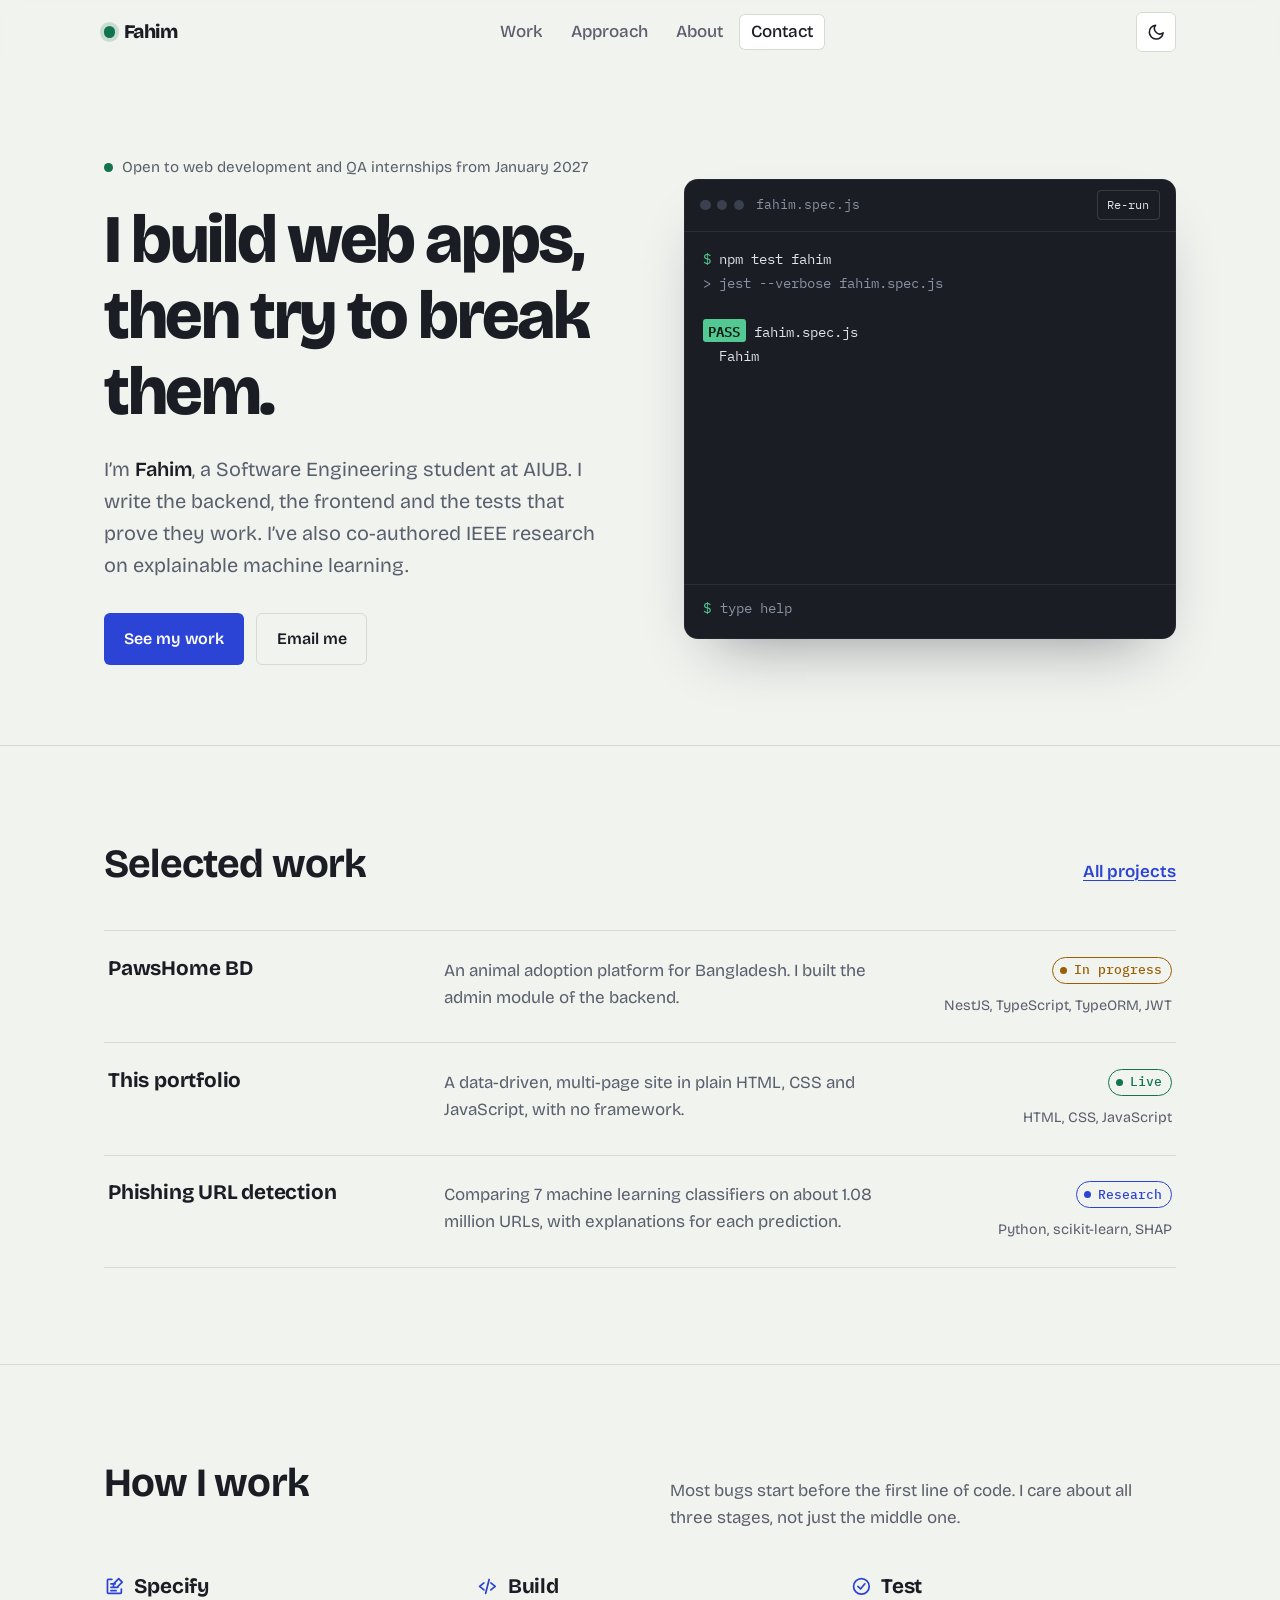
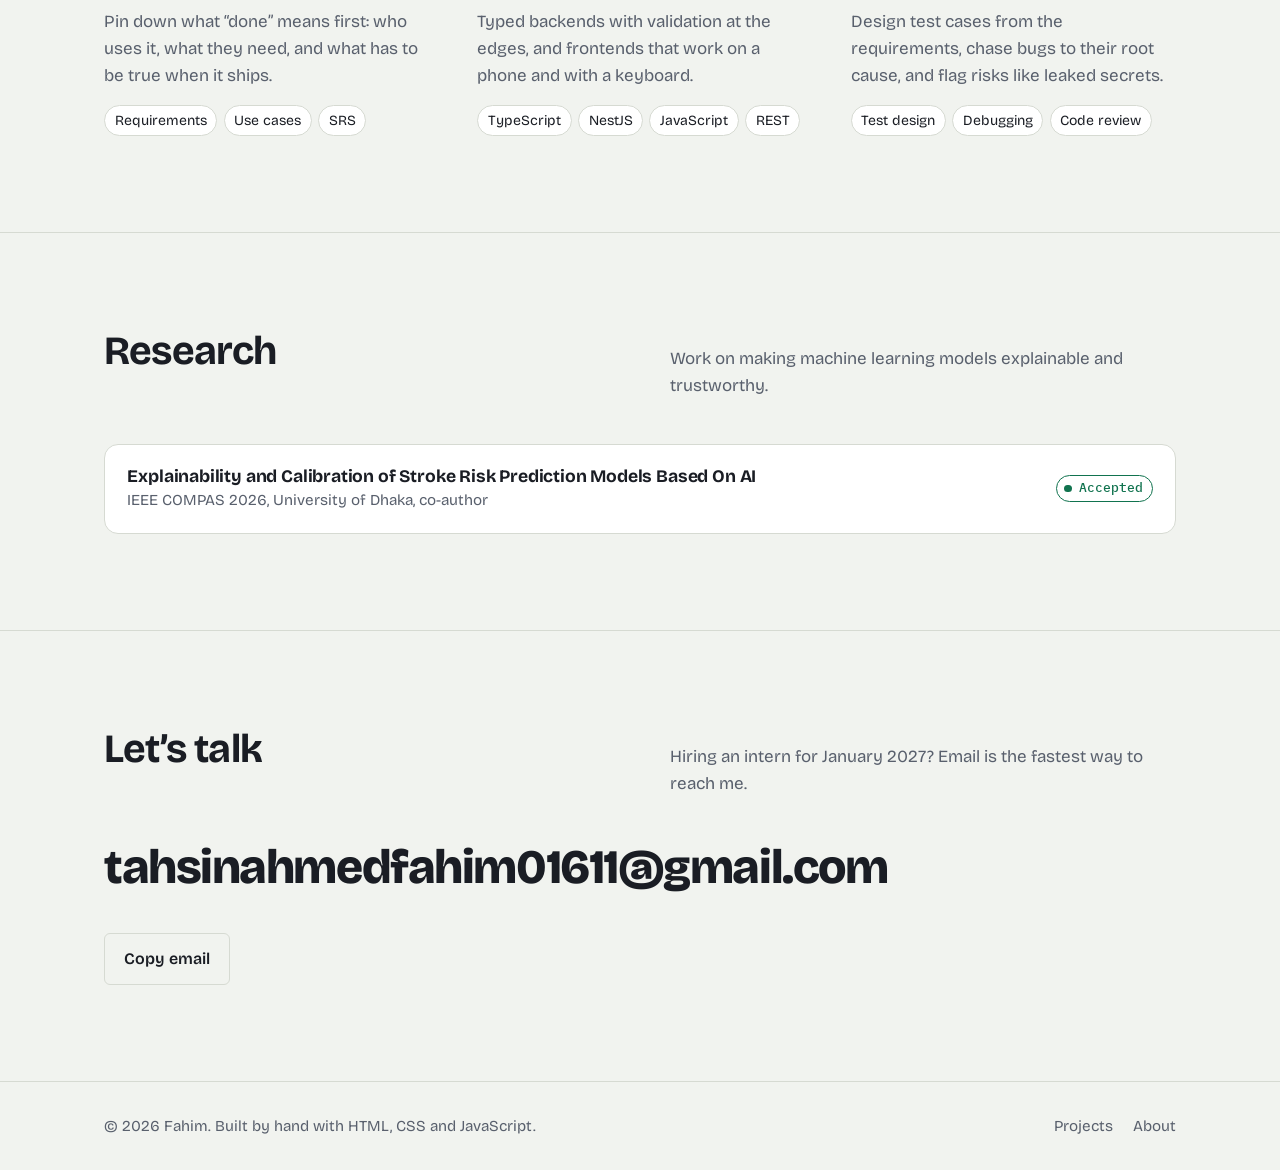
==== index.html @ 6a881fc1 "Portfolio v1" ====
<!DOCTYPE html>
<html lang="en">
<head>
  <meta charset="UTF-8">
  <meta name="viewport" content="width=device-width, initial-scale=1">
  <title>Fahim | Web developer who tests what he ships</title>
  <meta name="description" content="Fahim is a Software Engineering student at AIUB who builds web apps and tests them. Open to web development and QA internships from January 2027.">
  <meta property="og:title" content="Fahim | Web developer who tests what he ships">
  <meta property="og:description" content="Software Engineering student at AIUB. Open to web development and QA internships from January 2027.">
  <meta property="og:type" content="website">
  <meta name="theme-color" content="#f1f3ef" media="(prefers-color-scheme: light)">
  <meta name="theme-color" content="#171a21" media="(prefers-color-scheme: dark)">
  <link rel="icon" href="data:image/svg+xml,%3Csvg xmlns='http://www.w3.org/2000/svg' viewBox='0 0 64 64'%3E%3Crect width='64' height='64' rx='14' fill='%232b44d6'/%3E%3Cpath d='M22 18h22v7H30v6h12v7H30v10h-8z' fill='white'/%3E%3Ccircle cx='48' cy='46' r='5' fill='%2352c993'/%3E%3C/svg%3E">
  <link rel="preconnect" href="https://fonts.googleapis.com">
  <link rel="preconnect" href="https://fonts.gstatic.com" crossorigin>
  <link href="https://fonts.googleapis.com/css2?family=Bricolage+Grotesque:opsz,wght@12..96,400..800&family=IBM+Plex+Mono:wght@400;500;600&display=swap" rel="stylesheet">
  <link rel="stylesheet" href="CSS/style.css">
  <script>try{var t=localStorage.getItem("theme");if(t)document.documentElement.dataset.theme=t}catch(e){}</script>
</head>
<body data-page="home">
  <a class="skip-link" href="#main">Skip to content</a>

  <header class="site-header">
    <nav class="nav wrap" aria-label="Main">
      <a class="wordmark" href="index.html"><span class="wordmark-dot" aria-hidden="true"></span>Fahim</a>
      <ul class="nav-links" id="nav-links">
        <li><a href="#work">Work</a></li>
        <li><a href="#approach">Approach</a></li>
        <li><a href="about.html">About</a></li>
        <li><a href="#contact">Contact</a></li>
      </ul>
      <div class="nav-tools">
        <button class="icon-btn theme-btn" type="button" aria-label="Switch theme">
          <svg class="i-moon" viewBox="0 0 24 24" fill="none" stroke="currentColor" stroke-width="2" stroke-linecap="round" stroke-linejoin="round" aria-hidden="true"><path d="M21 12.8A9 9 0 1 1 11.2 3a7 7 0 0 0 9.8 9.8Z"/></svg>
          <svg class="i-sun" viewBox="0 0 24 24" fill="none" stroke="currentColor" stroke-width="2" stroke-linecap="round" aria-hidden="true"><circle cx="12" cy="12" r="4"/><path d="M12 2v2M12 20v2M4.9 4.9l1.4 1.4M17.7 17.7l1.4 1.4M2 12h2M20 12h2M4.9 19.1l1.4-1.4M17.7 6.3l1.4-1.4"/></svg>
        </button>
        <button class="icon-btn menu-btn" type="button" aria-label="Menu" aria-expanded="false" aria-controls="nav-links">
          <svg viewBox="0 0 24 24" fill="none" stroke="currentColor" stroke-width="2" stroke-linecap="round" aria-hidden="true"><path d="M4 7h16M4 12h16M4 17h16"/></svg>
        </button>
      </div>
    </nav>
  </header>

  <main id="main">
    <!-- Hero -->
    <section class="hero wrap" aria-labelledby="hero-title">
      <div class="hero-grid">
        <div>
          <p class="availability" data-availability>Open to web development and QA internships from January 2027</p>
          <h1 id="hero-title">I build web apps, then try to break them.</h1>
          <p class="hero-lede">
            I’m <strong>Fahim</strong>, a Software Engineering student at AIUB. I write the backend, the frontend
            and the tests that prove they work. I’ve also co-authored IEEE research on explainable machine learning.
          </p>
          <div class="hero-actions">
            <a class="btn btn-primary" href="#work">See my work</a>
            <a class="btn btn-ghost" data-cv download>
              <svg viewBox="0 0 24 24" fill="none" stroke="currentColor" stroke-width="2" stroke-linecap="round" stroke-linejoin="round" aria-hidden="true"><path d="M12 4v11M7 10l5 5 5-5M5 20h14"/></svg>
              Download CV
            </a>
            <a class="btn btn-ghost" data-email>Email me</a>
          </div>
        </div>

        <div class="terminal" role="region" aria-label="Interactive terminal">
          <div class="term-bar">
            <span class="term-lights" aria-hidden="true"><i></i><i></i><i></i></span>
            <span class="term-title">fahim.spec.js</span>
            <button class="term-rerun" id="term-rerun" type="button">Re-run</button>
          </div>
          <div class="term-body" id="term-body" aria-live="polite"></div>
          <form class="term-form" id="term-form" autocomplete="off">
            <label for="term-input" aria-hidden="true">$</label>
            <input class="term-input" id="term-input" type="text" spellcheck="false" autocapitalize="off"
                   placeholder="type help" aria-label="Terminal command, type help for options">
          </form>
        </div>
      </div>
    </section>

    <!-- Work -->
    <section class="section" id="work" aria-labelledby="work-title">
      <div class="wrap">
        <div class="section-head">
          <h2 id="work-title">Selected work</h2>
          <a class="section-link" href="projects.html">All projects</a>
        </div>
        <ul class="project-list" id="featured-projects"></ul>
      </div>
    </section>

    <!-- Approach -->
    <section class="section" id="approach" aria-labelledby="approach-title">
      <div class="wrap">
        <div class="section-head">
          <h2 id="approach-title">How I work</h2>
          <p>Most bugs start before the first line of code. I care about all three stages, not just the middle one.</p>
        </div>
        <div class="principles">
          <div class="principle">
            <h3>
              <svg viewBox="0 0 24 24" fill="none" stroke="currentColor" stroke-width="2" stroke-linecap="round" stroke-linejoin="round" aria-hidden="true"><path d="M9 4H5a1 1 0 0 0-1 1v14a1 1 0 0 0 1 1h14a1 1 0 0 0 1-1v-4"/><path d="M8 9h5M8 13h8M8 17h6M17 3l4 4-6 6h-4V9z"/></svg>
              Specify
            </h3>
            <p>Pin down what “done” means first: who uses it, what they need, and what has to be true when it ships.</p>
            <ul class="chips"><li>Requirements</li><li>Use cases</li><li>SRS</li></ul>
          </div>
          <div class="principle">
            <h3>
              <svg viewBox="0 0 24 24" fill="none" stroke="currentColor" stroke-width="2" stroke-linecap="round" stroke-linejoin="round" aria-hidden="true"><path d="m8 8-5 4 5 4M16 8l5 4-5 4M14 4l-4 16"/></svg>
              Build
            </h3>
            <p>Typed backends with validation at the edges, and frontends that work on a phone and with a keyboard.</p>
            <ul class="chips"><li>TypeScript</li><li>NestJS</li><li>JavaScript</li><li>REST</li></ul>
          </div>
          <div class="principle">
            <h3>
              <svg viewBox="0 0 24 24" fill="none" stroke="currentColor" stroke-width="2" stroke-linecap="round" stroke-linejoin="round" aria-hidden="true"><circle cx="12" cy="12" r="9"/><path d="m8 12 3 3 5-6"/></svg>
              Test
            </h3>
            <p>Design test cases from the requirements, chase bugs to their root cause, and flag risks like leaked secrets.</p>
            <ul class="chips"><li>Test design</li><li>Debugging</li><li>Code review</li></ul>
          </div>
        </div>
      </div>
    </section>

    <!-- Research -->
    <section class="section" id="research" aria-labelledby="research-title">
      <div class="wrap">
        <div class="section-head">
          <h2 id="research-title">Research</h2>
          <p>Work on making machine learning models explainable and trustworthy.</p>
        </div>
        <ul class="paper-list" id="research-list"></ul>
      </div>
    </section>

    <!-- Contact -->
    <section class="section" id="contact" aria-labelledby="contact-title">
      <div class="wrap">
        <div class="section-head">
          <h2 id="contact-title">Let’s talk</h2>
          <p>Hiring an intern for January 2027? Email is the fastest way to reach me.</p>
        </div>
        <a class="contact-big" data-email></a>
        <div class="contact-row">
          <button class="btn btn-ghost" type="button" data-copy-email>Copy email</button>
          <a class="btn btn-ghost" data-link="github" target="_blank" rel="noopener">GitHub</a>
          <a class="btn btn-ghost" data-link="linkedin" target="_blank" rel="noopener">LinkedIn</a>
          <a class="btn btn-ghost" data-cv download>Download CV</a>
          <span class="copy-status" role="status" aria-live="polite"></span>
        </div>
      </div>
    </section>
  </main>

  <footer class="site-footer">
    <div class="wrap footer-inner">
      <span>© <span data-year>2026</span> Fahim. Built by hand with HTML, CSS and JavaScript.</span>
      <nav class="footer-links" aria-label="Footer">
        <a href="projects.html">Projects</a>
        <a href="about.html">About</a>
        <a data-link="github" target="_blank" rel="noopener">GitHub</a>
        <a data-link="linkedin" target="_blank" rel="noopener">LinkedIn</a>
      </nav>
    </div>
  </footer>

  <script src="JS/data.js"></script>
  <script src="JS/main.js"></script>
  <script src="JS/terminal.js"></script>
</body>
</html>
---- CSS/style.css ----
/* ==========================================================================
   Tokens
   ========================================================================== */
:root {
  --bg: #f1f3ef;
  --surface: #ffffff;
  --ink: #1a1d24;
  --muted: #59606d;
  --line: #d6dad2;
  --accent: #2b44d6;
  --accent-ink: #ffffff;
  --pass: #11734f;
  --pending: #9a5f05;
  --fail: #b4361b;

  --term-bg: #1a1d24;
  --term-ink: #dfe3ea;
  --term-dim: #8a93a3;
  --term-pass: #52c993;
  --term-pending: #e6ad4f;
  --term-fail: #ff8a6b;
  --term-accent: #9aa8ff;

  --font: "Bricolage Grotesque", system-ui, -apple-system, "Segoe UI", sans-serif;
  --mono: "IBM Plex Mono", ui-monospace, Consolas, monospace;

  --wrap: 72rem;
  --gutter: clamp(1rem, 4vw, 2.5rem);
  --radius-lg: 14px;
  --radius-sm: 6px;

  color-scheme: light;
}

@media (prefers-color-scheme: dark) {
  :root:not([data-theme="light"]) {
    --bg: #171a21;
    --surface: #1f232c;
    --ink: #e7e9ee;
    --muted: #a0a7b4;
    --line: #2f3542;
    --accent: #95a4ff;
    --accent-ink: #12152b;
    --pass: #4cc38a;
    --pending: #e0a84b;
    --fail: #ff8a6b;
    --term-bg: #0f1218;
    color-scheme: dark;
  }
}
:root[data-theme="dark"] {
  --bg: #171a21;
  --surface: #1f232c;
  --ink: #e7e9ee;
  --muted: #a0a7b4;
  --line: #2f3542;
  --accent: #95a4ff;
  --accent-ink: #12152b;
  --pass: #4cc38a;
  --pending: #e0a84b;
  --fail: #ff8a6b;
  --term-bg: #0f1218;
  color-scheme: dark;
}

@view-transition { navigation: auto; }

/* ==========================================================================
   Base
   ========================================================================== */
*, *::before, *::after { box-sizing: border-box; }

html { scroll-behavior: smooth; -webkit-text-size-adjust: 100%; }

body {
  margin: 0;
  background: var(--bg);
  color: var(--ink);
  font-family: var(--font);
  font-size: 1.0625rem;
  line-height: 1.6;
  font-optical-sizing: auto;
  -webkit-font-smoothing: antialiased;
  min-height: 100vh;
  display: flex;
  flex-direction: column;
}

main { flex: 1; }

img { max-width: 100%; display: block; }

a { color: var(--accent); text-underline-offset: 0.18em; text-decoration-thickness: 1px; }
a:hover { text-decoration-thickness: 2px; }

:focus-visible {
  outline: 2px solid var(--accent);
  outline-offset: 3px;
  border-radius: 4px;
}

h1, h2, h3 { line-height: 1.12; margin: 0; font-weight: 700; letter-spacing: -0.02em; }
h1 { font-size: clamp(2.4rem, 6vw, 4.25rem); letter-spacing: -0.035em; font-weight: 800; }
h2 { font-size: clamp(1.75rem, 3.4vw, 2.5rem); }
h3 { font-size: 1.3rem; letter-spacing: -0.01em; }
p { margin: 0; }

.wrap { width: 100%; max-width: var(--wrap); margin-inline: auto; padding-inline: var(--gutter); }

.skip-link {
  position: absolute; left: 1rem; top: -4rem; z-index: 100;
  background: var(--accent); color: var(--accent-ink);
  padding: 0.6rem 1rem; border-radius: var(--radius-sm); text-decoration: none;
}
.skip-link:focus { top: 1rem; }

.visually-hidden {
  position: absolute; width: 1px; height: 1px; overflow: hidden;
  clip: rect(0 0 0 0); white-space: nowrap;
}

/* ==========================================================================
   Header / nav
   ========================================================================== */
.site-header {
  position: sticky; top: 0; z-index: 50;
  background: color-mix(in srgb, var(--bg) 86%, transparent);
  backdrop-filter: blur(10px);
  -webkit-backdrop-filter: blur(10px);
  border-bottom: 1px solid transparent;
  transition: border-color 0.2s;
}
.site-header.is-scrolled { border-bottom-color: var(--line); }

.nav { display: flex; align-items: center; justify-content: space-between; height: 4rem; gap: 1rem; }

.wordmark {
  font-weight: 800; font-size: 1.2rem; letter-spacing: -0.03em;
  color: var(--ink); text-decoration: none; display: inline-flex; align-items: center; gap: 0.55rem;
}
.wordmark-dot {
  width: 0.7rem; height: 0.7rem; border-radius: 50%; background: var(--pass);
  box-shadow: 0 0 0 4px color-mix(in srgb, var(--pass) 18%, transparent);
}

.nav-links { display: flex; align-items: center; gap: 0.25rem; list-style: none; margin: 0; padding: 0; }
.nav-links a {
  color: var(--muted); text-decoration: none; font-weight: 500;
  padding: 0.45rem 0.75rem; border-radius: var(--radius-sm);
}
.nav-links a:hover { color: var(--ink); }
.nav-links a[aria-current="page"], .nav-links a.is-active { color: var(--ink); background: var(--surface); box-shadow: inset 0 0 0 1px var(--line); }

.nav-tools { display: flex; align-items: center; gap: 0.25rem; }

.icon-btn {
  appearance: none; border: 1px solid var(--line); background: var(--surface); color: var(--ink);
  width: 2.5rem; height: 2.5rem; border-radius: var(--radius-sm);
  display: inline-grid; place-items: center; cursor: pointer;
}
.icon-btn:hover { border-color: var(--muted); }
.icon-btn svg { width: 1.15rem; height: 1.15rem; }

.theme-btn .i-sun { display: none; }
:root[data-theme="dark"] .theme-btn .i-sun { display: block; }
:root[data-theme="dark"] .theme-btn .i-moon { display: none; }
@media (prefers-color-scheme: dark) {
  :root:not([data-theme="light"]) .theme-btn .i-sun { display: block; }
  :root:not([data-theme="light"]) .theme-btn .i-moon { display: none; }
}

.menu-btn { display: none; }

@media (max-width: 720px) {
  .menu-btn { display: inline-grid; }
  .nav-links {
    position: absolute; top: 4rem; left: 0; right: 0;
    flex-direction: column; align-items: stretch; gap: 0;
    background: var(--bg); border-bottom: 1px solid var(--line);
    padding: 0.5rem var(--gutter) 1rem;
    display: none;
  }
  .nav-links.is-open { display: flex; }
  .nav-links a { padding: 0.85rem 0.75rem; font-size: 1.1rem; }
}

/* ==========================================================================
   Buttons
   ========================================================================== */
.btn {
  display: inline-flex; align-items: center; gap: 0.5rem;
  font: inherit; font-weight: 600; font-size: 1rem;
  padding: 0.75rem 1.2rem; border-radius: var(--radius-sm);
  text-decoration: none; cursor: pointer; border: 1px solid transparent;
  transition: transform 0.15s, background 0.15s, border-color 0.15s;
}
.btn:active { transform: translateY(1px); }
.btn-primary { background: var(--accent); color: var(--accent-ink); }
.btn-primary:hover { background: color-mix(in srgb, var(--accent) 88%, var(--ink)); }
.btn-ghost { background: transparent; color: var(--ink); border-color: var(--line); }
.btn-ghost:hover { border-color: var(--ink); }
.btn svg { width: 1rem; height: 1rem; }

/* ==========================================================================
   Hero
   ========================================================================== */
.hero { padding-block: clamp(2.5rem, 7vw, 5.5rem) clamp(3rem, 7vw, 5rem); }
.hero-grid {
  display: grid; gap: clamp(2rem, 5vw, 4rem);
  grid-template-columns: minmax(0, 1fr);
  align-items: center;
}
@media (min-width: 960px) {
  .hero-grid { grid-template-columns: minmax(0, 1.05fr) minmax(0, 1fr); }
}

.availability {
  display: inline-flex; align-items: center; gap: 0.55rem;
  font-size: 0.95rem; color: var(--muted); margin-bottom: 1.4rem;
}
.availability::before {
  content: ""; width: 0.55rem; height: 0.55rem; border-radius: 50%; background: var(--pass);
  animation: pulse 2.4s ease-in-out infinite;
}
@keyframes pulse {
  0%, 100% { box-shadow: 0 0 0 0 color-mix(in srgb, var(--pass) 45%, transparent); }
  50% { box-shadow: 0 0 0 6px transparent; }
}

.hero h1 { max-width: 13ch; }
.hero-lede { margin-top: 1.4rem; font-size: clamp(1.1rem, 1.6vw, 1.25rem); color: var(--muted); max-width: 44ch; }
.hero-lede strong { color: var(--ink); font-weight: 600; }
.hero-actions { display: flex; flex-wrap: wrap; gap: 0.75rem; margin-top: 2rem; }

/* ==========================================================================
   Terminal (the one loud element)
   ========================================================================== */
.terminal {
  background: var(--term-bg); color: var(--term-ink);
  border-radius: var(--radius-lg);
  font-family: var(--mono); font-size: 0.875rem; line-height: 1.7;
  box-shadow: 0 30px 60px -30px rgba(20, 24, 40, 0.45), 0 0 0 1px rgba(255,255,255,0.04) inset;
  overflow: hidden;
  min-width: 0;
}
.term-bar {
  display: flex; align-items: center; gap: 0.75rem;
  padding: 0.7rem 1rem; border-bottom: 1px solid rgba(255,255,255,0.07);
  color: var(--term-dim); font-size: 0.8rem;
}
.term-lights { display: flex; gap: 0.4rem; }
.term-lights i { width: 0.65rem; height: 0.65rem; border-radius: 50%; background: #3a404d; display: block; }
.term-title { flex: 1; }
.term-rerun {
  appearance: none; background: transparent; border: 1px solid rgba(255,255,255,0.14);
  color: var(--term-ink); font: inherit; font-size: 0.78rem;
  padding: 0.2rem 0.6rem; border-radius: 4px; cursor: pointer;
}
.term-rerun:hover { border-color: var(--term-accent); color: var(--term-accent); }
.term-rerun:focus-visible { outline-color: var(--term-accent); }

.term-body {
  padding: 1rem 1.15rem 0.6rem;
  height: 22rem; overflow-y: auto; overscroll-behavior: contain;
  scrollbar-width: thin; scrollbar-color: #3a404d transparent;
}
@media (max-width: 520px) {
  .terminal { font-size: 0.78rem; }
  .term-body { height: 20rem; padding-inline: 0.85rem; }
}
.term-line { white-space: pre-wrap; word-break: break-word; min-height: 1.7em; }
.term-row { display: flex; gap: 0.75rem; justify-content: space-between; }
.term-row .ms { color: var(--term-dim); flex-shrink: 0; }
.t-dim { color: var(--term-dim); }
.t-pass { color: var(--term-pass); }
.t-pending { color: var(--term-pending); }
.t-fail { color: var(--term-fail); }
.t-accent { color: var(--term-accent); }
.t-badge { background: var(--term-pass); color: #0d1a14; padding: 0 0.4em; border-radius: 3px; font-weight: 600; }
.term-line a { color: var(--term-accent); }
.term-line a:focus-visible { outline-color: var(--term-accent); }
.indent-1 { padding-left: 1.2em; }
.indent-2 { padding-left: 2.4em; }

.term-form {
  display: flex; align-items: center; gap: 0.6rem;
  padding: 0.6rem 1.15rem 0.9rem; border-top: 1px solid rgba(255,255,255,0.07);
}
.term-form label { color: var(--term-pass); }
.term-input {
  flex: 1; min-width: 0; background: transparent; border: 0; color: var(--term-ink);
  font: inherit; caret-color: var(--term-pass); padding: 0.2rem 0;
}
.term-input::placeholder { color: var(--term-dim); }
.term-input:focus { outline: none; }
.term-form:focus-within { box-shadow: inset 0 2px 0 var(--term-accent); }

/* ==========================================================================
   Sections
   ========================================================================== */
.section { padding-block: clamp(3.5rem, 8vw, 6rem); border-top: 1px solid var(--line); }
.section-head { display: flex; flex-wrap: wrap; align-items: baseline; justify-content: space-between; gap: 0.5rem 2rem; margin-bottom: clamp(1.75rem, 4vw, 2.75rem); }
.section-head p { color: var(--muted); max-width: 46ch; }
.section-link { font-weight: 600; white-space: nowrap; }

/* Principles: build / specify / test */
.principles { display: grid; gap: 2rem 3rem; grid-template-columns: repeat(auto-fit, minmax(15rem, 1fr)); }
.principle h3 { display: flex; align-items: center; gap: 0.6rem; margin-bottom: 0.6rem; }
.principle h3 svg { width: 1.3rem; height: 1.3rem; color: var(--accent); flex-shrink: 0; }
.principle p { color: var(--muted); }
.chips { display: flex; flex-wrap: wrap; gap: 0.4rem; margin: 1rem 0 0; padding: 0; list-style: none; }
.chips li {
  font-size: 0.875rem; padding: 0.2rem 0.6rem; border-radius: 999px;
  border: 1px solid var(--line); color: var(--ink); background: var(--surface);
}

/* ==========================================================================
   Project list
   ========================================================================== */
.project-list { list-style: none; margin: 0; padding: 0; border-top: 1px solid var(--line); }
.project-item { border-bottom: 1px solid var(--line); }
.project-link {
  display: grid; gap: 0.5rem 2rem; padding: 1.6rem 0.25rem;
  grid-template-columns: minmax(0, 1fr);
  color: inherit; text-decoration: none; position: relative;
}
@media (min-width: 760px) {
  .project-link { grid-template-columns: minmax(0, 0.8fr) minmax(0, 1.2fr) 15rem; align-items: start; }
}
.project-link h3 { transition: color 0.15s; }
.project-link:hover h3, .project-link:focus-visible h3 { color: var(--accent); }
.project-link .tagline { color: var(--muted); }
.project-meta { display: flex; flex-direction: column; gap: 0.6rem; align-items: flex-start; }
@media (min-width: 760px) { .project-meta { align-items: flex-end; text-align: right; } }
.stack-line { font-size: 0.9rem; color: var(--muted); }
.project-arrow { width: 1.3rem; height: 1.3rem; color: var(--muted); transition: transform 0.2s, color 0.2s; }
.project-link:hover .project-arrow { transform: translateX(4px); color: var(--accent); }

.status {
  display: inline-flex; align-items: center; gap: 0.45rem;
  font-family: var(--mono); font-size: 0.8rem; font-weight: 500;
  padding: 0.15rem 0.55rem 0.15rem 0.45rem; border-radius: 999px;
  border: 1px solid currentColor;
  white-space: nowrap;
}
.status::before { content: ""; width: 0.45rem; height: 0.45rem; border-radius: 50%; background: currentColor; }
.status-live { color: var(--pass); }
.status-in-progress { color: var(--pending); }
.status-research { color: var(--accent); }

/* Filters */
.filters { display: flex; flex-wrap: wrap; gap: 0.5rem; margin-bottom: 2rem; }
.filter-btn {
  appearance: none; font: inherit; font-size: 0.95rem; font-weight: 500;
  padding: 0.45rem 0.9rem; border-radius: 999px; cursor: pointer;
  background: var(--surface); color: var(--ink); border: 1px solid var(--line);
}
.filter-btn:hover { border-color: var(--ink); }
.filter-btn[aria-pressed="true"] { background: var(--ink); color: var(--bg); border-color: var(--ink); }
.filter-btn .count { opacity: 0.6; margin-left: 0.3rem; font-variant-numeric: tabular-nums; }
.empty-note { padding: 2rem 0; color: var(--muted); }

/* ==========================================================================
   Research
   ========================================================================== */
.paper-list { list-style: none; margin: 0; padding: 0; display: grid; gap: 1.25rem; }
.paper {
  display: grid; gap: 0.35rem 2rem; padding: 1.25rem 1.4rem;
  background: var(--surface); border: 1px solid var(--line); border-radius: var(--radius-lg);
}
@media (min-width: 760px) { .paper { grid-template-columns: minmax(0, 1fr) auto; align-items: center; } }
.paper h3 { font-size: 1.1rem; line-height: 1.35; max-width: 60ch; }
.paper .status { justify-self: start; }
@media (min-width: 760px) { .paper .status { justify-self: end; } }
.paper .venue { color: var(--muted); font-size: 0.95rem; }

/* ==========================================================================
   Contact
   ========================================================================== */
.contact-big {
  font-size: clamp(1.4rem, 4.6vw, 3rem); font-weight: 800; letter-spacing: -0.03em;
  line-height: 1.1; word-break: break-word;
  color: var(--ink); text-decoration: none; display: inline-block;
  background-image: linear-gradient(var(--accent), var(--accent));
  background-size: 0% 3px; background-repeat: no-repeat; background-position: 0 100%;
  transition: background-size 0.3s;
  padding-bottom: 0.15em;
}
.contact-big:hover, .contact-big:focus-visible { background-size: 100% 3px; }
.contact-row { display: flex; flex-wrap: wrap; gap: 0.75rem; margin-top: 2rem; align-items: center; }
.copy-status { color: var(--pass); font-size: 0.95rem; min-height: 1.5em; }

/* ==========================================================================
   Page header (inner pages)
   ========================================================================== */
.page-head { padding-block: clamp(2.5rem, 6vw, 4.5rem) clamp(1.5rem, 4vw, 2.5rem); }
.page-head h1 { font-size: clamp(2.2rem, 5vw, 3.5rem); }
.page-head p { margin-top: 1rem; color: var(--muted); font-size: 1.15rem; max-width: 52ch; }
.back-link { display: inline-flex; align-items: center; gap: 0.4rem; color: var(--muted); text-decoration: none; margin-bottom: 1.5rem; font-weight: 500; }
.back-link:hover { color: var(--ink); }
.back-link svg { width: 1rem; height: 1rem; }

/* ==========================================================================
   Project detail
   ========================================================================== */
.detail-meta {
  display: grid; gap: 1.25rem 2rem; margin-top: 2rem; padding: 1.4rem 0;
  border-block: 1px solid var(--line);
  grid-template-columns: repeat(auto-fit, minmax(11rem, 1fr));
}
.detail-meta dt { font-size: 0.875rem; color: var(--muted); margin-bottom: 0.25rem; }
.detail-meta dd { margin: 0; font-weight: 500; }
.detail-body { display: grid; gap: 2.75rem; padding-block: 1rem 4rem; max-width: 46rem; }
.detail-body h2 { font-size: 1.5rem; margin-bottom: 0.9rem; }
.detail-body p { color: var(--muted); font-size: 1.1rem; }
.checklist { list-style: none; margin: 0; padding: 0; display: grid; gap: 0.7rem; }
.checklist li { display: grid; grid-template-columns: 1.4rem minmax(0, 1fr); gap: 0.6rem; align-items: start; }
.checklist li::before {
  content: ""; width: 1.1rem; height: 1.1rem; margin-top: 0.25rem; border-radius: 50%;
  background: var(--mark, var(--pass)) ;
  -webkit-mask: url("data:image/svg+xml,%3Csvg xmlns='http://www.w3.org/2000/svg' viewBox='0 0 20 20'%3E%3Cpath d='M10 0a10 10 0 1 0 0 20 10 10 0 0 0 0-20Zm4.7 7.7-5.5 5.5a1 1 0 0 1-1.4 0l-2.5-2.5a1 1 0 1 1 1.4-1.4l1.8 1.8 4.8-4.8a1 1 0 0 1 1.4 1.4Z'/%3E%3C/svg%3E") center / contain no-repeat;
          mask: url("data:image/svg+xml,%3Csvg xmlns='http://www.w3.org/2000/svg' viewBox='0 0 20 20'%3E%3Cpath d='M10 0a10 10 0 1 0 0 20 10 10 0 0 0 0-20Zm4.7 7.7-5.5 5.5a1 1 0 0 1-1.4 0l-2.5-2.5a1 1 0 1 1 1.4-1.4l1.8 1.8 4.8-4.8a1 1 0 0 1 1.4 1.4Z'/%3E%3C/svg%3E") center / contain no-repeat;
}
.checklist.is-pending li::before {
  --mark: var(--pending);
  -webkit-mask: url("data:image/svg+xml,%3Csvg xmlns='http://www.w3.org/2000/svg' viewBox='0 0 20 20'%3E%3Ccircle cx='10' cy='10' r='8' fill='none' stroke='black' stroke-width='3'/%3E%3C/svg%3E") center / contain no-repeat;
          mask: url("data:image/svg+xml,%3Csvg xmlns='http://www.w3.org/2000/svg' viewBox='0 0 20 20'%3E%3Ccircle cx='10' cy='10' r='8' fill='none' stroke='black' stroke-width='3'/%3E%3C/svg%3E") center / contain no-repeat;
}
.detail-nav { display: flex; justify-content: space-between; gap: 1rem; padding-block: 2rem 4rem; border-top: 1px solid var(--line); flex-wrap: wrap; }
.detail-nav a { text-decoration: none; display: grid; gap: 0.2rem; }
.detail-nav small { color: var(--muted); font-size: 0.875rem; }
.detail-nav span { font-weight: 700; font-size: 1.15rem; color: var(--ink); }
.detail-nav a:hover span { color: var(--accent); }
.detail-nav .next { text-align: right; margin-left: auto; }

/* ==========================================================================
   About
   ========================================================================== */
.about-grid { display: grid; gap: 3rem; padding-bottom: 4rem; }
@media (min-width: 900px) { .about-grid { grid-template-columns: minmax(0, 1.3fr) minmax(0, 1fr); gap: 5rem; } }
.prose { display: grid; gap: 1.2rem; font-size: 1.125rem; max-width: 62ch; }
.prose p { color: var(--muted); }
.prose p strong { color: var(--ink); font-weight: 600; }
.fact-block + .fact-block { margin-top: 2.25rem; }
.fact-block h2 { font-size: 1.25rem; margin-bottom: 0.9rem; }
.fact-list { list-style: none; margin: 0; padding: 0; display: grid; gap: 0.55rem; }
.fact-list li { padding-left: 1.1rem; position: relative; color: var(--muted); }
.fact-list li::before { content: ""; position: absolute; left: 0; top: 0.7em; width: 0.4rem; height: 0.4rem; border-radius: 50%; background: var(--line); }
.fact-list strong { color: var(--ink); font-weight: 600; }

/* ==========================================================================
   Footer
   ========================================================================== */
.site-footer { border-top: 1px solid var(--line); padding-block: 2rem; color: var(--muted); font-size: 0.95rem; }
.footer-inner { display: flex; flex-wrap: wrap; justify-content: space-between; gap: 1rem; align-items: center; }
.footer-links { display: flex; gap: 1.25rem; flex-wrap: wrap; }
.footer-links a { color: var(--muted); text-decoration: none; }
.footer-links a:hover { color: var(--ink); }

/* ==========================================================================
   404
   ========================================================================== */
.notfound { padding-block: clamp(4rem, 12vw, 8rem); }
.notfound .terminal { max-width: 38rem; margin-top: 2rem; }
.notfound .term-body { height: auto; padding-bottom: 1rem; }

/* ==========================================================================
   Motion preferences
   ========================================================================== */
@media (prefers-reduced-motion: reduce) {
  html { scroll-behavior: auto; }
  *, *::before, *::after { animation: none !important; transition: none !important; }
  @view-transition { navigation: none; }
}

@media print {
  .site-header, .terminal, .site-footer, .hero-actions { display: none; }
  body { background: #fff; color: #000; }
}
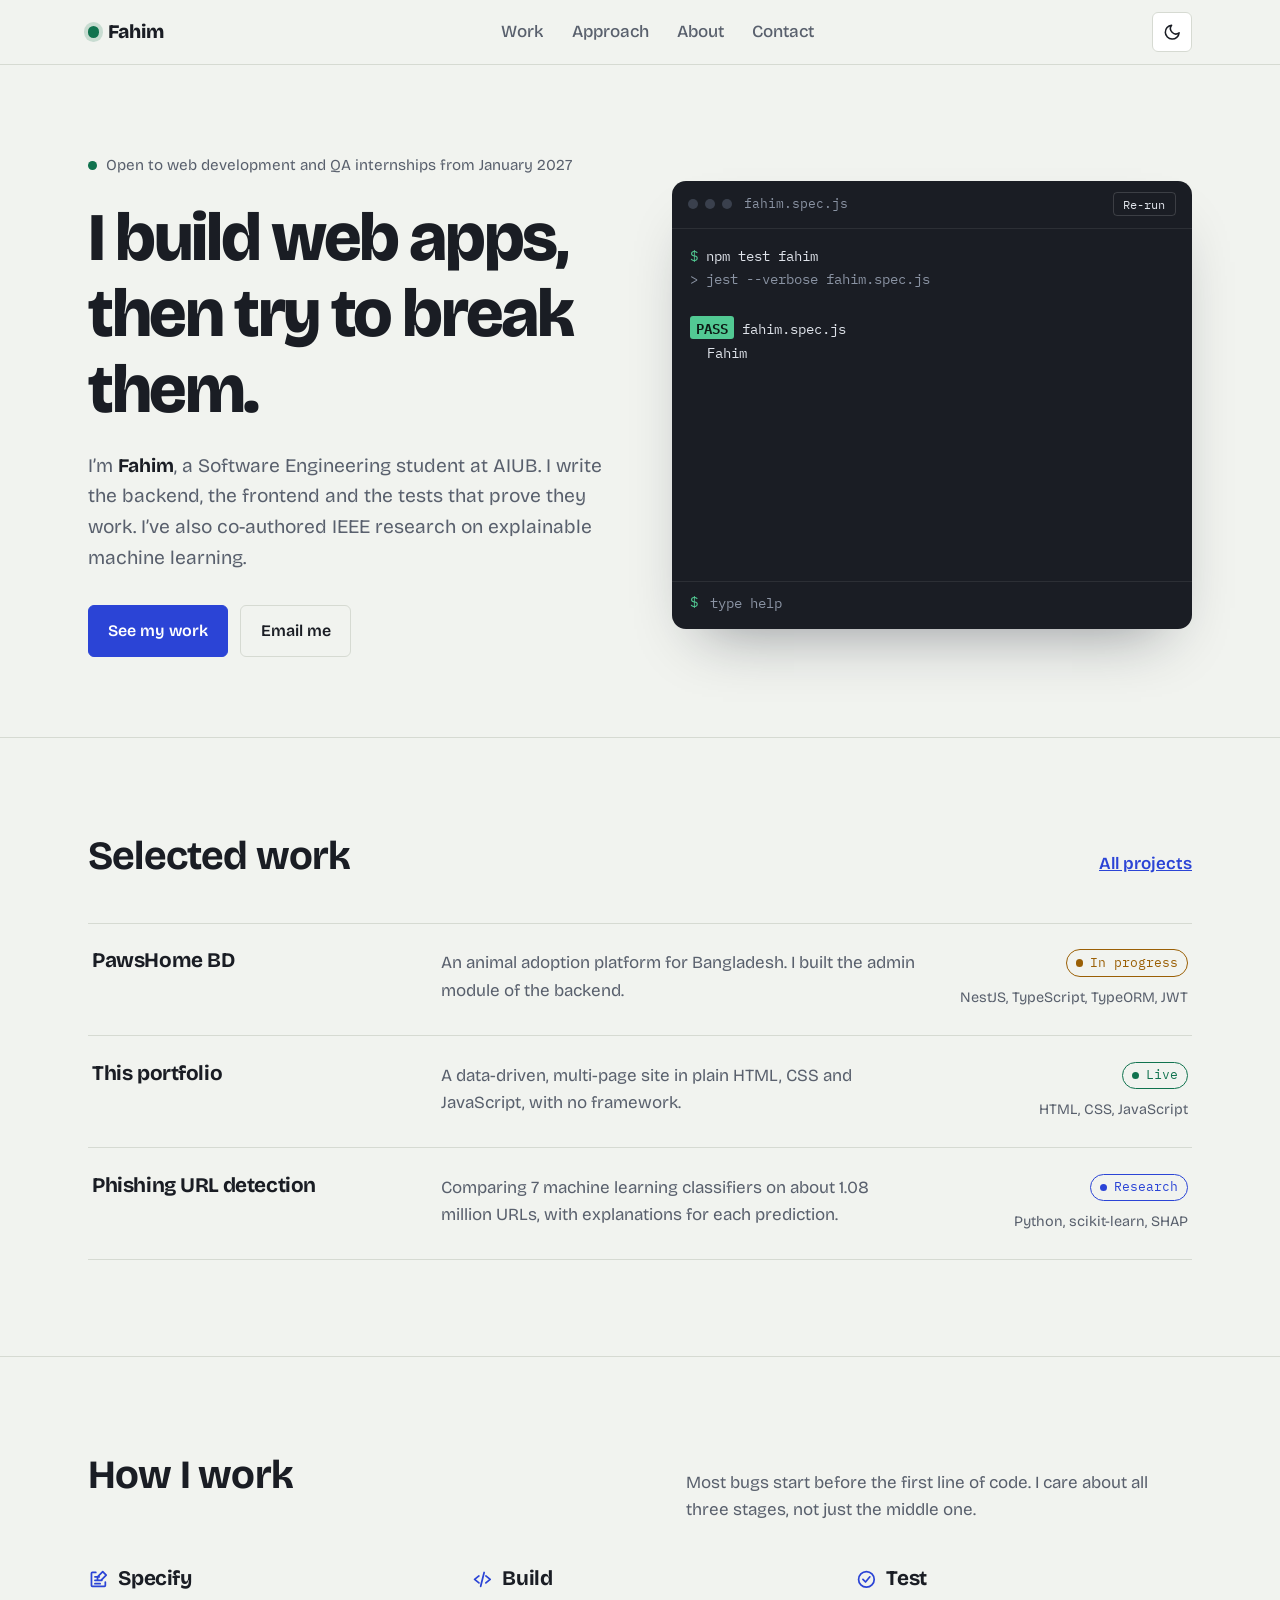
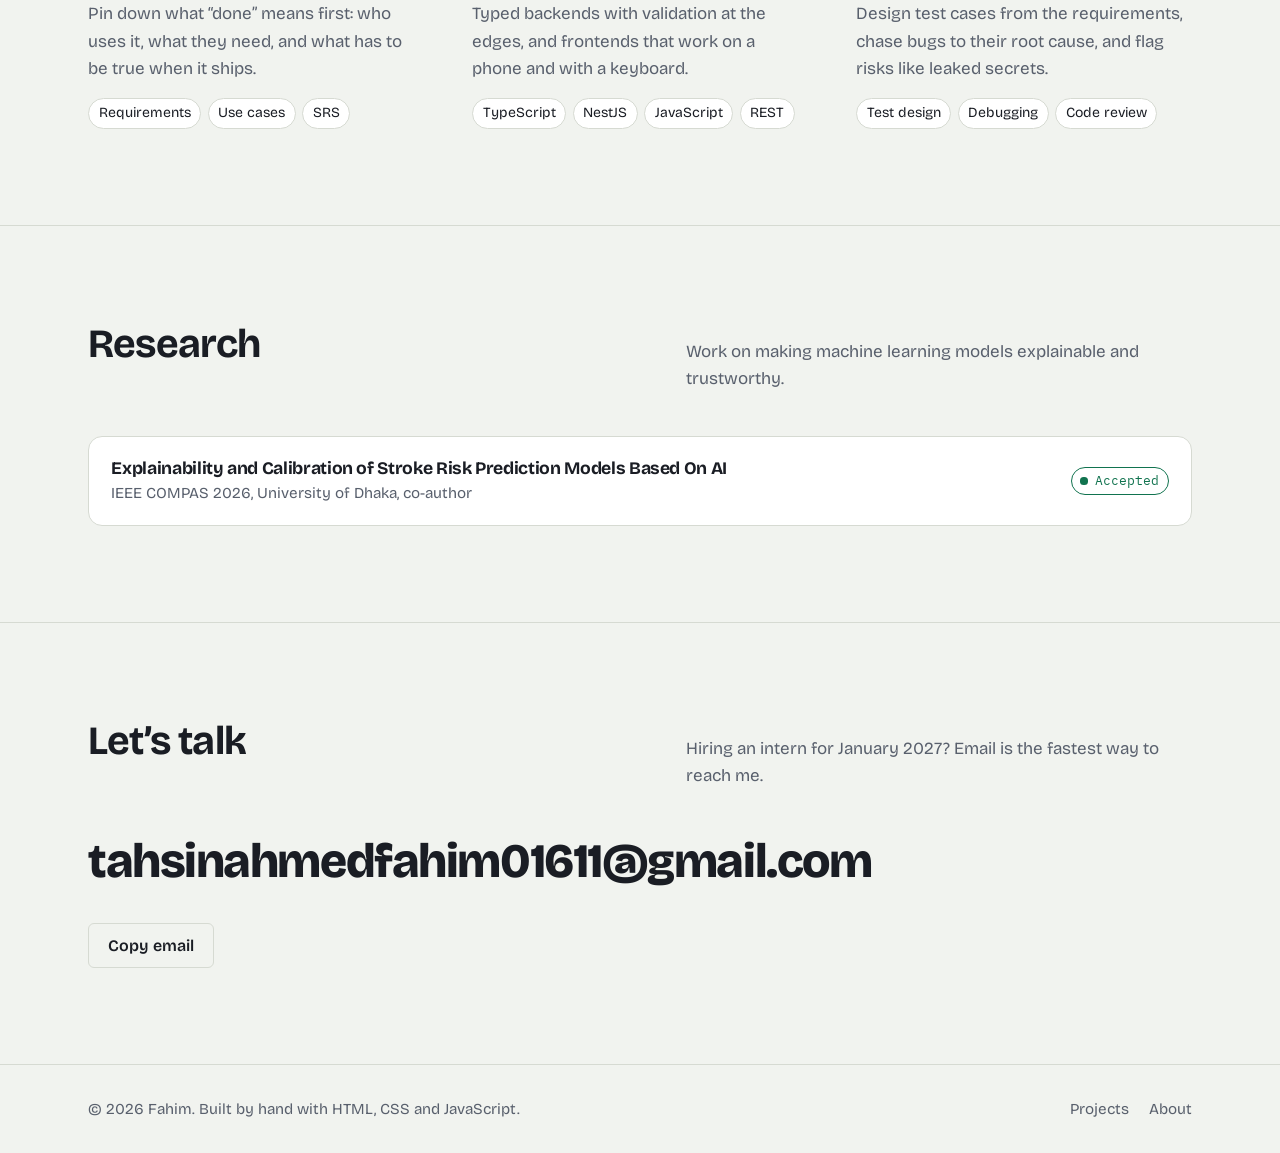
==== commit b0584170: "NewVersion" ====
--- a/index.html
+++ b/index.html
@@ -5,119 +5,116 @@
   <meta name="viewport" content="width=device-width, initial-scale=1">
   <title>Fahim | Web developer who tests what he ships</title>
   <meta name="description" content="Fahim is a Software Engineering student at AIUB who builds web apps and tests them. Open to web development and QA internships from January 2027.">
-  <meta property="og:title" content="Fahim | Web developer who tests what he ships">
-  <meta property="og:description" content="Software Engineering student at AIUB. Open to web development and QA internships from January 2027.">
-  <meta property="og:type" content="website">
-  <meta name="theme-color" content="#f1f3ef" media="(prefers-color-scheme: light)">
-  <meta name="theme-color" content="#171a21" media="(prefers-color-scheme: dark)">
   <link rel="icon" href="data:image/svg+xml,%3Csvg xmlns='http://www.w3.org/2000/svg' viewBox='0 0 64 64'%3E%3Crect width='64' height='64' rx='14' fill='%232b44d6'/%3E%3Cpath d='M22 18h22v7H30v6h12v7H30v10h-8z' fill='white'/%3E%3Ccircle cx='48' cy='46' r='5' fill='%2352c993'/%3E%3C/svg%3E">
+
+  <!-- Fonts -->
   <link rel="preconnect" href="https://fonts.googleapis.com">
   <link rel="preconnect" href="https://fonts.gstatic.com" crossorigin>
-  <link href="https://fonts.googleapis.com/css2?family=Bricolage+Grotesque:opsz,wght@12..96,400..800&family=IBM+Plex+Mono:wght@400;500;600&display=swap" rel="stylesheet">
+  <link href="https://fonts.googleapis.com/css2?family=Bricolage+Grotesque:opsz,wght@12..96,400..800&family=IBM+Plex+Mono:wght@400;600&display=swap" rel="stylesheet">
+
   <link rel="stylesheet" href="CSS/style.css">
-  <script>try{var t=localStorage.getItem("theme");if(t)document.documentElement.dataset.theme=t}catch(e){}</script>
+
+  <!-- Set light/dark theme before the page draws (stops a white flash) -->
+  <script>
+    let savedTheme = null;
+    try { savedTheme = localStorage.getItem("theme"); } catch (error) {}
+    const systemDark = window.matchMedia("(prefers-color-scheme: dark)").matches;
+    document.documentElement.setAttribute("data-theme", savedTheme || (systemDark ? "dark" : "light"));
+  </script>
 </head>
 <body data-page="home">
   <a class="skip-link" href="#main">Skip to content</a>
 
+  <!-- ===== HEADER (same on every page) ===== -->
   <header class="site-header">
     <nav class="nav wrap" aria-label="Main">
-      <a class="wordmark" href="index.html"><span class="wordmark-dot" aria-hidden="true"></span>Fahim</a>
+      <a class="wordmark" href="index.html"><span class="wordmark-dot"></span>Fahim</a>
+
       <ul class="nav-links" id="nav-links">
         <li><a href="#work">Work</a></li>
         <li><a href="#approach">Approach</a></li>
         <li><a href="about.html">About</a></li>
         <li><a href="#contact">Contact</a></li>
       </ul>
+
       <div class="nav-tools">
-        <button class="icon-btn theme-btn" type="button" aria-label="Switch theme">
-          <svg class="i-moon" viewBox="0 0 24 24" fill="none" stroke="currentColor" stroke-width="2" stroke-linecap="round" stroke-linejoin="round" aria-hidden="true"><path d="M21 12.8A9 9 0 1 1 11.2 3a7 7 0 0 0 9.8 9.8Z"/></svg>
-          <svg class="i-sun" viewBox="0 0 24 24" fill="none" stroke="currentColor" stroke-width="2" stroke-linecap="round" aria-hidden="true"><circle cx="12" cy="12" r="4"/><path d="M12 2v2M12 20v2M4.9 4.9l1.4 1.4M17.7 17.7l1.4 1.4M2 12h2M20 12h2M4.9 19.1l1.4-1.4M17.7 6.3l1.4-1.4"/></svg>
+        <button class="icon-btn" id="theme-btn" type="button" aria-label="Switch light or dark theme">
+          <svg class="icon-moon" viewBox="0 0 24 24" fill="none" stroke="currentColor" stroke-width="2" stroke-linecap="round" stroke-linejoin="round"><path d="M21 12.8A9 9 0 1 1 11.2 3a7 7 0 0 0 9.8 9.8Z"/></svg>
+          <svg class="icon-sun" viewBox="0 0 24 24" fill="none" stroke="currentColor" stroke-width="2" stroke-linecap="round"><circle cx="12" cy="12" r="4"/><path d="M12 2v2M12 20v2M4.9 4.9l1.4 1.4M17.7 17.7l1.4 1.4M2 12h2M20 12h2M4.9 19.1l1.4-1.4M17.7 6.3l1.4-1.4"/></svg>
         </button>
-        <button class="icon-btn menu-btn" type="button" aria-label="Menu" aria-expanded="false" aria-controls="nav-links">
-          <svg viewBox="0 0 24 24" fill="none" stroke="currentColor" stroke-width="2" stroke-linecap="round" aria-hidden="true"><path d="M4 7h16M4 12h16M4 17h16"/></svg>
+        <button class="icon-btn menu-btn" id="menu-btn" type="button" aria-label="Menu" aria-expanded="false">
+          <svg viewBox="0 0 24 24" fill="none" stroke="currentColor" stroke-width="2" stroke-linecap="round"><path d="M4 7h16M4 12h16M4 17h16"/></svg>
         </button>
       </div>
     </nav>
   </header>
 
   <main id="main">
-    <!-- Hero -->
-    <section class="hero wrap" aria-labelledby="hero-title">
+
+    <!-- ===== HERO ===== -->
+    <section class="hero wrap">
       <div class="hero-grid">
         <div>
-          <p class="availability" data-availability>Open to web development and QA internships from January 2027</p>
-          <h1 id="hero-title">I build web apps, then try to break them.</h1>
-          <p class="hero-lede">
+          <p class="availability">Open to web development and QA internships from January 2027</p>
+          <h1>I build web apps, then try to break them.</h1>
+          <p class="hero-text">
             I’m <strong>Fahim</strong>, a Software Engineering student at AIUB. I write the backend, the frontend
             and the tests that prove they work. I’ve also co-authored IEEE research on explainable machine learning.
           </p>
-          <div class="hero-actions">
+          <div class="btn-row">
             <a class="btn btn-primary" href="#work">See my work</a>
-            <a class="btn btn-ghost" data-cv download>
-              <svg viewBox="0 0 24 24" fill="none" stroke="currentColor" stroke-width="2" stroke-linecap="round" stroke-linejoin="round" aria-hidden="true"><path d="M12 4v11M7 10l5 5 5-5M5 20h14"/></svg>
-              Download CV
-            </a>
-            <a class="btn btn-ghost" data-email>Email me</a>
+            <a class="btn cv-link" target="_blank"><svg viewBox="0 0 24 24" fill="none" stroke="currentColor" stroke-width="2" stroke-linecap="round" stroke-linejoin="round"><path d="M12 4v11M7 10l5 5 5-5M5 20h14"/></svg> Download CV</a>
+            <a class="btn email-link">Email me</a>
           </div>
         </div>
 
-        <div class="terminal" role="region" aria-label="Interactive terminal">
-          <div class="term-bar">
-            <span class="term-lights" aria-hidden="true"><i></i><i></i><i></i></span>
+        <!-- Terminal (controlled by JS/terminal.js) -->
+        <div class="terminal">
+          <div class="term-top">
+            <span class="term-dots"><i></i><i></i><i></i></span>
             <span class="term-title">fahim.spec.js</span>
             <button class="term-rerun" id="term-rerun" type="button">Re-run</button>
           </div>
-          <div class="term-body" id="term-body" aria-live="polite"></div>
-          <form class="term-form" id="term-form" autocomplete="off">
-            <label for="term-input" aria-hidden="true">$</label>
-            <input class="term-input" id="term-input" type="text" spellcheck="false" autocapitalize="off"
-                   placeholder="type help" aria-label="Terminal command, type help for options">
+          <div class="term-screen" id="term-screen" aria-live="polite"></div>
+          <form class="term-input-row" id="term-form" autocomplete="off">
+            <span>$</span>
+            <input class="term-input" id="term-input" type="text" placeholder="type help" aria-label="Type a command">
           </form>
         </div>
       </div>
     </section>
 
-    <!-- Work -->
-    <section class="section" id="work" aria-labelledby="work-title">
+    <!-- ===== WORK ===== -->
+    <section class="section" id="work">
       <div class="wrap">
         <div class="section-head">
-          <h2 id="work-title">Selected work</h2>
+          <h2>Selected work</h2>
           <a class="section-link" href="projects.html">All projects</a>
         </div>
         <ul class="project-list" id="featured-projects"></ul>
       </div>
     </section>
 
-    <!-- Approach -->
-    <section class="section" id="approach" aria-labelledby="approach-title">
+    <!-- ===== HOW I WORK ===== -->
+    <section class="section" id="approach">
       <div class="wrap">
         <div class="section-head">
-          <h2 id="approach-title">How I work</h2>
+          <h2>How I work</h2>
           <p>Most bugs start before the first line of code. I care about all three stages, not just the middle one.</p>
         </div>
         <div class="principles">
           <div class="principle">
-            <h3>
-              <svg viewBox="0 0 24 24" fill="none" stroke="currentColor" stroke-width="2" stroke-linecap="round" stroke-linejoin="round" aria-hidden="true"><path d="M9 4H5a1 1 0 0 0-1 1v14a1 1 0 0 0 1 1h14a1 1 0 0 0 1-1v-4"/><path d="M8 9h5M8 13h8M8 17h6M17 3l4 4-6 6h-4V9z"/></svg>
-              Specify
-            </h3>
+            <h3><svg viewBox="0 0 24 24" fill="none" stroke="currentColor" stroke-width="2" stroke-linecap="round" stroke-linejoin="round"><path d="M9 4H5a1 1 0 0 0-1 1v14a1 1 0 0 0 1 1h14a1 1 0 0 0 1-1v-4"/><path d="M8 9h5M8 13h8M8 17h6M17 3l4 4-6 6h-4V9z"/></svg>Specify</h3>
             <p>Pin down what “done” means first: who uses it, what they need, and what has to be true when it ships.</p>
             <ul class="chips"><li>Requirements</li><li>Use cases</li><li>SRS</li></ul>
           </div>
           <div class="principle">
-            <h3>
-              <svg viewBox="0 0 24 24" fill="none" stroke="currentColor" stroke-width="2" stroke-linecap="round" stroke-linejoin="round" aria-hidden="true"><path d="m8 8-5 4 5 4M16 8l5 4-5 4M14 4l-4 16"/></svg>
-              Build
-            </h3>
+            <h3><svg viewBox="0 0 24 24" fill="none" stroke="currentColor" stroke-width="2" stroke-linecap="round" stroke-linejoin="round"><path d="m8 8-5 4 5 4M16 8l5 4-5 4M14 4l-4 16"/></svg>Build</h3>
             <p>Typed backends with validation at the edges, and frontends that work on a phone and with a keyboard.</p>
             <ul class="chips"><li>TypeScript</li><li>NestJS</li><li>JavaScript</li><li>REST</li></ul>
           </div>
           <div class="principle">
-            <h3>
-              <svg viewBox="0 0 24 24" fill="none" stroke="currentColor" stroke-width="2" stroke-linecap="round" stroke-linejoin="round" aria-hidden="true"><circle cx="12" cy="12" r="9"/><path d="m8 12 3 3 5-6"/></svg>
-              Test
-            </h3>
+            <h3><svg viewBox="0 0 24 24" fill="none" stroke="currentColor" stroke-width="2" stroke-linecap="round" stroke-linejoin="round"><circle cx="12" cy="12" r="9"/><path d="m8 12 3 3 5-6"/></svg>Test</h3>
             <p>Design test cases from the requirements, chase bugs to their root cause, and flag risks like leaked secrets.</p>
             <ul class="chips"><li>Test design</li><li>Debugging</li><li>Code review</li></ul>
           </div>
@@ -125,44 +122,46 @@
       </div>
     </section>
 
-    <!-- Research -->
-    <section class="section" id="research" aria-labelledby="research-title">
+    <!-- ===== RESEARCH ===== -->
+    <section class="section" id="research">
       <div class="wrap">
         <div class="section-head">
-          <h2 id="research-title">Research</h2>
+          <h2>Research</h2>
           <p>Work on making machine learning models explainable and trustworthy.</p>
         </div>
         <ul class="paper-list" id="research-list"></ul>
       </div>
     </section>
 
-    <!-- Contact -->
-    <section class="section" id="contact" aria-labelledby="contact-title">
+    <!-- ===== CONTACT ===== -->
+    <section class="section" id="contact">
       <div class="wrap">
         <div class="section-head">
-          <h2 id="contact-title">Let’s talk</h2>
+          <h2>Let’s talk</h2>
           <p>Hiring an intern for January 2027? Email is the fastest way to reach me.</p>
         </div>
-        <a class="contact-big" data-email></a>
-        <div class="contact-row">
-          <button class="btn btn-ghost" type="button" data-copy-email>Copy email</button>
-          <a class="btn btn-ghost" data-link="github" target="_blank" rel="noopener">GitHub</a>
-          <a class="btn btn-ghost" data-link="linkedin" target="_blank" rel="noopener">LinkedIn</a>
-          <a class="btn btn-ghost" data-cv download>Download CV</a>
-          <span class="copy-status" role="status" aria-live="polite"></span>
+        <a class="contact-email email-link"></a>
+        <div class="btn-row">
+          <button class="btn" id="copy-email" type="button">Copy email</button>
+          <a class="btn github-link" target="_blank">GitHub</a>
+          <a class="btn linkedin-link" target="_blank">LinkedIn</a>
+          <a class="btn cv-link" target="_blank">Download CV</a>
+          <span class="copy-status" id="copy-status" aria-live="polite"></span>
         </div>
       </div>
     </section>
+
   </main>
 
+  <!-- ===== FOOTER (same on every page) ===== -->
   <footer class="site-footer">
     <div class="wrap footer-inner">
-      <span>© <span data-year>2026</span> Fahim. Built by hand with HTML, CSS and JavaScript.</span>
+      <span>© <span id="year">2026</span> Fahim. Built by hand with HTML, CSS and JavaScript.</span>
       <nav class="footer-links" aria-label="Footer">
         <a href="projects.html">Projects</a>
         <a href="about.html">About</a>
-        <a data-link="github" target="_blank" rel="noopener">GitHub</a>
-        <a data-link="linkedin" target="_blank" rel="noopener">LinkedIn</a>
+        <a class="github-link" target="_blank">GitHub</a>
+        <a class="linkedin-link" target="_blank">LinkedIn</a>
       </nav>
     </div>
   </footer>
--- a/CSS/style.css
+++ b/CSS/style.css
@@ -1,6 +1,15 @@
-/* ==========================================================================
-   Tokens
-   ========================================================================== */
+/* =========================================================
+   style.css
+   Order: 1 Colors  2 Base  3 Header  4 Buttons  5 Hero
+          6 Terminal  7 Sections  8 Projects  9 Research
+          10 Contact  11 Inner pages  12 Footer  13 Mobile
+   Rule: change colors only in section 1.
+   ========================================================= */
+
+
+/* 1. COLORS AND SIZES ------------------------------------ */
+
+/* Light theme (default) */
 :root {
   --bg: #f1f3ef;
   --surface: #ffffff;
@@ -8,472 +17,1004 @@
   --muted: #59606d;
   --line: #d6dad2;
   --accent: #2b44d6;
-  --accent-ink: #ffffff;
+  --accent-hover: #2236ad;
+  --accent-text: #ffffff;
   --pass: #11734f;
+  --pass-soft: rgba(17, 115, 79, 0.18);
   --pending: #9a5f05;
-  --fail: #b4361b;
+  --header-bg: rgba(241, 243, 239, 0.9);
 
   --term-bg: #1a1d24;
-  --term-ink: #dfe3ea;
+  --term-text: #dfe3ea;
   --term-dim: #8a93a3;
-  --term-pass: #52c993;
-  --term-pending: #e6ad4f;
-  --term-fail: #ff8a6b;
-  --term-accent: #9aa8ff;
-
-  --font: "Bricolage Grotesque", system-ui, -apple-system, "Segoe UI", sans-serif;
-  --mono: "IBM Plex Mono", ui-monospace, Consolas, monospace;
-
-  --wrap: 72rem;
-  --gutter: clamp(1rem, 4vw, 2.5rem);
-  --radius-lg: 14px;
-  --radius-sm: 6px;
-
-  color-scheme: light;
-}
-
-@media (prefers-color-scheme: dark) {
-  :root:not([data-theme="light"]) {
-    --bg: #171a21;
-    --surface: #1f232c;
-    --ink: #e7e9ee;
-    --muted: #a0a7b4;
-    --line: #2f3542;
-    --accent: #95a4ff;
-    --accent-ink: #12152b;
-    --pass: #4cc38a;
-    --pending: #e0a84b;
-    --fail: #ff8a6b;
-    --term-bg: #0f1218;
-    color-scheme: dark;
-  }
-}
-:root[data-theme="dark"] {
+  --term-green: #52c993;
+  --term-yellow: #e6ad4f;
+  --term-red: #ff8a6b;
+  --term-blue: #9aa8ff;
+
+  --font: "Bricolage Grotesque", "Segoe UI", sans-serif;
+  --mono: "IBM Plex Mono", Consolas, monospace;
+
+  --page-width: 72rem;
+  --side-space: 1.5rem;
+  --radius: 14px;
+  --radius-small: 6px;
+}
+
+/* Dark theme: same names, new values */
+[data-theme="dark"] {
   --bg: #171a21;
   --surface: #1f232c;
   --ink: #e7e9ee;
   --muted: #a0a7b4;
   --line: #2f3542;
   --accent: #95a4ff;
-  --accent-ink: #12152b;
+  --accent-hover: #b3beff;
+  --accent-text: #12152b;
   --pass: #4cc38a;
+  --pass-soft: rgba(76, 195, 138, 0.2);
   --pending: #e0a84b;
-  --fail: #ff8a6b;
+  --header-bg: rgba(23, 26, 33, 0.9);
   --term-bg: #0f1218;
-  color-scheme: dark;
-}
-
-@view-transition { navigation: auto; }
-
-/* ==========================================================================
-   Base
-   ========================================================================== */
-*, *::before, *::after { box-sizing: border-box; }
-
-html { scroll-behavior: smooth; -webkit-text-size-adjust: 100%; }
+}
+
+
+/* 2. BASE ------------------------------------------------- */
+
+* {
+  box-sizing: border-box;
+}
+
+html {
+  scroll-behavior: smooth;
+}
 
 body {
   margin: 0;
   background: var(--bg);
   color: var(--ink);
   font-family: var(--font);
-  font-size: 1.0625rem;
+  font-size: 17px;
   line-height: 1.6;
-  font-optical-sizing: auto;
-  -webkit-font-smoothing: antialiased;
   min-height: 100vh;
   display: flex;
   flex-direction: column;
 }
 
-main { flex: 1; }
-
-img { max-width: 100%; display: block; }
-
-a { color: var(--accent); text-underline-offset: 0.18em; text-decoration-thickness: 1px; }
-a:hover { text-decoration-thickness: 2px; }
-
+main {
+  flex: 1;
+}
+
+a {
+  color: var(--accent);
+}
+
+h1, h2, h3, p {
+  margin: 0;
+}
+
+h1, h2, h3 {
+  line-height: 1.12;
+  letter-spacing: -0.02em;
+}
+
+h1 {
+  font-size: 4.25rem;
+  font-weight: 800;
+  letter-spacing: -0.035em;
+}
+
+h2 {
+  font-size: 2.5rem;
+}
+
+h3 {
+  font-size: 1.3rem;
+}
+
+/* Keyboard users see where they are */
 :focus-visible {
   outline: 2px solid var(--accent);
   outline-offset: 3px;
-  border-radius: 4px;
-}
-
-h1, h2, h3 { line-height: 1.12; margin: 0; font-weight: 700; letter-spacing: -0.02em; }
-h1 { font-size: clamp(2.4rem, 6vw, 4.25rem); letter-spacing: -0.035em; font-weight: 800; }
-h2 { font-size: clamp(1.75rem, 3.4vw, 2.5rem); }
-h3 { font-size: 1.3rem; letter-spacing: -0.01em; }
-p { margin: 0; }
-
-.wrap { width: 100%; max-width: var(--wrap); margin-inline: auto; padding-inline: var(--gutter); }
+}
+
+/* Centers content and adds side space */
+.wrap {
+  max-width: var(--page-width);
+  margin: 0 auto;
+  padding: 0 var(--side-space);
+}
+
+/* Hidden on screen, still read by screen readers */
+.visually-hidden {
+  position: absolute;
+  width: 1px;
+  height: 1px;
+  overflow: hidden;
+  clip: rect(0 0 0 0);
+}
 
 .skip-link {
-  position: absolute; left: 1rem; top: -4rem; z-index: 100;
-  background: var(--accent); color: var(--accent-ink);
-  padding: 0.6rem 1rem; border-radius: var(--radius-sm); text-decoration: none;
-}
-.skip-link:focus { top: 1rem; }
-
-.visually-hidden {
-  position: absolute; width: 1px; height: 1px; overflow: hidden;
-  clip: rect(0 0 0 0); white-space: nowrap;
-}
-
-/* ==========================================================================
-   Header / nav
-   ========================================================================== */
+  position: absolute;
+  top: -4rem;
+  left: 1rem;
+  padding: 0.6rem 1rem;
+  background: var(--accent);
+  color: var(--accent-text);
+  border-radius: var(--radius-small);
+}
+
+.skip-link:focus {
+  top: 1rem;
+}
+
+
+/* 3. HEADER ----------------------------------------------- */
+
 .site-header {
-  position: sticky; top: 0; z-index: 50;
-  background: color-mix(in srgb, var(--bg) 86%, transparent);
-  backdrop-filter: blur(10px);
-  -webkit-backdrop-filter: blur(10px);
-  border-bottom: 1px solid transparent;
-  transition: border-color 0.2s;
-}
-.site-header.is-scrolled { border-bottom-color: var(--line); }
-
-.nav { display: flex; align-items: center; justify-content: space-between; height: 4rem; gap: 1rem; }
+  position: sticky;
+  top: 0;
+  z-index: 50;
+  background: var(--header-bg);
+  border-bottom: 1px solid var(--line);
+}
+
+.nav {
+  display: flex;
+  align-items: center;
+  justify-content: space-between;
+  height: 4rem;
+}
 
 .wordmark {
-  font-weight: 800; font-size: 1.2rem; letter-spacing: -0.03em;
-  color: var(--ink); text-decoration: none; display: inline-flex; align-items: center; gap: 0.55rem;
-}
+  display: flex;
+  align-items: center;
+  gap: 0.55rem;
+  color: var(--ink);
+  font-size: 1.2rem;
+  font-weight: 800;
+  text-decoration: none;
+}
+
 .wordmark-dot {
-  width: 0.7rem; height: 0.7rem; border-radius: 50%; background: var(--pass);
-  box-shadow: 0 0 0 4px color-mix(in srgb, var(--pass) 18%, transparent);
-}
-
-.nav-links { display: flex; align-items: center; gap: 0.25rem; list-style: none; margin: 0; padding: 0; }
+  width: 0.7rem;
+  height: 0.7rem;
+  border-radius: 50%;
+  background: var(--pass);
+  box-shadow: 0 0 0 4px var(--pass-soft);
+}
+
+.nav-links {
+  display: flex;
+  gap: 0.25rem;
+  list-style: none;
+  margin: 0;
+  padding: 0;
+}
+
 .nav-links a {
-  color: var(--muted); text-decoration: none; font-weight: 500;
-  padding: 0.45rem 0.75rem; border-radius: var(--radius-sm);
-}
-.nav-links a:hover { color: var(--ink); }
-.nav-links a[aria-current="page"], .nav-links a.is-active { color: var(--ink); background: var(--surface); box-shadow: inset 0 0 0 1px var(--line); }
-
-.nav-tools { display: flex; align-items: center; gap: 0.25rem; }
+  display: block;
+  padding: 0.45rem 0.75rem;
+  border-radius: var(--radius-small);
+  color: var(--muted);
+  font-weight: 500;
+  text-decoration: none;
+}
+
+.nav-links a:hover {
+  color: var(--ink);
+}
+
+/* Current page or section */
+.nav-links a.active {
+  color: var(--ink);
+  background: var(--surface);
+  border: 1px solid var(--line);
+}
+
+.nav-tools {
+  display: flex;
+  gap: 0.25rem;
+}
 
 .icon-btn {
-  appearance: none; border: 1px solid var(--line); background: var(--surface); color: var(--ink);
-  width: 2.5rem; height: 2.5rem; border-radius: var(--radius-sm);
-  display: inline-grid; place-items: center; cursor: pointer;
-}
-.icon-btn:hover { border-color: var(--muted); }
-.icon-btn svg { width: 1.15rem; height: 1.15rem; }
-
-.theme-btn .i-sun { display: none; }
-:root[data-theme="dark"] .theme-btn .i-sun { display: block; }
-:root[data-theme="dark"] .theme-btn .i-moon { display: none; }
-@media (prefers-color-scheme: dark) {
-  :root:not([data-theme="light"]) .theme-btn .i-sun { display: block; }
-  :root:not([data-theme="light"]) .theme-btn .i-moon { display: none; }
-}
-
-.menu-btn { display: none; }
-
-@media (max-width: 720px) {
-  .menu-btn { display: inline-grid; }
-  .nav-links {
-    position: absolute; top: 4rem; left: 0; right: 0;
-    flex-direction: column; align-items: stretch; gap: 0;
-    background: var(--bg); border-bottom: 1px solid var(--line);
-    padding: 0.5rem var(--gutter) 1rem;
-    display: none;
-  }
-  .nav-links.is-open { display: flex; }
-  .nav-links a { padding: 0.85rem 0.75rem; font-size: 1.1rem; }
-}
-
-/* ==========================================================================
-   Buttons
-   ========================================================================== */
+  display: grid;
+  place-items: center;
+  width: 2.5rem;
+  height: 2.5rem;
+  border: 1px solid var(--line);
+  border-radius: var(--radius-small);
+  background: var(--surface);
+  color: var(--ink);
+  cursor: pointer;
+}
+
+.icon-btn svg {
+  width: 1.15rem;
+  height: 1.15rem;
+}
+
+/* Theme button shows a moon in light mode, a sun in dark mode */
+.icon-sun {
+  display: none;
+}
+
+[data-theme="dark"] .icon-sun {
+  display: block;
+}
+
+[data-theme="dark"] .icon-moon {
+  display: none;
+}
+
+/* Menu button only appears on phones (see section 13) */
+.menu-btn {
+  display: none;
+}
+
+
+/* 4. BUTTONS ---------------------------------------------- */
+
 .btn {
-  display: inline-flex; align-items: center; gap: 0.5rem;
-  font: inherit; font-weight: 600; font-size: 1rem;
-  padding: 0.75rem 1.2rem; border-radius: var(--radius-sm);
-  text-decoration: none; cursor: pointer; border: 1px solid transparent;
-  transition: transform 0.15s, background 0.15s, border-color 0.15s;
-}
-.btn:active { transform: translateY(1px); }
-.btn-primary { background: var(--accent); color: var(--accent-ink); }
-.btn-primary:hover { background: color-mix(in srgb, var(--accent) 88%, var(--ink)); }
-.btn-ghost { background: transparent; color: var(--ink); border-color: var(--line); }
-.btn-ghost:hover { border-color: var(--ink); }
-.btn svg { width: 1rem; height: 1rem; }
-
-/* ==========================================================================
-   Hero
-   ========================================================================== */
-.hero { padding-block: clamp(2.5rem, 7vw, 5.5rem) clamp(3rem, 7vw, 5rem); }
+  display: inline-flex;
+  align-items: center;
+  gap: 0.5rem;
+  padding: 0.75rem 1.2rem;
+  border: 1px solid var(--line);
+  border-radius: var(--radius-small);
+  background: transparent;
+  color: var(--ink);
+  font-family: inherit;
+  font-size: 1rem;
+  font-weight: 600;
+  text-decoration: none;
+  cursor: pointer;
+}
+
+.btn:hover {
+  border-color: var(--ink);
+}
+
+.btn-primary {
+  border-color: var(--accent);
+  background: var(--accent);
+  color: var(--accent-text);
+}
+
+.btn-primary:hover {
+  border-color: var(--accent-hover);
+  background: var(--accent-hover);
+}
+
+.btn svg {
+  width: 1rem;
+  height: 1rem;
+}
+
+.btn-row {
+  display: flex;
+  flex-wrap: wrap;
+  gap: 0.75rem;
+  margin-top: 2rem;
+}
+
+
+/* 5. HERO ------------------------------------------------- */
+
+.hero {
+  padding-top: 5.5rem;
+  padding-bottom: 5rem;
+}
+
 .hero-grid {
-  display: grid; gap: clamp(2rem, 5vw, 4rem);
-  grid-template-columns: minmax(0, 1fr);
+  display: grid;
+  grid-template-columns: 1fr 1fr;
+  gap: 4rem;
   align-items: center;
 }
-@media (min-width: 960px) {
-  .hero-grid { grid-template-columns: minmax(0, 1.05fr) minmax(0, 1fr); }
-}
 
 .availability {
-  display: inline-flex; align-items: center; gap: 0.55rem;
-  font-size: 0.95rem; color: var(--muted); margin-bottom: 1.4rem;
-}
+  display: flex;
+  align-items: center;
+  gap: 0.55rem;
+  margin-bottom: 1.4rem;
+  color: var(--muted);
+  font-size: 0.95rem;
+}
+
 .availability::before {
-  content: ""; width: 0.55rem; height: 0.55rem; border-radius: 50%; background: var(--pass);
-  animation: pulse 2.4s ease-in-out infinite;
-}
-@keyframes pulse {
-  0%, 100% { box-shadow: 0 0 0 0 color-mix(in srgb, var(--pass) 45%, transparent); }
-  50% { box-shadow: 0 0 0 6px transparent; }
-}
-
-.hero h1 { max-width: 13ch; }
-.hero-lede { margin-top: 1.4rem; font-size: clamp(1.1rem, 1.6vw, 1.25rem); color: var(--muted); max-width: 44ch; }
-.hero-lede strong { color: var(--ink); font-weight: 600; }
-.hero-actions { display: flex; flex-wrap: wrap; gap: 0.75rem; margin-top: 2rem; }
-
-/* ==========================================================================
-   Terminal (the one loud element)
-   ========================================================================== */
+  content: "";
+  width: 0.55rem;
+  height: 0.55rem;
+  border-radius: 50%;
+  background: var(--pass);
+  animation: blink 2.4s infinite;
+}
+
+@keyframes blink {
+  50% { opacity: 0.3; }
+}
+
+.hero h1 {
+  max-width: 13ch;
+}
+
+.hero-text {
+  max-width: 44ch;
+  margin-top: 1.4rem;
+  color: var(--muted);
+  font-size: 1.2rem;
+}
+
+.hero-text strong {
+  color: var(--ink);
+}
+
+
+/* 6. TERMINAL --------------------------------------------- */
+
 .terminal {
-  background: var(--term-bg); color: var(--term-ink);
-  border-radius: var(--radius-lg);
-  font-family: var(--mono); font-size: 0.875rem; line-height: 1.7;
-  box-shadow: 0 30px 60px -30px rgba(20, 24, 40, 0.45), 0 0 0 1px rgba(255,255,255,0.04) inset;
   overflow: hidden;
   min-width: 0;
-}
-.term-bar {
-  display: flex; align-items: center; gap: 0.75rem;
-  padding: 0.7rem 1rem; border-bottom: 1px solid rgba(255,255,255,0.07);
-  color: var(--term-dim); font-size: 0.8rem;
-}
-.term-lights { display: flex; gap: 0.4rem; }
-.term-lights i { width: 0.65rem; height: 0.65rem; border-radius: 50%; background: #3a404d; display: block; }
-.term-title { flex: 1; }
+  border-radius: var(--radius);
+  background: var(--term-bg);
+  color: var(--term-text);
+  font-family: var(--mono);
+  font-size: 0.875rem;
+  line-height: 1.7;
+  box-shadow: 0 30px 60px -30px rgba(20, 24, 40, 0.45);
+}
+
+.term-top {
+  display: flex;
+  align-items: center;
+  gap: 0.75rem;
+  padding: 0.7rem 1rem;
+  border-bottom: 1px solid rgba(255, 255, 255, 0.08);
+  color: var(--term-dim);
+  font-size: 0.8rem;
+}
+
+.term-dots {
+  display: flex;
+  gap: 0.4rem;
+}
+
+.term-dots i {
+  display: block;
+  width: 0.65rem;
+  height: 0.65rem;
+  border-radius: 50%;
+  background: #3a404d;
+}
+
+.term-title {
+  flex: 1;
+}
+
 .term-rerun {
-  appearance: none; background: transparent; border: 1px solid rgba(255,255,255,0.14);
-  color: var(--term-ink); font: inherit; font-size: 0.78rem;
-  padding: 0.2rem 0.6rem; border-radius: 4px; cursor: pointer;
-}
-.term-rerun:hover { border-color: var(--term-accent); color: var(--term-accent); }
-.term-rerun:focus-visible { outline-color: var(--term-accent); }
-
-.term-body {
+  padding: 0.2rem 0.6rem;
+  border: 1px solid rgba(255, 255, 255, 0.15);
+  border-radius: 4px;
+  background: transparent;
+  color: var(--term-text);
+  font-family: inherit;
+  font-size: 0.78rem;
+  cursor: pointer;
+}
+
+.term-rerun:hover {
+  border-color: var(--term-blue);
+  color: var(--term-blue);
+}
+
+.term-screen {
+  height: 22rem;
+  overflow-y: auto;
   padding: 1rem 1.15rem 0.6rem;
-  height: 22rem; overflow-y: auto; overscroll-behavior: contain;
-  scrollbar-width: thin; scrollbar-color: #3a404d transparent;
-}
-@media (max-width: 520px) {
-  .terminal { font-size: 0.78rem; }
-  .term-body { height: 20rem; padding-inline: 0.85rem; }
-}
-.term-line { white-space: pre-wrap; word-break: break-word; min-height: 1.7em; }
-.term-row { display: flex; gap: 0.75rem; justify-content: space-between; }
-.term-row .ms { color: var(--term-dim); flex-shrink: 0; }
-.t-dim { color: var(--term-dim); }
-.t-pass { color: var(--term-pass); }
-.t-pending { color: var(--term-pending); }
-.t-fail { color: var(--term-fail); }
-.t-accent { color: var(--term-accent); }
-.t-badge { background: var(--term-pass); color: #0d1a14; padding: 0 0.4em; border-radius: 3px; font-weight: 600; }
-.term-line a { color: var(--term-accent); }
-.term-line a:focus-visible { outline-color: var(--term-accent); }
+}
+
+.term-line {
+  min-height: 1.7em;
+  white-space: pre-wrap;
+  word-break: break-word;
+}
+
+.term-input-row {
+  display: flex;
+  align-items: center;
+  gap: 0.6rem;
+  padding: 0.6rem 1.15rem 0.9rem;
+  border-top: 1px solid rgba(255, 255, 255, 0.08);
+  color: var(--term-green);
+}
+
+.term-input {
+  flex: 1;
+  min-width: 0;
+  border: 0;
+  outline: none;
+  background: transparent;
+  color: var(--term-text);
+  font-family: inherit;
+  font-size: inherit;
+}
+
+.term-input::placeholder {
+  color: var(--term-dim);
+}
+
+/* Text colors inside the terminal */
+.green  { color: var(--term-green); }
+.yellow { color: var(--term-yellow); }
+.red    { color: var(--term-red); }
+.blue   { color: var(--term-blue); }
+.dim    { color: var(--term-dim); }
+
+.pass-badge {
+  padding: 0 0.4em;
+  border-radius: 3px;
+  background: var(--term-green);
+  color: #0d1a14;
+  font-weight: 600;
+}
+
 .indent-1 { padding-left: 1.2em; }
 .indent-2 { padding-left: 2.4em; }
 
-.term-form {
-  display: flex; align-items: center; gap: 0.6rem;
-  padding: 0.6rem 1.15rem 0.9rem; border-top: 1px solid rgba(255,255,255,0.07);
-}
-.term-form label { color: var(--term-pass); }
-.term-input {
-  flex: 1; min-width: 0; background: transparent; border: 0; color: var(--term-ink);
-  font: inherit; caret-color: var(--term-pass); padding: 0.2rem 0;
-}
-.term-input::placeholder { color: var(--term-dim); }
-.term-input:focus { outline: none; }
-.term-form:focus-within { box-shadow: inset 0 2px 0 var(--term-accent); }
-
-/* ==========================================================================
-   Sections
-   ========================================================================== */
-.section { padding-block: clamp(3.5rem, 8vw, 6rem); border-top: 1px solid var(--line); }
-.section-head { display: flex; flex-wrap: wrap; align-items: baseline; justify-content: space-between; gap: 0.5rem 2rem; margin-bottom: clamp(1.75rem, 4vw, 2.75rem); }
-.section-head p { color: var(--muted); max-width: 46ch; }
-.section-link { font-weight: 600; white-space: nowrap; }
-
-/* Principles: build / specify / test */
-.principles { display: grid; gap: 2rem 3rem; grid-template-columns: repeat(auto-fit, minmax(15rem, 1fr)); }
-.principle h3 { display: flex; align-items: center; gap: 0.6rem; margin-bottom: 0.6rem; }
-.principle h3 svg { width: 1.3rem; height: 1.3rem; color: var(--accent); flex-shrink: 0; }
-.principle p { color: var(--muted); }
-.chips { display: flex; flex-wrap: wrap; gap: 0.4rem; margin: 1rem 0 0; padding: 0; list-style: none; }
+.term-line a {
+  color: var(--term-blue);
+}
+
+
+/* 7. SECTIONS --------------------------------------------- */
+
+.section {
+  padding: 6rem 0;
+  border-top: 1px solid var(--line);
+}
+
+.section-head {
+  display: flex;
+  flex-wrap: wrap;
+  align-items: baseline;
+  justify-content: space-between;
+  gap: 0.5rem 2rem;
+  margin-bottom: 2.75rem;
+}
+
+.section-head p {
+  max-width: 46ch;
+  color: var(--muted);
+}
+
+.section-link {
+  font-weight: 600;
+}
+
+/* "How I work" columns */
+.principles {
+  display: grid;
+  grid-template-columns: repeat(3, 1fr);
+  gap: 3rem;
+}
+
+.principle h3 {
+  display: flex;
+  align-items: center;
+  gap: 0.6rem;
+  margin-bottom: 0.6rem;
+}
+
+.principle h3 svg {
+  width: 1.3rem;
+  height: 1.3rem;
+  color: var(--accent);
+}
+
+.principle p {
+  color: var(--muted);
+}
+
+.chips {
+  display: flex;
+  flex-wrap: wrap;
+  gap: 0.4rem;
+  margin: 1rem 0 0;
+  padding: 0;
+  list-style: none;
+}
+
 .chips li {
-  font-size: 0.875rem; padding: 0.2rem 0.6rem; border-radius: 999px;
-  border: 1px solid var(--line); color: var(--ink); background: var(--surface);
-}
-
-/* ==========================================================================
-   Project list
-   ========================================================================== */
-.project-list { list-style: none; margin: 0; padding: 0; border-top: 1px solid var(--line); }
-.project-item { border-bottom: 1px solid var(--line); }
+  padding: 0.2rem 0.6rem;
+  border: 1px solid var(--line);
+  border-radius: 999px;
+  background: var(--surface);
+  font-size: 0.875rem;
+}
+
+
+/* 8. PROJECTS --------------------------------------------- */
+
+.project-list {
+  margin: 0;
+  padding: 0;
+  list-style: none;
+  border-top: 1px solid var(--line);
+}
+
+.project-item {
+  border-bottom: 1px solid var(--line);
+}
+
+/* Each project row: name | description | status */
 .project-link {
-  display: grid; gap: 0.5rem 2rem; padding: 1.6rem 0.25rem;
-  grid-template-columns: minmax(0, 1fr);
-  color: inherit; text-decoration: none; position: relative;
-}
-@media (min-width: 760px) {
-  .project-link { grid-template-columns: minmax(0, 0.8fr) minmax(0, 1.2fr) 15rem; align-items: start; }
-}
-.project-link h3 { transition: color 0.15s; }
-.project-link:hover h3, .project-link:focus-visible h3 { color: var(--accent); }
-.project-link .tagline { color: var(--muted); }
-.project-meta { display: flex; flex-direction: column; gap: 0.6rem; align-items: flex-start; }
-@media (min-width: 760px) { .project-meta { align-items: flex-end; text-align: right; } }
-.stack-line { font-size: 0.9rem; color: var(--muted); }
-.project-arrow { width: 1.3rem; height: 1.3rem; color: var(--muted); transition: transform 0.2s, color 0.2s; }
-.project-link:hover .project-arrow { transform: translateX(4px); color: var(--accent); }
-
+  display: grid;
+  grid-template-columns: 0.8fr 1.2fr 15rem;
+  gap: 2rem;
+  padding: 1.6rem 0.25rem;
+  color: inherit;
+  text-decoration: none;
+}
+
+.project-link:hover h3 {
+  color: var(--accent);
+}
+
+.project-desc {
+  color: var(--muted);
+}
+
+.project-meta {
+  display: flex;
+  flex-direction: column;
+  align-items: flex-end;
+  gap: 0.6rem;
+  text-align: right;
+}
+
+.project-stack {
+  color: var(--muted);
+  font-size: 0.9rem;
+}
+
+/* Status pill: Live / In progress / Research */
 .status {
-  display: inline-flex; align-items: center; gap: 0.45rem;
-  font-family: var(--mono); font-size: 0.8rem; font-weight: 500;
-  padding: 0.15rem 0.55rem 0.15rem 0.45rem; border-radius: 999px;
+  display: inline-flex;
+  align-items: center;
+  gap: 0.45rem;
+  padding: 0.15rem 0.55rem;
   border: 1px solid currentColor;
+  border-radius: 999px;
+  font-family: var(--mono);
+  font-size: 0.8rem;
   white-space: nowrap;
 }
-.status::before { content: ""; width: 0.45rem; height: 0.45rem; border-radius: 50%; background: currentColor; }
-.status-live { color: var(--pass); }
+
+.status::before {
+  content: "";
+  width: 0.45rem;
+  height: 0.45rem;
+  border-radius: 50%;
+  background: currentColor;
+}
+
+.status-live        { color: var(--pass); }
 .status-in-progress { color: var(--pending); }
-.status-research { color: var(--accent); }
-
-/* Filters */
-.filters { display: flex; flex-wrap: wrap; gap: 0.5rem; margin-bottom: 2rem; }
+.status-research    { color: var(--accent); }
+
+/* Filter buttons on projects.html */
+.filters {
+  display: flex;
+  flex-wrap: wrap;
+  gap: 0.5rem;
+  margin-bottom: 2rem;
+}
+
 .filter-btn {
-  appearance: none; font: inherit; font-size: 0.95rem; font-weight: 500;
-  padding: 0.45rem 0.9rem; border-radius: 999px; cursor: pointer;
-  background: var(--surface); color: var(--ink); border: 1px solid var(--line);
-}
-.filter-btn:hover { border-color: var(--ink); }
-.filter-btn[aria-pressed="true"] { background: var(--ink); color: var(--bg); border-color: var(--ink); }
-.filter-btn .count { opacity: 0.6; margin-left: 0.3rem; font-variant-numeric: tabular-nums; }
-.empty-note { padding: 2rem 0; color: var(--muted); }
-
-/* ==========================================================================
-   Research
-   ========================================================================== */
-.paper-list { list-style: none; margin: 0; padding: 0; display: grid; gap: 1.25rem; }
+  padding: 0.45rem 0.9rem;
+  border: 1px solid var(--line);
+  border-radius: 999px;
+  background: var(--surface);
+  color: var(--ink);
+  font-family: inherit;
+  font-size: 0.95rem;
+  cursor: pointer;
+}
+
+.filter-btn.selected {
+  border-color: var(--ink);
+  background: var(--ink);
+  color: var(--bg);
+}
+
+.filter-count {
+  margin-left: 0.3rem;
+  opacity: 0.6;
+}
+
+
+/* 9. RESEARCH --------------------------------------------- */
+
+.paper-list {
+  display: grid;
+  gap: 1.25rem;
+  margin: 0;
+  padding: 0;
+  list-style: none;
+}
+
 .paper {
-  display: grid; gap: 0.35rem 2rem; padding: 1.25rem 1.4rem;
-  background: var(--surface); border: 1px solid var(--line); border-radius: var(--radius-lg);
-}
-@media (min-width: 760px) { .paper { grid-template-columns: minmax(0, 1fr) auto; align-items: center; } }
-.paper h3 { font-size: 1.1rem; line-height: 1.35; max-width: 60ch; }
-.paper .status { justify-self: start; }
-@media (min-width: 760px) { .paper .status { justify-self: end; } }
-.paper .venue { color: var(--muted); font-size: 0.95rem; }
-
-/* ==========================================================================
-   Contact
-   ========================================================================== */
-.contact-big {
-  font-size: clamp(1.4rem, 4.6vw, 3rem); font-weight: 800; letter-spacing: -0.03em;
-  line-height: 1.1; word-break: break-word;
-  color: var(--ink); text-decoration: none; display: inline-block;
-  background-image: linear-gradient(var(--accent), var(--accent));
-  background-size: 0% 3px; background-repeat: no-repeat; background-position: 0 100%;
-  transition: background-size 0.3s;
-  padding-bottom: 0.15em;
-}
-.contact-big:hover, .contact-big:focus-visible { background-size: 100% 3px; }
-.contact-row { display: flex; flex-wrap: wrap; gap: 0.75rem; margin-top: 2rem; align-items: center; }
-.copy-status { color: var(--pass); font-size: 0.95rem; min-height: 1.5em; }
-
-/* ==========================================================================
-   Page header (inner pages)
-   ========================================================================== */
-.page-head { padding-block: clamp(2.5rem, 6vw, 4.5rem) clamp(1.5rem, 4vw, 2.5rem); }
-.page-head h1 { font-size: clamp(2.2rem, 5vw, 3.5rem); }
-.page-head p { margin-top: 1rem; color: var(--muted); font-size: 1.15rem; max-width: 52ch; }
-.back-link { display: inline-flex; align-items: center; gap: 0.4rem; color: var(--muted); text-decoration: none; margin-bottom: 1.5rem; font-weight: 500; }
-.back-link:hover { color: var(--ink); }
-.back-link svg { width: 1rem; height: 1rem; }
-
-/* ==========================================================================
-   Project detail
-   ========================================================================== */
-.detail-meta {
-  display: grid; gap: 1.25rem 2rem; margin-top: 2rem; padding: 1.4rem 0;
-  border-block: 1px solid var(--line);
-  grid-template-columns: repeat(auto-fit, minmax(11rem, 1fr));
-}
-.detail-meta dt { font-size: 0.875rem; color: var(--muted); margin-bottom: 0.25rem; }
-.detail-meta dd { margin: 0; font-weight: 500; }
-.detail-body { display: grid; gap: 2.75rem; padding-block: 1rem 4rem; max-width: 46rem; }
-.detail-body h2 { font-size: 1.5rem; margin-bottom: 0.9rem; }
-.detail-body p { color: var(--muted); font-size: 1.1rem; }
-.checklist { list-style: none; margin: 0; padding: 0; display: grid; gap: 0.7rem; }
-.checklist li { display: grid; grid-template-columns: 1.4rem minmax(0, 1fr); gap: 0.6rem; align-items: start; }
+  display: flex;
+  justify-content: space-between;
+  align-items: center;
+  gap: 1rem 2rem;
+  padding: 1.25rem 1.4rem;
+  border: 1px solid var(--line);
+  border-radius: var(--radius);
+  background: var(--surface);
+}
+
+.paper h3 {
+  max-width: 60ch;
+  font-size: 1.1rem;
+  line-height: 1.35;
+}
+
+.paper-venue {
+  color: var(--muted);
+  font-size: 0.95rem;
+}
+
+
+/* 10. CONTACT --------------------------------------------- */
+
+.contact-email {
+  display: inline-block;
+  color: var(--ink);
+  font-size: 3rem;
+  font-weight: 800;
+  letter-spacing: -0.03em;
+  line-height: 1.2;
+  word-break: break-word;
+  text-decoration: none;
+}
+
+.contact-email:hover {
+  color: var(--accent);
+}
+
+.copy-status {
+  align-self: center;
+  color: var(--pass);
+}
+
+
+/* 11. INNER PAGES (projects, project, about, 404) --------- */
+
+.page-head {
+  padding-top: 4.5rem;
+  padding-bottom: 2.5rem;
+}
+
+.page-head h1 {
+  font-size: 3.5rem;
+}
+
+.page-head p {
+  max-width: 52ch;
+  margin-top: 1rem;
+  color: var(--muted);
+  font-size: 1.15rem;
+}
+
+.back-link {
+  display: inline-block;
+  margin-bottom: 1.5rem;
+  color: var(--muted);
+  font-weight: 500;
+  text-decoration: none;
+}
+
+.back-link:hover {
+  color: var(--ink);
+}
+
+.page-bottom {
+  padding-bottom: 5rem;
+}
+
+/* Project page: role / year / stack */
+.facts {
+  display: grid;
+  grid-template-columns: repeat(3, 1fr);
+  gap: 2rem;
+  margin: 2rem 0 0;
+  padding: 1.4rem 0;
+  border-top: 1px solid var(--line);
+  border-bottom: 1px solid var(--line);
+}
+
+.facts dt {
+  margin-bottom: 0.25rem;
+  color: var(--muted);
+  font-size: 0.875rem;
+}
+
+.facts dd {
+  margin: 0;
+  font-weight: 500;
+}
+
+.project-body {
+  max-width: 46rem;
+  padding: 1rem 0 4rem;
+}
+
+.project-body section {
+  margin-bottom: 2.75rem;
+}
+
+.project-body h2 {
+  margin-bottom: 0.9rem;
+  font-size: 1.5rem;
+}
+
+.project-body p {
+  color: var(--muted);
+  font-size: 1.1rem;
+}
+
+/* Lists with a ✓ (done) or ○ (to do) in front */
+.checklist {
+  margin: 0;
+  padding: 0;
+  list-style: none;
+}
+
+.checklist li {
+  position: relative;
+  margin-bottom: 0.7rem;
+  padding-left: 2rem;
+}
+
 .checklist li::before {
-  content: ""; width: 1.1rem; height: 1.1rem; margin-top: 0.25rem; border-radius: 50%;
-  background: var(--mark, var(--pass)) ;
-  -webkit-mask: url("data:image/svg+xml,%3Csvg xmlns='http://www.w3.org/2000/svg' viewBox='0 0 20 20'%3E%3Cpath d='M10 0a10 10 0 1 0 0 20 10 10 0 0 0 0-20Zm4.7 7.7-5.5 5.5a1 1 0 0 1-1.4 0l-2.5-2.5a1 1 0 1 1 1.4-1.4l1.8 1.8 4.8-4.8a1 1 0 0 1 1.4 1.4Z'/%3E%3C/svg%3E") center / contain no-repeat;
-          mask: url("data:image/svg+xml,%3Csvg xmlns='http://www.w3.org/2000/svg' viewBox='0 0 20 20'%3E%3Cpath d='M10 0a10 10 0 1 0 0 20 10 10 0 0 0 0-20Zm4.7 7.7-5.5 5.5a1 1 0 0 1-1.4 0l-2.5-2.5a1 1 0 1 1 1.4-1.4l1.8 1.8 4.8-4.8a1 1 0 0 1 1.4 1.4Z'/%3E%3C/svg%3E") center / contain no-repeat;
-}
-.checklist.is-pending li::before {
-  --mark: var(--pending);
-  -webkit-mask: url("data:image/svg+xml,%3Csvg xmlns='http://www.w3.org/2000/svg' viewBox='0 0 20 20'%3E%3Ccircle cx='10' cy='10' r='8' fill='none' stroke='black' stroke-width='3'/%3E%3C/svg%3E") center / contain no-repeat;
-          mask: url("data:image/svg+xml,%3Csvg xmlns='http://www.w3.org/2000/svg' viewBox='0 0 20 20'%3E%3Ccircle cx='10' cy='10' r='8' fill='none' stroke='black' stroke-width='3'/%3E%3C/svg%3E") center / contain no-repeat;
-}
-.detail-nav { display: flex; justify-content: space-between; gap: 1rem; padding-block: 2rem 4rem; border-top: 1px solid var(--line); flex-wrap: wrap; }
-.detail-nav a { text-decoration: none; display: grid; gap: 0.2rem; }
-.detail-nav small { color: var(--muted); font-size: 0.875rem; }
-.detail-nav span { font-weight: 700; font-size: 1.15rem; color: var(--ink); }
-.detail-nav a:hover span { color: var(--accent); }
-.detail-nav .next { text-align: right; margin-left: auto; }
-
-/* ==========================================================================
-   About
-   ========================================================================== */
-.about-grid { display: grid; gap: 3rem; padding-bottom: 4rem; }
-@media (min-width: 900px) { .about-grid { grid-template-columns: minmax(0, 1.3fr) minmax(0, 1fr); gap: 5rem; } }
-.prose { display: grid; gap: 1.2rem; font-size: 1.125rem; max-width: 62ch; }
-.prose p { color: var(--muted); }
-.prose p strong { color: var(--ink); font-weight: 600; }
-.fact-block + .fact-block { margin-top: 2.25rem; }
-.fact-block h2 { font-size: 1.25rem; margin-bottom: 0.9rem; }
-.fact-list { list-style: none; margin: 0; padding: 0; display: grid; gap: 0.55rem; }
-.fact-list li { padding-left: 1.1rem; position: relative; color: var(--muted); }
-.fact-list li::before { content: ""; position: absolute; left: 0; top: 0.7em; width: 0.4rem; height: 0.4rem; border-radius: 50%; background: var(--line); }
-.fact-list strong { color: var(--ink); font-weight: 600; }
-
-/* ==========================================================================
-   Footer
-   ========================================================================== */
-.site-footer { border-top: 1px solid var(--line); padding-block: 2rem; color: var(--muted); font-size: 0.95rem; }
-.footer-inner { display: flex; flex-wrap: wrap; justify-content: space-between; gap: 1rem; align-items: center; }
-.footer-links { display: flex; gap: 1.25rem; flex-wrap: wrap; }
-.footer-links a { color: var(--muted); text-decoration: none; }
-.footer-links a:hover { color: var(--ink); }
-
-/* ==========================================================================
-   404
-   ========================================================================== */
-.notfound { padding-block: clamp(4rem, 12vw, 8rem); }
-.notfound .terminal { max-width: 38rem; margin-top: 2rem; }
-.notfound .term-body { height: auto; padding-bottom: 1rem; }
-
-/* ==========================================================================
-   Motion preferences
-   ========================================================================== */
+  content: "✓";
+  position: absolute;
+  left: 0;
+  top: 0.2rem;
+  width: 1.2rem;
+  height: 1.2rem;
+  border-radius: 50%;
+  background: var(--pass);
+  color: var(--bg);
+  font-size: 0.75rem;
+  font-weight: 700;
+  line-height: 1.2rem;
+  text-align: center;
+}
+
+.checklist.todo li::before {
+  content: "";
+  border: 2px solid var(--pending);
+  background: transparent;
+}
+
+/* Previous / next project links */
+.prev-next {
+  display: flex;
+  justify-content: space-between;
+  gap: 1rem;
+  padding: 2rem 0 4rem;
+  border-top: 1px solid var(--line);
+}
+
+.prev-next a {
+  color: var(--ink);
+  text-decoration: none;
+}
+
+.prev-next small {
+  display: block;
+  color: var(--muted);
+}
+
+.prev-next span {
+  font-size: 1.15rem;
+  font-weight: 700;
+}
+
+.prev-next a:hover span {
+  color: var(--accent);
+}
+
+.prev-next .next {
+  text-align: right;
+}
+
+/* About page */
+.about-grid {
+  display: grid;
+  grid-template-columns: 1.3fr 1fr;
+  gap: 5rem;
+  padding-bottom: 4rem;
+}
+
+.about-text p {
+  max-width: 62ch;
+  margin-bottom: 1.2rem;
+  color: var(--muted);
+  font-size: 1.125rem;
+}
+
+.about-text strong {
+  color: var(--ink);
+}
+
+.fact-block {
+  margin-bottom: 2.25rem;
+}
+
+.fact-block h2 {
+  margin-bottom: 0.9rem;
+  font-size: 1.25rem;
+}
+
+.fact-list {
+  margin: 0;
+  padding-left: 1.1rem;
+  color: var(--muted);
+}
+
+.fact-list li {
+  margin-bottom: 0.55rem;
+}
+
+.fact-list strong {
+  color: var(--ink);
+}
+
+/* 404 page */
+.notfound {
+  padding-top: 8rem;
+  padding-bottom: 8rem;
+}
+
+.notfound .terminal {
+  max-width: 38rem;
+  margin-top: 2rem;
+}
+
+.notfound .term-screen {
+  height: auto;
+}
+
+
+/* 12. FOOTER ---------------------------------------------- */
+
+.site-footer {
+  padding: 2rem 0;
+  border-top: 1px solid var(--line);
+  color: var(--muted);
+  font-size: 0.95rem;
+}
+
+.footer-inner {
+  display: flex;
+  flex-wrap: wrap;
+  justify-content: space-between;
+  gap: 1rem;
+}
+
+.footer-links {
+  display: flex;
+  gap: 1.25rem;
+}
+
+.footer-links a {
+  color: var(--muted);
+  text-decoration: none;
+}
+
+.footer-links a:hover {
+  color: var(--ink);
+}
+
+
+/* 13. TABLET AND PHONE ------------------------------------ */
+
+/* Tablet: stack the two-column layouts */
+@media (max-width: 960px) {
+  .hero-grid,
+  .about-grid {
+    grid-template-columns: 1fr;
+    gap: 3rem;
+  }
+
+  .principles {
+    grid-template-columns: 1fr;
+    gap: 2rem;
+  }
+
+  h1 {
+    font-size: 3.2rem;
+  }
+}
+
+/* Phone */
+@media (max-width: 720px) {
+  :root {
+    --side-space: 1rem;
+  }
+
+  h1 { font-size: 2.5rem; }
+  h2 { font-size: 1.8rem; }
+  .page-head h1 { font-size: 2.3rem; }
+  .contact-email { font-size: 1.15rem; }
+
+  .hero { padding-top: 2.5rem; padding-bottom: 3rem; }
+  .section { padding-top: 3.5rem; padding-bottom: 3.5rem; }
+  .page-head { padding-top: 2.5rem; padding-bottom: 1.5rem; }
+
+  /* Menu: hidden until the menu button is pressed */
+  .menu-btn {
+    display: grid;
+  }
+
+  .nav-links {
+    display: none;
+    position: absolute;
+    top: 4rem;
+    left: 0;
+    right: 0;
+    flex-direction: column;
+    padding: 0.5rem 1rem 1rem;
+    background: var(--bg);
+    border-bottom: 1px solid var(--line);
+  }
+
+  .nav-links.open {
+    display: flex;
+  }
+
+  .nav-links a {
+    padding: 0.85rem 0.75rem;
+    font-size: 1.1rem;
+  }
+
+  /* Projects: stack name, description, status */
+  .project-link {
+    grid-template-columns: 1fr;
+    gap: 0.5rem;
+  }
+
+  .project-meta {
+    align-items: flex-start;
+    text-align: left;
+  }
+
+  .paper {
+    flex-direction: column;
+    align-items: flex-start;
+  }
+
+  .facts {
+    grid-template-columns: 1fr;
+    gap: 1rem;
+  }
+
+  .terminal {
+    font-size: 0.78rem;
+  }
+
+  .term-screen {
+    height: 20rem;
+    padding: 1rem 0.85rem 0.6rem;
+  }
+}
+
+/* People who turn off animations in their system settings */
 @media (prefers-reduced-motion: reduce) {
   html { scroll-behavior: auto; }
-  *, *::before, *::after { animation: none !important; transition: none !important; }
-  @view-transition { navigation: none; }
-}
-
-@media print {
-  .site-header, .terminal, .site-footer, .hero-actions { display: none; }
-  body { background: #fff; color: #000; }
-}
+  .availability::before { animation: none; }
+}
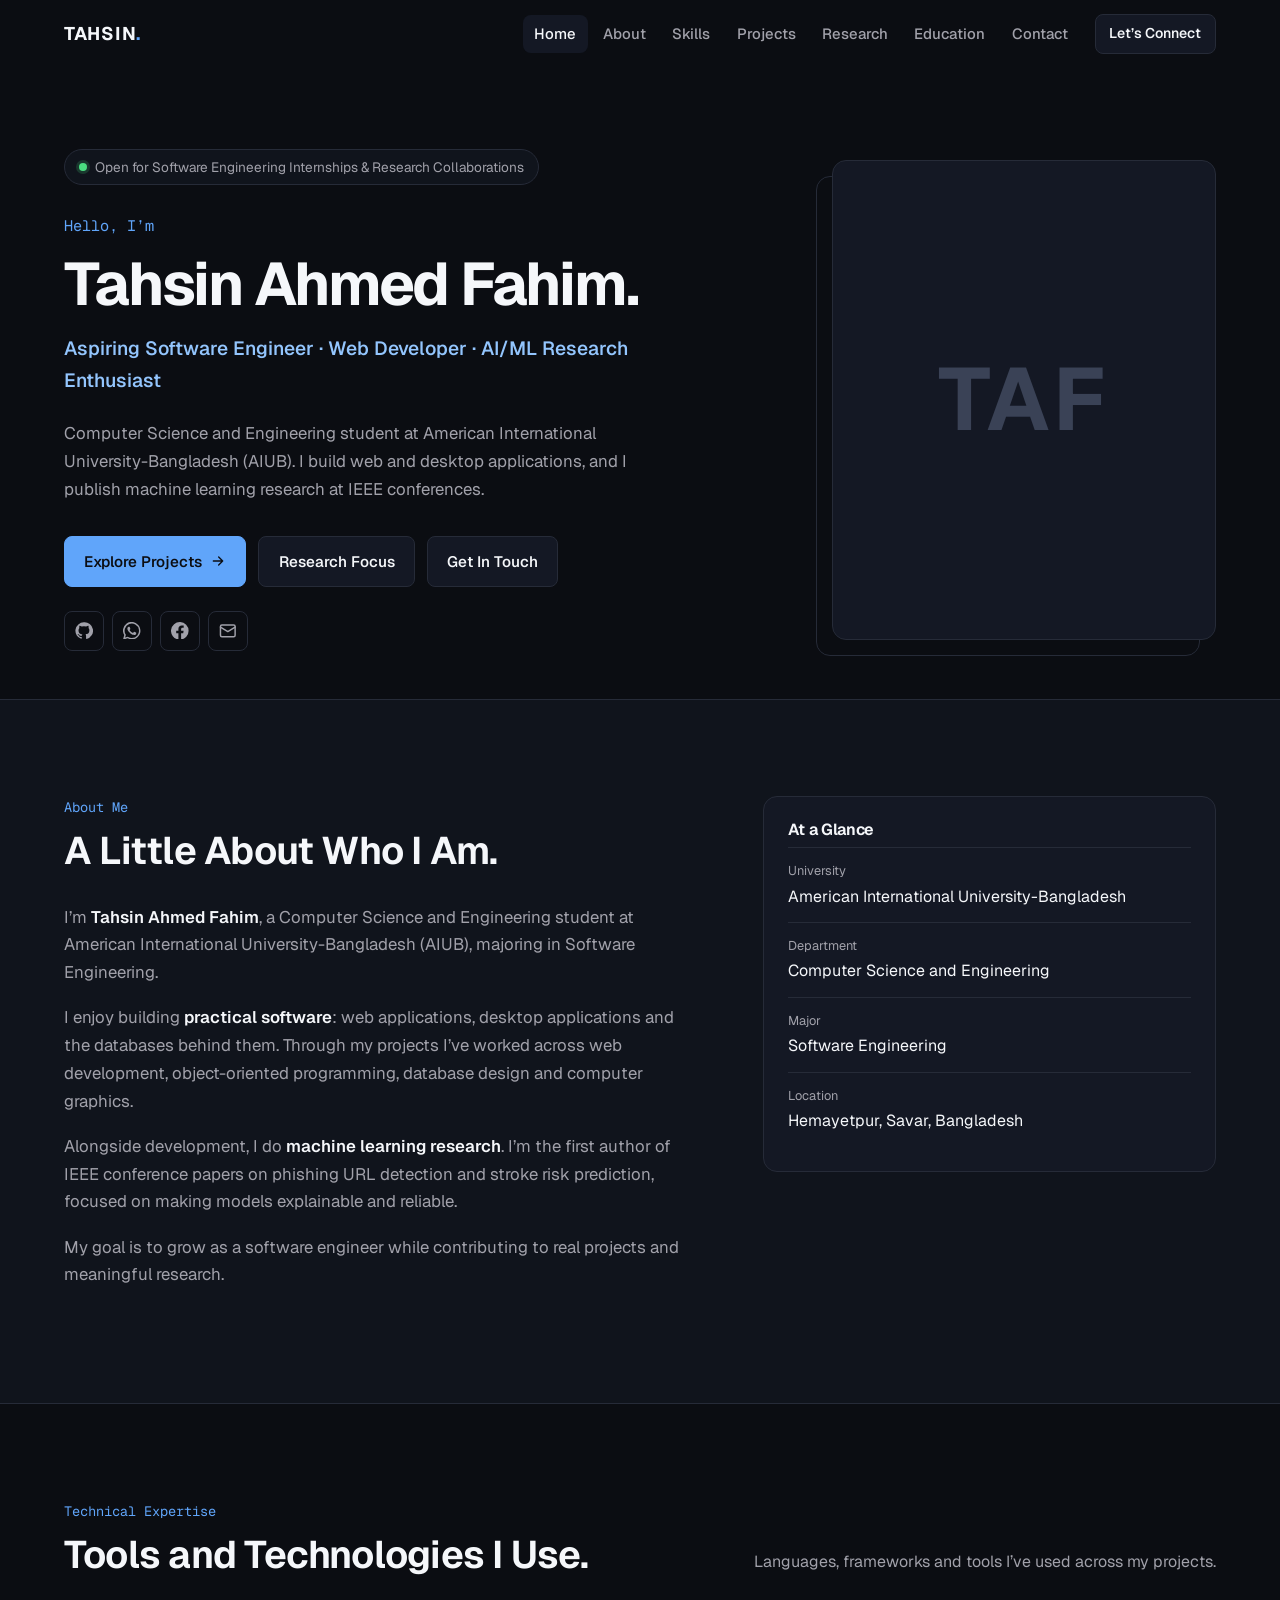
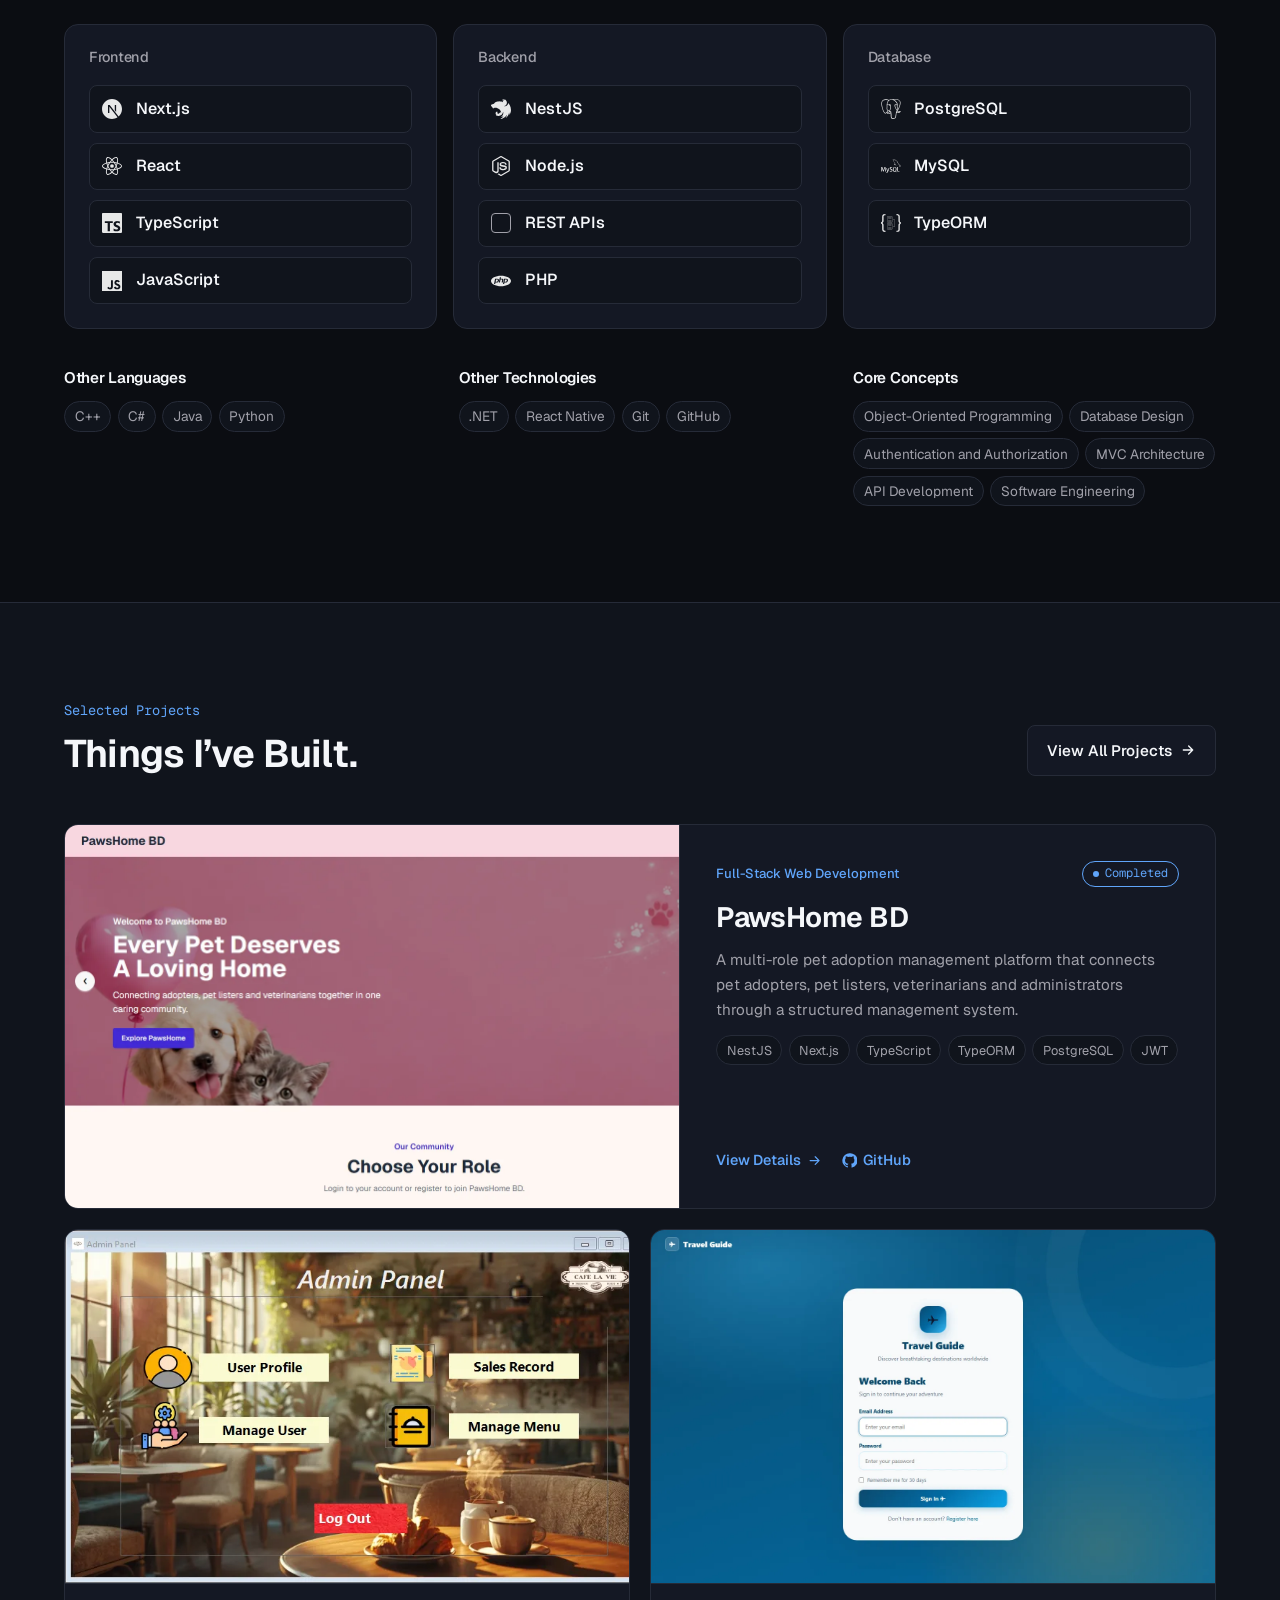
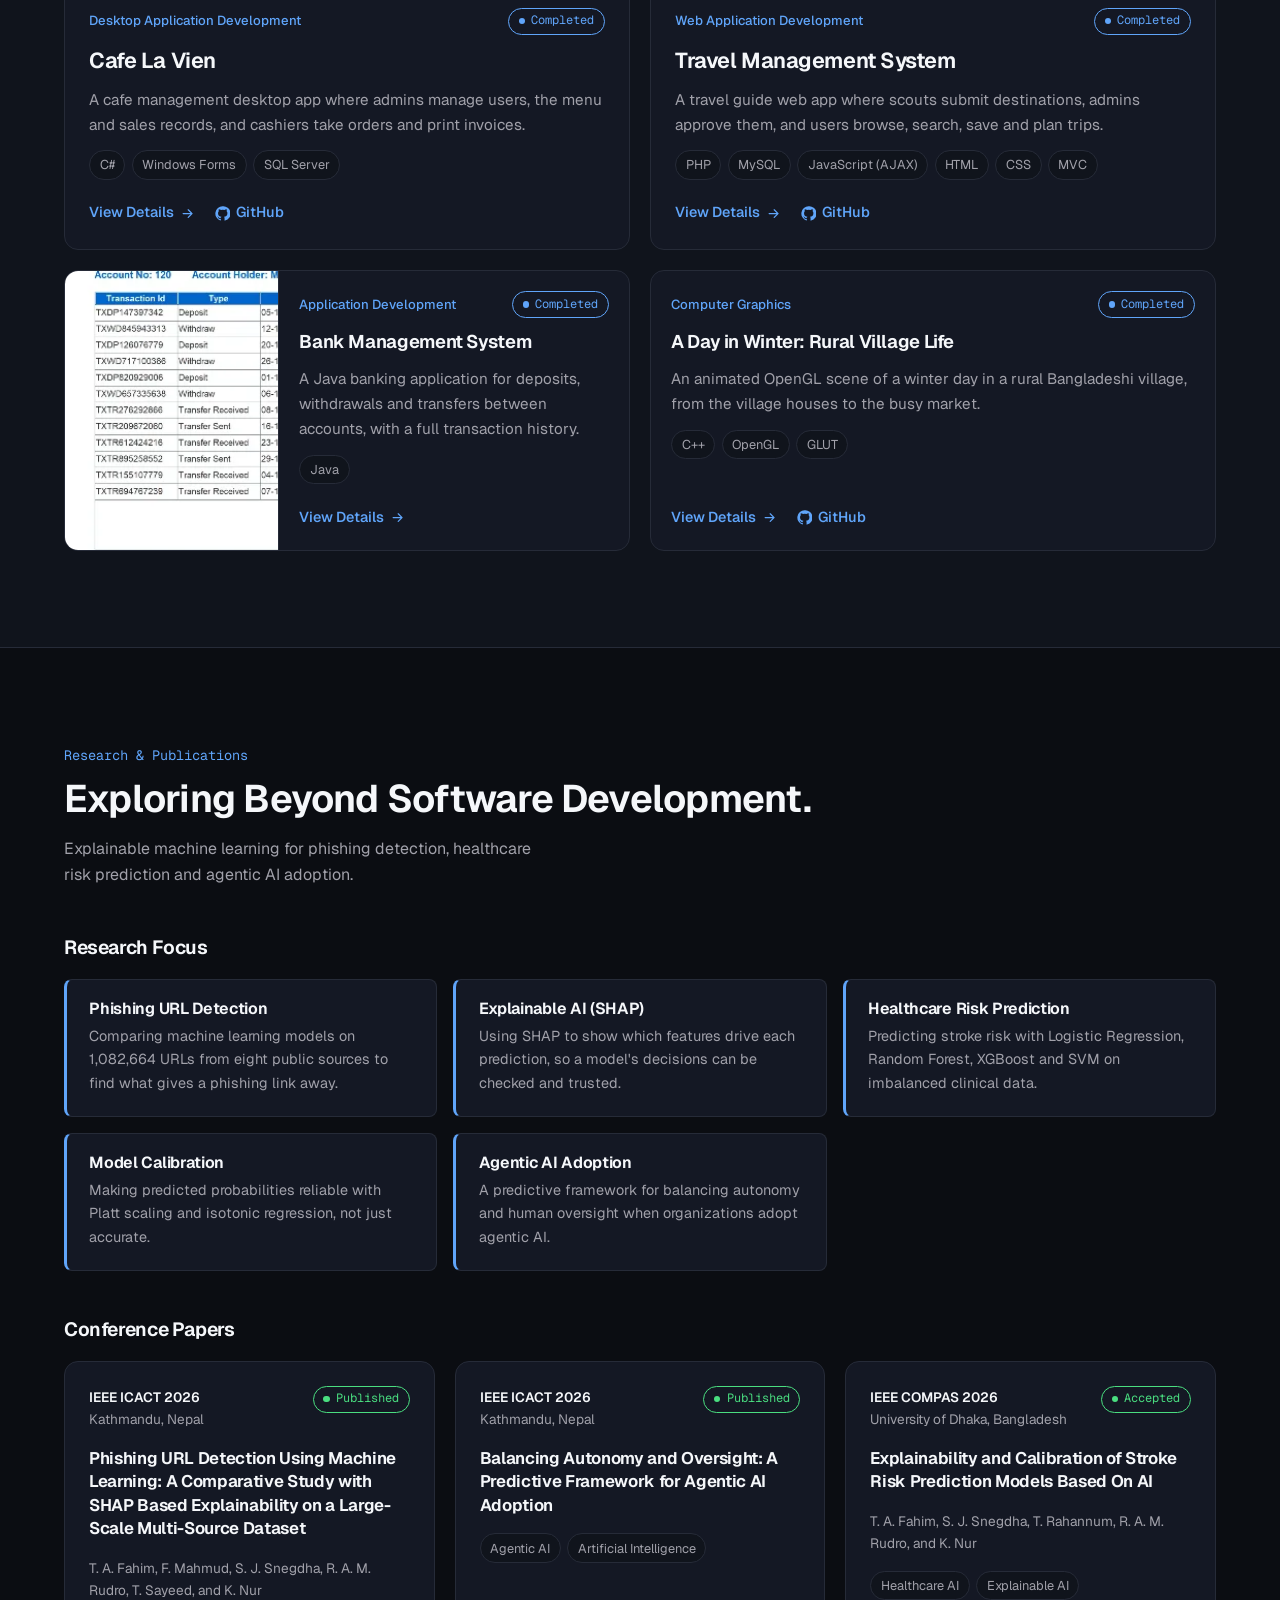
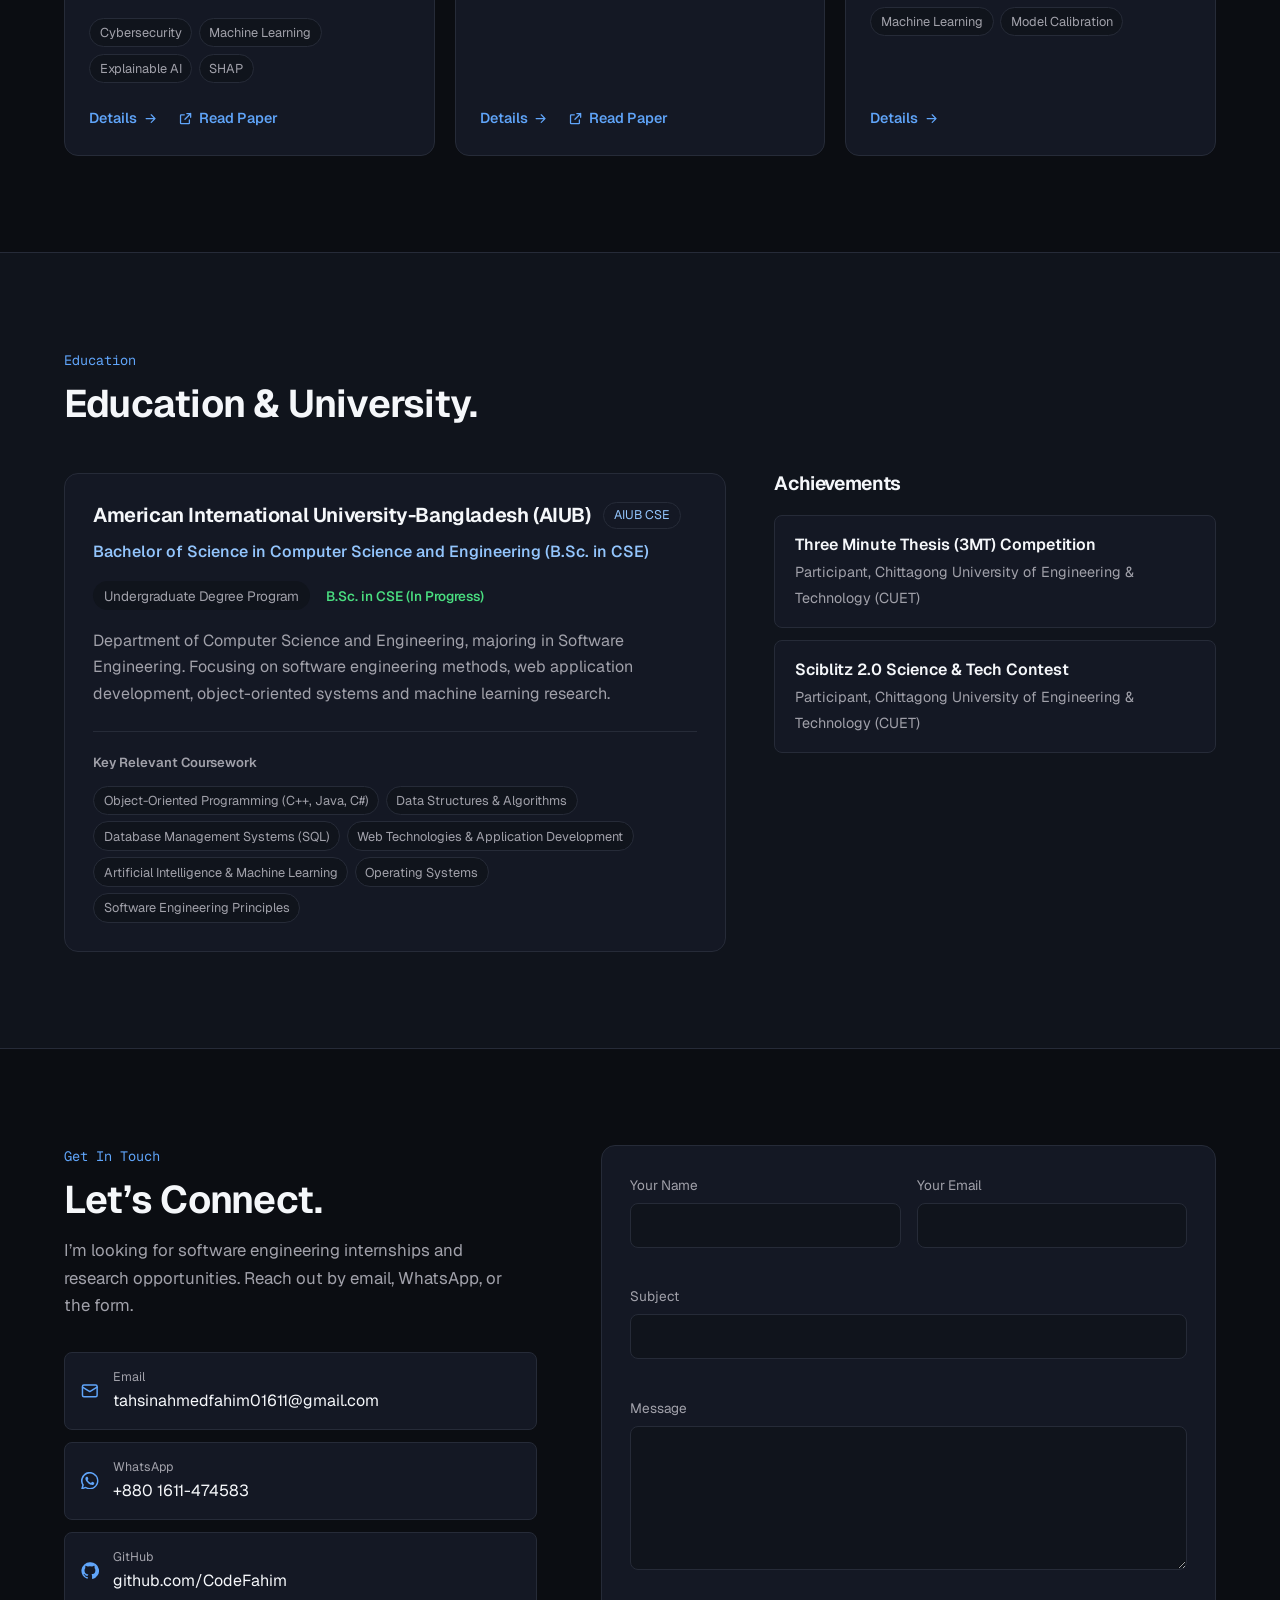
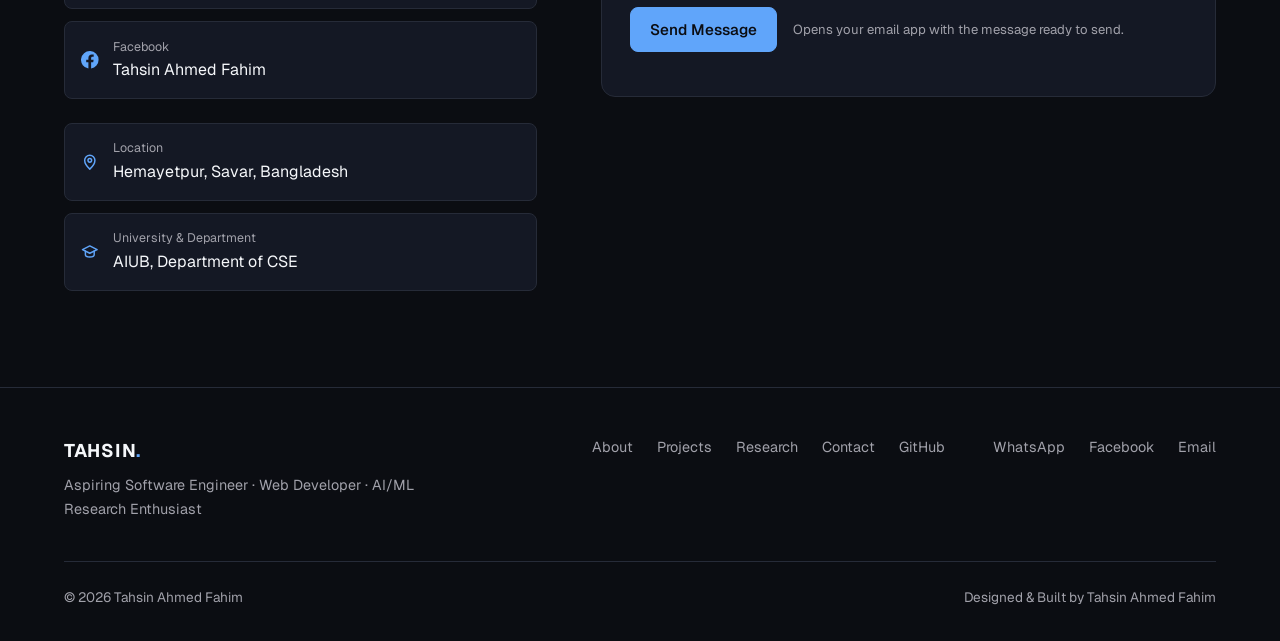
==== commit 97dd6697: "Add repo links, project details from GitHub, location" ====
--- a/index.html
+++ b/index.html
@@ -3,24 +3,30 @@
 <head>
   <meta charset="UTF-8">
   <meta name="viewport" content="width=device-width, initial-scale=1">
-  <title>Fahim | Web developer who tests what he ships</title>
-  <meta name="description" content="Fahim is a Software Engineering student at AIUB who builds web apps and tests them. Open to web development and QA internships from January 2027.">
-  <link rel="icon" href="data:image/svg+xml,%3Csvg xmlns='http://www.w3.org/2000/svg' viewBox='0 0 64 64'%3E%3Crect width='64' height='64' rx='14' fill='%232b44d6'/%3E%3Cpath d='M22 18h22v7H30v6h12v7H30v10h-8z' fill='white'/%3E%3Ccircle cx='48' cy='46' r='5' fill='%2352c993'/%3E%3C/svg%3E">
-
-  <!-- Fonts -->
+  <title>Tahsin Ahmed Fahim | Aspiring Software Engineer, Web Developer & AI/ML Researcher</title>
+  <meta name="description" content="Portfolio of Tahsin Ahmed Fahim, Computer Science and Engineering student at AIUB: aspiring software engineer, web developer and AI/ML research enthusiast.">
+  <link rel="canonical" href="https://codefahim.github.io/E-Portfolio/">
+
+  <!-- Link previews (LinkedIn, Facebook, WhatsApp, X) -->
+  <meta property="og:type" content="website">
+  <meta property="og:title" content="Tahsin Ahmed Fahim | Aspiring Software Engineer, Web Developer & AI/ML Researcher">
+  <meta property="og:description" content="Portfolio of Tahsin Ahmed Fahim, Computer Science and Engineering student at AIUB: aspiring software engineer, web developer and AI/ML research enthusiast.">
+  <meta property="og:url" content="https://codefahim.github.io/E-Portfolio/">
+  <meta property="og:image" content="https://codefahim.github.io/E-Portfolio/assets/og-image.png">
+  <meta name="twitter:card" content="summary_large_image">
+  <meta name="theme-color" content="#0b0d12">
+
+  <link rel="icon" href="data:image/svg+xml,%3Csvg xmlns='http://www.w3.org/2000/svg' viewBox='0 0 64 64'%3E%3Crect width='64' height='64' rx='14' fill='%230b0d12'/%3E%3Ctext x='14' y='46' font-family='Arial' font-weight='700' font-size='38' fill='%23f5f7fa'%3ET%3C/text%3E%3Ccircle cx='47' cy='43' r='5' fill='%2360a5fa'/%3E%3C/svg%3E">
+
+  <!-- Fonts: Geist (text) and Geist Mono (small labels, terminal) -->
   <link rel="preconnect" href="https://fonts.googleapis.com">
   <link rel="preconnect" href="https://fonts.gstatic.com" crossorigin>
-  <link href="https://fonts.googleapis.com/css2?family=Bricolage+Grotesque:opsz,wght@12..96,400..800&family=IBM+Plex+Mono:wght@400;600&display=swap" rel="stylesheet">
+  <link href="https://fonts.googleapis.com/css2?family=Geist:wght@400..700&family=Geist+Mono:wght@400;500&display=swap" rel="stylesheet">
 
   <link rel="stylesheet" href="CSS/style.css">
 
-  <!-- Set light/dark theme before the page draws (stops a white flash) -->
-  <script>
-    let savedTheme = null;
-    try { savedTheme = localStorage.getItem("theme"); } catch (error) {}
-    const systemDark = window.matchMedia("(prefers-color-scheme: dark)").matches;
-    document.documentElement.setAttribute("data-theme", savedTheme || (systemDark ? "dark" : "light"));
-  </script>
+  <!-- Tells the CSS that JavaScript is on (used by the scroll animations) -->
+  <script>document.documentElement.classList.add("js");</script>
 </head>
 <body data-page="home">
   <a class="skip-link" href="#main">Skip to content</a>
@@ -28,22 +34,21 @@
   <!-- ===== HEADER (same on every page) ===== -->
   <header class="site-header">
     <nav class="nav wrap" aria-label="Main">
-      <a class="wordmark" href="index.html"><span class="wordmark-dot"></span>Fahim</a>
-
-      <ul class="nav-links" id="nav-links">
-        <li><a href="#work">Work</a></li>
-        <li><a href="#approach">Approach</a></li>
-        <li><a href="about.html">About</a></li>
-        <li><a href="#contact">Contact</a></li>
-      </ul>
-
-      <div class="nav-tools">
-        <button class="icon-btn" id="theme-btn" type="button" aria-label="Switch light or dark theme">
-          <svg class="icon-moon" viewBox="0 0 24 24" fill="none" stroke="currentColor" stroke-width="2" stroke-linecap="round" stroke-linejoin="round"><path d="M21 12.8A9 9 0 1 1 11.2 3a7 7 0 0 0 9.8 9.8Z"/></svg>
-          <svg class="icon-sun" viewBox="0 0 24 24" fill="none" stroke="currentColor" stroke-width="2" stroke-linecap="round"><circle cx="12" cy="12" r="4"/><path d="M12 2v2M12 20v2M4.9 4.9l1.4 1.4M17.7 17.7l1.4 1.4M2 12h2M20 12h2M4.9 19.1l1.4-1.4M17.7 6.3l1.4-1.4"/></svg>
-        </button>
-        <button class="icon-btn menu-btn" id="menu-btn" type="button" aria-label="Menu" aria-expanded="false">
-          <svg viewBox="0 0 24 24" fill="none" stroke="currentColor" stroke-width="2" stroke-linecap="round"><path d="M4 7h16M4 12h16M4 17h16"/></svg>
+      <a class="wordmark" href="index.html" aria-label="Tahsin Ahmed Fahim, home">TAHSIN<span>.</span></a>
+
+      <div class="nav-right">
+        <ul class="nav-links" id="nav-links">
+          <li><a href="#home">Home</a></li>
+          <li><a href="#about">About</a></li>
+          <li><a href="#skills">Skills</a></li>
+          <li><a href="#projects">Projects</a></li>
+          <li><a href="#research">Research</a></li>
+          <li><a href="#education">Education</a></li>
+          <li><a href="#contact">Contact</a></li>
+        </ul>
+        <a class="btn btn-small btn-connect" href="#contact">Let’s Connect</a>
+        <button class="menu-btn" id="menu-btn" type="button" aria-label="Menu" aria-expanded="false" aria-controls="nav-links">
+          <svg viewBox="0 0 24 24" fill="none" stroke="currentColor" stroke-width="2" stroke-linecap="round" aria-hidden="true"><path d="M4 7h16M4 12h16M4 17h16"/></svg>
         </button>
       </div>
     </nav>
@@ -52,102 +57,190 @@
   <main id="main">
 
     <!-- ===== HERO ===== -->
-    <section class="hero wrap">
+    <section class="hero wrap" id="home">
       <div class="hero-grid">
-        <div>
-          <p class="availability">Open to web development and QA internships from January 2027</p>
-          <h1>I build web apps, then try to break them.</h1>
+        <div class="hero-anim">
+          <p class="status-badge">Open for Software Engineering Internships &amp; Research Collaborations</p>
+          <p class="hero-hello">Hello, I’m</p>
+          <h1>Tahsin Ahmed Fahim.</h1>
+          <p class="hero-title">Aspiring Software Engineer · Web Developer · AI/ML Research Enthusiast</p>
           <p class="hero-text">
-            I’m <strong>Fahim</strong>, a Software Engineering student at AIUB. I write the backend, the frontend
-            and the tests that prove they work. I’ve also co-authored IEEE research on explainable machine learning.
+            Computer Science and Engineering student at American International University-Bangladesh (AIUB).
+            I build web and desktop applications, and I publish machine learning research at IEEE conferences.
           </p>
           <div class="btn-row">
-            <a class="btn btn-primary" href="#work">See my work</a>
-            <a class="btn cv-link" target="_blank"><svg viewBox="0 0 24 24" fill="none" stroke="currentColor" stroke-width="2" stroke-linecap="round" stroke-linejoin="round"><path d="M12 4v11M7 10l5 5 5-5M5 20h14"/></svg> Download CV</a>
-            <a class="btn email-link">Email me</a>
-          </div>
-        </div>
-
-        <!-- Terminal (controlled by JS/terminal.js) -->
-        <div class="terminal">
-          <div class="term-top">
-            <span class="term-dots"><i></i><i></i><i></i></span>
-            <span class="term-title">fahim.spec.js</span>
-            <button class="term-rerun" id="term-rerun" type="button">Re-run</button>
-          </div>
-          <div class="term-screen" id="term-screen" aria-live="polite"></div>
-          <form class="term-input-row" id="term-form" autocomplete="off">
-            <span>$</span>
-            <input class="term-input" id="term-input" type="text" placeholder="type help" aria-label="Type a command">
-          </form>
-        </div>
-      </div>
-    </section>
-
-    <!-- ===== WORK ===== -->
-    <section class="section" id="work">
-      <div class="wrap">
-        <div class="section-head">
-          <h2>Selected work</h2>
-          <a class="section-link" href="projects.html">All projects</a>
-        </div>
-        <ul class="project-list" id="featured-projects"></ul>
-      </div>
-    </section>
-
-    <!-- ===== HOW I WORK ===== -->
-    <section class="section" id="approach">
-      <div class="wrap">
-        <div class="section-head">
-          <h2>How I work</h2>
-          <p>Most bugs start before the first line of code. I care about all three stages, not just the middle one.</p>
-        </div>
-        <div class="principles">
-          <div class="principle">
-            <h3><svg viewBox="0 0 24 24" fill="none" stroke="currentColor" stroke-width="2" stroke-linecap="round" stroke-linejoin="round"><path d="M9 4H5a1 1 0 0 0-1 1v14a1 1 0 0 0 1 1h14a1 1 0 0 0 1-1v-4"/><path d="M8 9h5M8 13h8M8 17h6M17 3l4 4-6 6h-4V9z"/></svg>Specify</h3>
-            <p>Pin down what “done” means first: who uses it, what they need, and what has to be true when it ships.</p>
-            <ul class="chips"><li>Requirements</li><li>Use cases</li><li>SRS</li></ul>
-          </div>
-          <div class="principle">
-            <h3><svg viewBox="0 0 24 24" fill="none" stroke="currentColor" stroke-width="2" stroke-linecap="round" stroke-linejoin="round"><path d="m8 8-5 4 5 4M16 8l5 4-5 4M14 4l-4 16"/></svg>Build</h3>
-            <p>Typed backends with validation at the edges, and frontends that work on a phone and with a keyboard.</p>
-            <ul class="chips"><li>TypeScript</li><li>NestJS</li><li>JavaScript</li><li>REST</li></ul>
-          </div>
-          <div class="principle">
-            <h3><svg viewBox="0 0 24 24" fill="none" stroke="currentColor" stroke-width="2" stroke-linecap="round" stroke-linejoin="round"><circle cx="12" cy="12" r="9"/><path d="m8 12 3 3 5-6"/></svg>Test</h3>
-            <p>Design test cases from the requirements, chase bugs to their root cause, and flag risks like leaked secrets.</p>
-            <ul class="chips"><li>Test design</li><li>Debugging</li><li>Code review</li></ul>
-          </div>
-        </div>
+            <a class="btn btn-primary" href="#projects">Explore Projects <svg viewBox="0 0 24 24" fill="none" stroke="currentColor" stroke-width="2" stroke-linecap="round" stroke-linejoin="round" aria-hidden="true"><path d="M5 12h14M13 6l6 6-6 6"/></svg></a>
+            <a class="btn" href="#research">Research Focus</a>
+            <a class="btn" href="#contact">Get In Touch</a>
+            <a class="btn cv-link" target="_blank"><svg viewBox="0 0 24 24" fill="none" stroke="currentColor" stroke-width="2" stroke-linecap="round" stroke-linejoin="round" aria-hidden="true"><path d="M12 4v11M7 10l5 5 5-5M5 20h14"/></svg> Download CV</a>
+          </div>
+          <div class="socials">
+            <a class="social-link github-link" target="_blank" rel="noopener" aria-label="GitHub"><svg viewBox="0 0 24 24" fill="currentColor" aria-hidden="true"><path d="M12 .5a11.5 11.5 0 0 0-3.6 22.4c.6.1.8-.3.8-.6v-2c-3.2.7-3.9-1.5-3.9-1.5-.5-1.3-1.3-1.7-1.3-1.7-1-.7.1-.7.1-.7 1.2.1 1.8 1.2 1.8 1.2 1 1.8 2.8 1.3 3.5 1 .1-.8.4-1.3.7-1.6-2.6-.3-5.3-1.3-5.3-5.7 0-1.3.5-2.3 1.2-3.1-.1-.3-.5-1.5.1-3.1 0 0 1-.3 3.2 1.2a11 11 0 0 1 5.8 0c2.2-1.5 3.2-1.2 3.2-1.2.6 1.6.2 2.8.1 3.1.8.8 1.2 1.8 1.2 3.1 0 4.4-2.7 5.4-5.3 5.7.4.4.8 1.1.8 2.2v3.3c0 .3.2.7.8.6A11.5 11.5 0 0 0 12 .5Z"/></svg></a>
+            <a class="social-link linkedin-link" target="_blank" rel="noopener" aria-label="LinkedIn"><svg viewBox="0 0 24 24" fill="currentColor" aria-hidden="true"><path d="M20.4 20.5h-3.6v-5.6c0-1.3 0-3-1.8-3s-2.1 1.4-2.1 2.9v5.7H9.3V9h3.4v1.6h.1c.5-.9 1.6-1.8 3.4-1.8 3.6 0 4.3 2.4 4.3 5.5v6.2ZM5.3 7.4a2.1 2.1 0 1 1 0-4.2 2.1 2.1 0 0 1 0 4.2ZM7.1 20.5H3.5V9h3.6v11.5ZM22.2 0H1.8C.8 0 0 .8 0 1.7v20.6c0 .9.8 1.7 1.8 1.7h20.4c1 0 1.8-.8 1.8-1.7V1.7C24 .8 23.2 0 22.2 0Z"/></svg></a>
+            <a class="social-link whatsapp-link" target="_blank" rel="noopener" aria-label="WhatsApp"><svg viewBox="0 0 24 24" fill="currentColor" aria-hidden="true"><path d="M17.5 14.4c-.3-.1-1.8-.9-2-1-.3-.1-.5-.1-.7.1-.2.3-.8 1-.9 1.2-.2.2-.3.2-.6.1-.3-.1-1.3-.5-2.4-1.5-.9-.8-1.5-1.8-1.7-2.1-.2-.3 0-.5.1-.6l.4-.5c.1-.2.2-.3.3-.5.1-.2 0-.4 0-.5l-.9-2.2c-.2-.6-.5-.5-.7-.5h-.6c-.2 0-.5.1-.8.4-.3.3-1 1-1 2.5s1.1 2.9 1.2 3.1c.1.2 2.1 3.2 5.1 4.5.7.3 1.3.5 1.7.6.7.2 1.4.2 1.9.1.6-.1 1.8-.7 2-1.4.2-.7.2-1.3.2-1.4-.1-.1-.3-.2-.6-.3ZM12 21.8c-1.8 0-3.5-.5-5-1.4l-.4-.2-3.7 1 1-3.6-.2-.4A9.8 9.8 0 1 1 12 21.8Zm8.4-18.2A11.8 11.8 0 0 0 1.7 17.8L0 24l6.3-1.7a11.8 11.8 0 0 0 5.7 1.5c6.5 0 11.8-5.3 11.8-11.8 0-3.2-1.2-6.1-3.4-8.4Z"/></svg></a>
+            <a class="social-link facebook-link" target="_blank" rel="noopener" aria-label="Facebook"><svg viewBox="0 0 24 24" fill="currentColor" aria-hidden="true"><path d="M24 12a12 12 0 1 0-13.9 11.9v-8.4h-3V12h3V9.4c0-3 1.8-4.7 4.5-4.7 1.3 0 2.7.2 2.7.2v3h-1.5c-1.5 0-2 .9-2 1.9V12h3.4l-.5 3.5h-2.9v8.4A12 12 0 0 0 24 12Z"/></svg></a>
+            <a class="social-link email-link" aria-label="Email"><svg viewBox="0 0 24 24" fill="none" stroke="currentColor" stroke-width="2" stroke-linecap="round" stroke-linejoin="round" aria-hidden="true"><rect x="2" y="4" width="20" height="16" rx="2"/><path d="m22 7-10 6L2 7"/></svg></a>
+          </div>
+        </div>
+
+        <!-- Photo: set SITE.photo in data.js. Until then the frame shows your initials. -->
+        <div class="hero-visual">
+          <div class="portrait" id="portrait"></div>
+        </div>
+      </div>
+    </section>
+
+    <!-- ===== ABOUT ===== -->
+    <section class="section section-alt" id="about">
+      <div class="wrap about-grid reveal">
+        <div>
+          <p class="section-label">About Me</p>
+          <h2 class="section-title">A Little About Who I Am.</h2>
+          <!-- TODO: rewrite in your own words if you like -->
+          <div class="about-text" style="margin-top:2rem">
+            <p>I’m <strong>Tahsin Ahmed Fahim</strong>, a Computer Science and Engineering student at American International University-Bangladesh (AIUB), majoring in Software Engineering.</p>
+            <p>I enjoy building <strong>practical software</strong>: web applications, desktop applications and the databases behind them. Through my projects I’ve worked across web development, object-oriented programming, database design and computer graphics.</p>
+            <p>Alongside development, I do <strong>machine learning research</strong>. I’m the first author of IEEE conference papers on phishing URL detection and stroke risk prediction, focused on making models explainable and reliable.</p>
+            <p>My goal is to grow as a software engineer while contributing to real projects and meaningful research.</p>
+          </div>
+        </div>
+
+        <aside class="info-card">
+          <h3>At a Glance</h3>
+          <dl>
+            <div><dt>University</dt><dd>American International University-Bangladesh</dd></div>
+            <div><dt>Department</dt><dd>Computer Science and Engineering</dd></div>
+            <div><dt>Major</dt><dd>Software Engineering</dd></div>
+            <div><dt>Location</dt><dd>Hemayetpur, Savar, Bangladesh</dd></div>
+          </dl>
+        </aside>
+      </div>
+    </section>
+
+    <!-- ===== SKILLS ===== -->
+    <section class="section" id="skills">
+      <div class="wrap reveal">
+        <div class="section-head">
+          <div>
+            <p class="section-label">Technical Expertise</p>
+            <h2 class="section-title">Tools and Technologies I Use.</h2>
+          </div>
+          <p>Languages, frameworks and tools I’ve used across my projects.</p>
+        </div>
+
+        <div class="skill-groups" id="skill-groups"></div>
+
+        <div class="skill-extra">
+          <div><h3>Other Languages</h3><div id="skill-languages"></div></div>
+          <div><h3>Other Technologies</h3><div id="skill-other"></div></div>
+          <div><h3>Core Concepts</h3><div id="skill-concepts"></div></div>
+        </div>
+      </div>
+    </section>
+
+    <!-- ===== PROJECTS ===== -->
+    <section class="section section-alt" id="projects">
+      <div class="wrap reveal">
+        <div class="section-head">
+          <div>
+            <p class="section-label">Selected Projects</p>
+            <h2 class="section-title">Things I’ve Built.</h2>
+          </div>
+          <a class="btn" href="projects.html">View All Projects <svg viewBox="0 0 24 24" fill="none" stroke="currentColor" stroke-width="2" stroke-linecap="round" stroke-linejoin="round" aria-hidden="true"><path d="M5 12h14M13 6l6 6-6 6"/></svg></a>
+        </div>
+        <div class="project-grid" id="project-grid"></div>
       </div>
     </section>
 
     <!-- ===== RESEARCH ===== -->
     <section class="section" id="research">
-      <div class="wrap">
-        <div class="section-head">
-          <h2>Research</h2>
-          <p>Work on making machine learning models explainable and trustworthy.</p>
-        </div>
-        <ul class="paper-list" id="research-list"></ul>
+      <div class="wrap reveal">
+        <div class="section-head">
+          <div>
+            <p class="section-label">Research &amp; Publications</p>
+            <h2 class="section-title">Exploring Beyond Software Development.</h2>
+          </div>
+          <p>Explainable machine learning for phishing detection, healthcare risk prediction and agentic AI adoption.</p>
+        </div>
+
+        <h3 class="sub-title">Research Focus</h3>
+        <ul class="focus-grid" id="focus-grid"></ul>
+
+        <h3 class="sub-title" style="margin-top:3rem">Conference Papers</h3>
+        <div class="paper-grid" id="paper-grid"></div>
+      </div>
+    </section>
+
+    <!-- ===== EDUCATION + ACHIEVEMENTS ===== -->
+    <section class="section section-alt" id="education">
+      <div class="wrap reveal">
+        <div class="section-head">
+          <div>
+            <p class="section-label">Education</p>
+            <h2 class="section-title">Education &amp; University.</h2>
+          </div>
+        </div>
+        <div class="edu-grid">
+          <div id="education-list"></div>
+          <div>
+            <h3 class="sub-title">Achievements</h3>
+            <ul class="achievement-list" id="achievement-list"></ul>
+          </div>
+        </div>
       </div>
     </section>
 
     <!-- ===== CONTACT ===== -->
     <section class="section" id="contact">
-      <div class="wrap">
-        <div class="section-head">
-          <h2>Let’s talk</h2>
-          <p>Hiring an intern for January 2027? Email is the fastest way to reach me.</p>
-        </div>
-        <a class="contact-email email-link"></a>
-        <div class="btn-row">
-          <button class="btn" id="copy-email" type="button">Copy email</button>
-          <a class="btn github-link" target="_blank">GitHub</a>
-          <a class="btn linkedin-link" target="_blank">LinkedIn</a>
-          <a class="btn cv-link" target="_blank">Download CV</a>
-          <span class="copy-status" id="copy-status" aria-live="polite"></span>
-        </div>
+      <div class="wrap contact-grid reveal">
+        <div>
+          <p class="section-label">Get In Touch</p>
+          <h2 class="section-title">Let’s Connect.</h2>
+          <p class="contact-intro">I’m looking for software engineering internships and research opportunities. Reach out by email, WhatsApp, or the form.</p>
+          <ul class="contact-list">
+            <li><a class="email-link"><svg viewBox="0 0 24 24" fill="none" stroke="currentColor" stroke-width="2" stroke-linecap="round" stroke-linejoin="round" aria-hidden="true"><rect x="2" y="4" width="20" height="16" rx="2"/><path d="m22 7-10 6L2 7"/></svg><span><small>Email</small><span class="email-text"></span></span></a></li>
+            <li><a class="whatsapp-link" target="_blank" rel="noopener"><svg viewBox="0 0 24 24" fill="currentColor" aria-hidden="true"><path d="M17.5 14.4c-.3-.1-1.8-.9-2-1-.3-.1-.5-.1-.7.1-.2.3-.8 1-.9 1.2-.2.2-.3.2-.6.1-.3-.1-1.3-.5-2.4-1.5-.9-.8-1.5-1.8-1.7-2.1-.2-.3 0-.5.1-.6l.4-.5c.1-.2.2-.3.3-.5.1-.2 0-.4 0-.5l-.9-2.2c-.2-.6-.5-.5-.7-.5h-.6c-.2 0-.5.1-.8.4-.3.3-1 1-1 2.5s1.1 2.9 1.2 3.1c.1.2 2.1 3.2 5.1 4.5.7.3 1.3.5 1.7.6.7.2 1.4.2 1.9.1.6-.1 1.8-.7 2-1.4.2-.7.2-1.3.2-1.4-.1-.1-.3-.2-.6-.3ZM12 21.8c-1.8 0-3.5-.5-5-1.4l-.4-.2-3.7 1 1-3.6-.2-.4A9.8 9.8 0 1 1 12 21.8Zm8.4-18.2A11.8 11.8 0 0 0 1.7 17.8L0 24l6.3-1.7a11.8 11.8 0 0 0 5.7 1.5c6.5 0 11.8-5.3 11.8-11.8 0-3.2-1.2-6.1-3.4-8.4Z"/></svg><span><small>WhatsApp</small><span class="phone-text"></span></span></a></li>
+            <li><a class="github-link" target="_blank" rel="noopener"><svg viewBox="0 0 24 24" fill="currentColor" aria-hidden="true"><path d="M12 .5a11.5 11.5 0 0 0-3.6 22.4c.6.1.8-.3.8-.6v-2c-3.2.7-3.9-1.5-3.9-1.5-.5-1.3-1.3-1.7-1.3-1.7-1-.7.1-.7.1-.7 1.2.1 1.8 1.2 1.8 1.2 1 1.8 2.8 1.3 3.5 1 .1-.8.4-1.3.7-1.6-2.6-.3-5.3-1.3-5.3-5.7 0-1.3.5-2.3 1.2-3.1-.1-.3-.5-1.5.1-3.1 0 0 1-.3 3.2 1.2a11 11 0 0 1 5.8 0c2.2-1.5 3.2-1.2 3.2-1.2.6 1.6.2 2.8.1 3.1.8.8 1.2 1.8 1.2 3.1 0 4.4-2.7 5.4-5.3 5.7.4.4.8 1.1.8 2.2v3.3c0 .3.2.7.8.6A11.5 11.5 0 0 0 12 .5Z"/></svg><span><small>GitHub</small>github.com/CodeFahim</span></a></li>
+            <li><a class="facebook-link" target="_blank" rel="noopener"><svg viewBox="0 0 24 24" fill="currentColor" aria-hidden="true"><path d="M24 12a12 12 0 1 0-13.9 11.9v-8.4h-3V12h3V9.4c0-3 1.8-4.7 4.5-4.7 1.3 0 2.7.2 2.7.2v3h-1.5c-1.5 0-2 .9-2 1.9V12h3.4l-.5 3.5h-2.9v8.4A12 12 0 0 0 24 12Z"/></svg><span><small>Facebook</small>Tahsin Ahmed Fahim</span></a></li>
+            <li><a class="linkedin-link" target="_blank" rel="noopener"><svg viewBox="0 0 24 24" fill="currentColor" aria-hidden="true"><path d="M20.4 20.5h-3.6v-5.6c0-1.3 0-3-1.8-3s-2.1 1.4-2.1 2.9v5.7H9.3V9h3.4v1.6h.1c.5-.9 1.6-1.8 3.4-1.8 3.6 0 4.3 2.4 4.3 5.5v6.2ZM5.3 7.4a2.1 2.1 0 1 1 0-4.2 2.1 2.1 0 0 1 0 4.2ZM7.1 20.5H3.5V9h3.6v11.5ZM22.2 0H1.8C.8 0 0 .8 0 1.7v20.6c0 .9.8 1.7 1.8 1.7h20.4c1 0 1.8-.8 1.8-1.7V1.7C24 .8 23.2 0 22.2 0Z"/></svg><span><small>LinkedIn</small>Connect With Me</span></a></li>
+            <li><div class="contact-item"><svg viewBox="0 0 24 24" fill="none" stroke="currentColor" stroke-width="2" stroke-linecap="round" stroke-linejoin="round" aria-hidden="true"><path d="M12 22s7-6.2 7-12a7 7 0 1 0-14 0c0 5.8 7 12 7 12Z"/><circle cx="12" cy="10" r="2.5"/></svg><span><small>Location</small>Hemayetpur, Savar, Bangladesh</span></div></li>
+            <li><div class="contact-item"><svg viewBox="0 0 24 24" fill="none" stroke="currentColor" stroke-width="2" stroke-linecap="round" stroke-linejoin="round" aria-hidden="true"><path d="M2 9l10-5 10 5-10 5L2 9Z"/><path d="M6 11v5c0 1.5 2.7 3 6 3s6-1.5 6-3v-5"/></svg><span><small>University &amp; Department</small>AIUB, Department of CSE</span></div></li>
+          </ul>
+        </div>
+
+        <!-- No server: the form checks the fields, then opens your email app (see main.js, section 11) -->
+        <form class="contact-form" id="contact-form" novalidate>
+          <div class="field">
+            <label for="cf-name">Your Name</label>
+            <input id="cf-name" name="name" type="text" autocomplete="name" required>
+            <span class="field-error" aria-live="polite"></span>
+          </div>
+          <div class="field">
+            <label for="cf-email">Your Email</label>
+            <input id="cf-email" name="email" type="email" autocomplete="email" required>
+            <span class="field-error" aria-live="polite"></span>
+          </div>
+          <div class="field field-full">
+            <label for="cf-subject">Subject</label>
+            <input id="cf-subject" name="subject" type="text" required>
+            <span class="field-error" aria-live="polite"></span>
+          </div>
+          <div class="field field-full">
+            <label for="cf-message">Message</label>
+            <textarea id="cf-message" name="message" required></textarea>
+            <span class="field-error" aria-live="polite"></span>
+          </div>
+          <!-- Spam trap: hidden from people, bots fill it in -->
+          <div class="trap" aria-hidden="true">
+            <label for="cf-website">Website</label>
+            <input id="cf-website" name="website" type="text" tabindex="-1" autocomplete="off">
+          </div>
+          <div class="form-bottom">
+            <button class="btn btn-primary" type="submit">Send Message</button>
+            <span class="form-note">Opens your email app with the message ready to send.</span>
+          </div>
+          <p class="form-status" id="form-status" role="status"></p>
+        </form>
       </div>
     </section>
 
@@ -155,19 +248,32 @@
 
   <!-- ===== FOOTER (same on every page) ===== -->
   <footer class="site-footer">
-    <div class="wrap footer-inner">
-      <span>© <span id="year">2026</span> Fahim. Built by hand with HTML, CSS and JavaScript.</span>
-      <nav class="footer-links" aria-label="Footer">
-        <a href="projects.html">Projects</a>
-        <a href="about.html">About</a>
-        <a class="github-link" target="_blank">GitHub</a>
-        <a class="linkedin-link" target="_blank">LinkedIn</a>
-      </nav>
+    <div class="wrap">
+      <div class="footer-top">
+        <div>
+          <a class="wordmark" href="index.html">TAHSIN<span>.</span></a>
+          <p class="footer-tagline">Aspiring Software Engineer · Web Developer · AI/ML Research Enthusiast</p>
+        </div>
+        <ul class="footer-links">
+          <li><a href="#about">About</a></li>
+          <li><a href="projects.html">Projects</a></li>
+          <li><a href="#research">Research</a></li>
+          <li><a href="#contact">Contact</a></li>
+          <li><a class="github-link" target="_blank" rel="noopener">GitHub</a></li>
+          <li><a class="linkedin-link" target="_blank" rel="noopener">LinkedIn</a></li>
+          <li><a class="whatsapp-link" target="_blank" rel="noopener">WhatsApp</a></li>
+          <li><a class="facebook-link" target="_blank" rel="noopener">Facebook</a></li>
+          <li><a class="email-link">Email</a></li>
+        </ul>
+      </div>
+      <div class="footer-bottom">
+        <span>© <span id="year">2026</span> Tahsin Ahmed Fahim</span>
+        <span>Designed &amp; Built by Tahsin Ahmed Fahim</span>
+      </div>
     </div>
   </footer>
 
   <script src="JS/data.js"></script>
   <script src="JS/main.js"></script>
-  <script src="JS/terminal.js"></script>
 </body>
 </html>
--- a/CSS/style.css
+++ b/CSS/style.css
@@ -1,61 +1,45 @@
 /* =========================================================
    style.css
-   Order: 1 Colors  2 Base  3 Header  4 Buttons  5 Hero
-          6 Terminal  7 Sections  8 Projects  9 Research
-          10 Contact  11 Inner pages  12 Footer  13 Mobile
+   Order: 1 Colors  2 Base  3 Header  4 Buttons + tags
+          5 Hero  6 Terminal box (404)  7 Sections  8 About  9 Skills
+          10 Projects  11 Research  12 Education  13 Contact
+          14 Footer  15 Inner pages  16 Animations  17 Tablet + phone
    Rule: change colors only in section 1.
    ========================================================= */
 
 
 /* 1. COLORS AND SIZES ------------------------------------ */
 
-/* Light theme (default) */
 :root {
-  --bg: #f1f3ef;
-  --surface: #ffffff;
-  --ink: #1a1d24;
-  --muted: #59606d;
-  --line: #d6dad2;
-  --accent: #2b44d6;
-  --accent-hover: #2236ad;
-  --accent-text: #ffffff;
-  --pass: #11734f;
-  --pass-soft: rgba(17, 115, 79, 0.18);
-  --pending: #9a5f05;
-  --header-bg: rgba(241, 243, 239, 0.9);
-
-  --term-bg: #1a1d24;
+  --bg: #0b0d12;
+  --bg-2: #10141c;
+  --card: #141824;
+  --text: #f5f7fa;
+  --muted: #a1a1aa;
+  --line: #262b38;
+  --line-hover: #3a4256;
+  --accent: #60a5fa;
+  --accent-hover: #93c5fd;
+  --accent-soft: rgba(96, 165, 250, 0.12);
+  --green: #4ade80;
+  --amber: #fbbf24;
+  --red: #f87171;
+  --header-bg: rgba(11, 13, 18, 0.96);
+
+  --term-bg: #0d1017;
   --term-text: #dfe3ea;
-  --term-dim: #8a93a3;
-  --term-green: #52c993;
-  --term-yellow: #e6ad4f;
-  --term-red: #ff8a6b;
-  --term-blue: #9aa8ff;
-
-  --font: "Bricolage Grotesque", "Segoe UI", sans-serif;
-  --mono: "IBM Plex Mono", Consolas, monospace;
-
-  --page-width: 72rem;
+  --term-dim: #7c8494;
+
+  --font: "Geist", "Inter", "Segoe UI", sans-serif;
+  --mono: "Geist Mono", Consolas, monospace;
+
+  --page-width: 75rem;   /* 1200px */
   --side-space: 1.5rem;
   --radius: 14px;
-  --radius-small: 6px;
-}
-
-/* Dark theme: same names, new values */
-[data-theme="dark"] {
-  --bg: #171a21;
-  --surface: #1f232c;
-  --ink: #e7e9ee;
-  --muted: #a0a7b4;
-  --line: #2f3542;
-  --accent: #95a4ff;
-  --accent-hover: #b3beff;
-  --accent-text: #12152b;
-  --pass: #4cc38a;
-  --pass-soft: rgba(76, 195, 138, 0.2);
-  --pending: #e0a84b;
-  --header-bg: rgba(23, 26, 33, 0.9);
-  --term-bg: #0f1218;
+  --radius-small: 8px;
+  --shadow: 0 20px 40px -24px rgba(0, 0, 0, 0.7);
+
+  color-scheme: dark;
 }
 
 
@@ -67,58 +51,57 @@
 
 html {
   scroll-behavior: smooth;
+  scroll-padding-top: 5rem;   /* so the sticky header doesn't cover section titles */
 }
 
 body {
   margin: 0;
   background: var(--bg);
-  color: var(--ink);
+  color: var(--text);
   font-family: var(--font);
-  font-size: 17px;
-  line-height: 1.6;
+  font-size: 16px;
+  line-height: 1.65;
   min-height: 100vh;
   display: flex;
   flex-direction: column;
+  -webkit-font-smoothing: antialiased;
 }
 
 main {
   flex: 1;
 }
 
+img {
+  display: block;
+  max-width: 100%;
+}
+
 a {
   color: var(--accent);
-}
-
-h1, h2, h3, p {
+  text-decoration: none;
+}
+
+a:hover {
+  color: var(--accent-hover);
+}
+
+h1, h2, h3, h4, p {
   margin: 0;
 }
 
-h1, h2, h3 {
-  line-height: 1.12;
+h1, h2, h3, h4 {
+  line-height: 1.15;
   letter-spacing: -0.02em;
-}
-
-h1 {
-  font-size: 4.25rem;
-  font-weight: 800;
-  letter-spacing: -0.035em;
-}
-
-h2 {
-  font-size: 2.5rem;
-}
-
-h3 {
-  font-size: 1.3rem;
+  font-weight: 650;
 }
 
 /* Keyboard users see where they are */
 :focus-visible {
   outline: 2px solid var(--accent);
   outline-offset: 3px;
-}
-
-/* Centers content and adds side space */
+  border-radius: 4px;
+}
+
 .wrap {
   max-width: var(--page-width);
   margin: 0 auto;
@@ -138,10 +121,11 @@
   position: absolute;
   top: -4rem;
   left: 1rem;
+  z-index: 100;
   padding: 0.6rem 1rem;
+  border-radius: var(--radius-small);
   background: var(--accent);
-  color: var(--accent-text);
-  border-radius: var(--radius-small);
+  color: var(--bg);
 }
 
 .skip-link:focus {
@@ -155,105 +139,104 @@
   position: sticky;
   top: 0;
   z-index: 50;
+  border-bottom: 1px solid transparent;
+  transition: background 0.2s, border-color 0.2s;
+}
+
+/* Added by JS after the page scrolls a little */
+.site-header.scrolled {
   background: var(--header-bg);
-  border-bottom: 1px solid var(--line);
+  border-bottom-color: var(--line);
+  backdrop-filter: blur(12px);
+  -webkit-backdrop-filter: blur(12px);
 }
 
 .nav {
   display: flex;
   align-items: center;
   justify-content: space-between;
-  height: 4rem;
+  gap: 1.5rem;
+  height: 4.25rem;
 }
 
 .wordmark {
+  color: var(--text);
+  font-size: 1.15rem;
+  font-weight: 700;
+  letter-spacing: 0.04em;
+}
+
+.wordmark span {
+  color: var(--accent);
+}
+
+.wordmark:hover {
+  color: var(--text);
+}
+
+.nav-right {
   display: flex;
   align-items: center;
-  gap: 0.55rem;
-  color: var(--ink);
-  font-size: 1.2rem;
-  font-weight: 800;
-  text-decoration: none;
-}
-
-.wordmark-dot {
-  width: 0.7rem;
-  height: 0.7rem;
-  border-radius: 50%;
-  background: var(--pass);
-  box-shadow: 0 0 0 4px var(--pass-soft);
+  gap: 1rem;
 }
 
 .nav-links {
   display: flex;
   gap: 0.25rem;
-  list-style: none;
   margin: 0;
   padding: 0;
+  list-style: none;
 }
 
 .nav-links a {
   display: block;
-  padding: 0.45rem 0.75rem;
+  padding: 0.4rem 0.7rem;
   border-radius: var(--radius-small);
   color: var(--muted);
+  font-size: 0.93rem;
   font-weight: 500;
-  text-decoration: none;
 }
 
 .nav-links a:hover {
-  color: var(--ink);
+  color: var(--text);
 }
 
 /* Current page or section */
 .nav-links a.active {
-  color: var(--ink);
-  background: var(--surface);
-  border: 1px solid var(--line);
-}
-
-.nav-tools {
-  display: flex;
-  gap: 0.25rem;
-}
-
-.icon-btn {
-  display: grid;
+  color: var(--text);
+  background: var(--card);
+}
+
+/* "Let's Connect" button in the nav */
+.btn-connect {
+  border-color: var(--accent);
+  color: var(--accent-hover);
+}
+
+.btn-connect:hover {
+  background: var(--accent-soft);
+  color: var(--accent-hover);
+}
+
+.menu-btn {
+  display: none;
   place-items: center;
   width: 2.5rem;
   height: 2.5rem;
   border: 1px solid var(--line);
   border-radius: var(--radius-small);
-  background: var(--surface);
-  color: var(--ink);
+  background: var(--card);
+  color: var(--text);
   cursor: pointer;
 }
 
-.icon-btn svg {
-  width: 1.15rem;
-  height: 1.15rem;
-}
-
-/* Theme button shows a moon in light mode, a sun in dark mode */
-.icon-sun {
-  display: none;
-}
-
-[data-theme="dark"] .icon-sun {
-  display: block;
-}
-
-[data-theme="dark"] .icon-moon {
-  display: none;
-}
-
-/* Menu button only appears on phones (see section 13) */
-.menu-btn {
-  display: none;
-}
-
-
-/* 4. BUTTONS ---------------------------------------------- */
+.menu-btn svg {
+  width: 1.2rem;
+  height: 1.2rem;
+}
+
+
+/* 4. BUTTONS AND TAGS ------------------------------------- */
 
 .btn {
   display: inline-flex;
@@ -262,28 +245,39 @@
   padding: 0.75rem 1.2rem;
   border: 1px solid var(--line);
   border-radius: var(--radius-small);
-  background: transparent;
-  color: var(--ink);
+  background: var(--card);
+  color: var(--text);
   font-family: inherit;
-  font-size: 1rem;
-  font-weight: 600;
-  text-decoration: none;
+  font-size: 0.95rem;
+  font-weight: 550;
   cursor: pointer;
+  transition: border-color 0.15s, background 0.15s, transform 0.15s;
 }
 
 .btn:hover {
-  border-color: var(--ink);
+  border-color: var(--muted);
+  color: var(--text);
+}
+
+.btn:active {
+  transform: translateY(1px);
 }
 
 .btn-primary {
   border-color: var(--accent);
   background: var(--accent);
-  color: var(--accent-text);
+  color: var(--bg);
 }
 
 .btn-primary:hover {
   border-color: var(--accent-hover);
   background: var(--accent-hover);
+  color: var(--bg);
+}
+
+.btn-small {
+  padding: 0.45rem 0.85rem;
+  font-size: 0.88rem;
 }
 
 .btn svg {
@@ -295,74 +289,211 @@
   display: flex;
   flex-wrap: wrap;
   gap: 0.75rem;
-  margin-top: 2rem;
-}
+}
+
+/* Small rounded labels: technologies, research areas */
+.tags {
+  display: flex;
+  flex-wrap: wrap;
+  gap: 0.4rem;
+  margin: 0;
+  padding: 0;
+  list-style: none;
+}
+
+.tags li {
+  padding: 0.2rem 0.6rem;
+  border: 1px solid var(--line);
+  border-radius: 999px;
+  background: var(--bg-2);
+  color: var(--muted);
+  font-size: 0.8rem;
+}
+
+/* Status pill: Published / Accepted / In progress / Completed */
+.status {
+  display: inline-flex;
+  align-items: center;
+  gap: 0.4rem;
+  padding: 0.15rem 0.6rem;
+  border: 1px solid currentColor;
+  border-radius: 999px;
+  font-family: var(--mono);
+  font-size: 0.75rem;
+  white-space: nowrap;
+}
+
+.status::before {
+  content: "";
+  width: 0.4rem;
+  height: 0.4rem;
+  border-radius: 50%;
+  background: currentColor;
+}
+
+.status-published,
+.status-accepted    { color: var(--green); }
+.status-in-progress { color: var(--amber); }
+.status-completed   { color: var(--accent); }
 
 
 /* 5. HERO ------------------------------------------------- */
 
 .hero {
-  padding-top: 5.5rem;
-  padding-bottom: 5rem;
+  padding-top: 5rem;
+  padding-bottom: 3rem;
 }
 
 .hero-grid {
   display: grid;
-  grid-template-columns: 1fr 1fr;
+  grid-template-columns: 1.15fr 1fr;
   gap: 4rem;
   align-items: center;
 }
 
-.availability {
-  display: flex;
+/* "Open to internships" pill with a green dot */
+.status-badge {
+  display: inline-flex;
   align-items: center;
   gap: 0.55rem;
-  margin-bottom: 1.4rem;
-  color: var(--muted);
+  margin-bottom: 1.75rem;
+  padding: 0.35rem 0.85rem;
+  border: 1px solid var(--line);
+  border-radius: 999px;
+  background: var(--bg-2);
+  color: var(--muted);
+  font-size: 0.85rem;
+}
+
+.status-badge::before {
+  content: "";
+  width: 0.5rem;
+  height: 0.5rem;
+  border-radius: 50%;
+  background: var(--green);
+  box-shadow: 0 0 0 3px rgba(74, 222, 128, 0.18);
+}
+
+.hero-hello {
+  margin-bottom: 0.75rem;
+  color: var(--accent);
+  font-family: var(--mono);
   font-size: 0.95rem;
 }
 
-.availability::before {
+.hero h1 {
+  font-size: 3.75rem;
+  font-weight: 700;
+  letter-spacing: -0.035em;
+}
+
+.hero-title {
+  margin-top: 0.9rem;
+  color: var(--accent-hover);
+  font-size: 1.2rem;
+  font-weight: 550;
+}
+
+.hero-text {
+  max-width: 54ch;
+  margin-top: 1.5rem;
+  color: var(--muted);
+  font-size: 1.05rem;
+}
+
+.hero .tags {
+  margin-top: 1.5rem;
+}
+
+.hero .tags li {
+  border-color: rgba(96, 165, 250, 0.35);
+  background: var(--accent-soft);
+  color: var(--accent-hover);
+  font-size: 0.85rem;
+}
+
+.hero .btn-row {
+  margin-top: 2rem;
+}
+
+/* GitHub / LinkedIn / Email icon links */
+.socials {
+  display: flex;
+  gap: 0.5rem;
+  margin-top: 1.5rem;
+}
+
+.social-link {
+  display: grid;
+  place-items: center;
+  width: 2.5rem;
+  height: 2.5rem;
+  border: 1px solid var(--line);
+  border-radius: var(--radius-small);
+  color: var(--muted);
+}
+
+.social-link:hover {
+  border-color: var(--muted);
+  color: var(--text);
+}
+
+.social-link svg {
+  width: 1.1rem;
+  height: 1.1rem;
+}
+
+/* Portrait: shown when SITE.photo is set */
+.portrait {
+  position: relative;
+  max-width: 24rem;
+  margin-left: auto;
+}
+
+/* Offset outline behind the photo */
+.portrait::before {
   content: "";
-  width: 0.55rem;
-  height: 0.55rem;
-  border-radius: 50%;
-  background: var(--pass);
-  animation: blink 2.4s infinite;
-}
-
-@keyframes blink {
-  50% { opacity: 0.3; }
-}
-
-.hero h1 {
-  max-width: 13ch;
-}
-
-.hero-text {
-  max-width: 44ch;
-  margin-top: 1.4rem;
-  color: var(--muted);
-  font-size: 1.2rem;
-}
-
-.hero-text strong {
-  color: var(--ink);
-}
-
-
-/* 6. TERMINAL --------------------------------------------- */
+  position: absolute;
+  inset: 1rem 1rem -1rem -1rem;
+  border: 1px solid var(--line);
+  border-radius: var(--radius);
+}
+
+.portrait img {
+  position: relative;
+  width: 100%;
+  aspect-ratio: 4 / 5;
+  object-fit: cover;
+  border: 1px solid var(--line);
+  border-radius: var(--radius);
+}
+
+/* Shown until a photo is added: initials in the same frame */
+.portrait-empty {
+  position: relative;
+  display: grid;
+  place-items: center;
+  aspect-ratio: 4 / 5;
+  border: 1px solid var(--line);
+  border-radius: var(--radius);
+  background: var(--card);
+  color: var(--line-hover);
+  font-size: 5.5rem;
+  font-weight: 700;
+  letter-spacing: 0.05em;
+}
+
+/* 6. TERMINAL BOX (404 page) ----------------------------- */
 
 .terminal {
   overflow: hidden;
-  min-width: 0;
+  border: 1px solid var(--line);
   border-radius: var(--radius);
   background: var(--term-bg);
   color: var(--term-text);
   font-family: var(--mono);
-  font-size: 0.875rem;
-  line-height: 1.7;
-  box-shadow: 0 30px 60px -30px rgba(20, 24, 40, 0.45);
+  font-size: 0.85rem;
+  line-height: 1.75;
 }
 
 .term-top {
@@ -370,9 +501,9 @@
   align-items: center;
   gap: 0.75rem;
   padding: 0.7rem 1rem;
-  border-bottom: 1px solid rgba(255, 255, 255, 0.08);
+  border-bottom: 1px solid var(--line);
   color: var(--term-dim);
-  font-size: 0.8rem;
+  font-size: 0.78rem;
 }
 
 .term-dots {
@@ -385,223 +516,338 @@
   width: 0.65rem;
   height: 0.65rem;
   border-radius: 50%;
-  background: #3a404d;
-}
-
-.term-title {
-  flex: 1;
-}
-
-.term-rerun {
-  padding: 0.2rem 0.6rem;
-  border: 1px solid rgba(255, 255, 255, 0.15);
-  border-radius: 4px;
-  background: transparent;
-  color: var(--term-text);
-  font-family: inherit;
-  font-size: 0.78rem;
-  cursor: pointer;
-}
-
-.term-rerun:hover {
-  border-color: var(--term-blue);
-  color: var(--term-blue);
+  background: #2a3040;
 }
 
 .term-screen {
-  height: 22rem;
-  overflow-y: auto;
-  padding: 1rem 1.15rem 0.6rem;
-}
-
-.term-line {
-  min-height: 1.7em;
-  white-space: pre-wrap;
-  word-break: break-word;
-}
-
-.term-input-row {
-  display: flex;
-  align-items: center;
-  gap: 0.6rem;
-  padding: 0.6rem 1.15rem 0.9rem;
-  border-top: 1px solid rgba(255, 255, 255, 0.08);
-  color: var(--term-green);
-}
-
-.term-input {
-  flex: 1;
-  min-width: 0;
-  border: 0;
-  outline: none;
-  background: transparent;
-  color: var(--term-text);
-  font-family: inherit;
-  font-size: inherit;
-}
-
-.term-input::placeholder {
-  color: var(--term-dim);
+  padding: 1rem 1.15rem;
 }
 
 /* Text colors inside the terminal */
-.green  { color: var(--term-green); }
-.yellow { color: var(--term-yellow); }
-.red    { color: var(--term-red); }
-.blue   { color: var(--term-blue); }
+.green  { color: var(--green); }
+.red    { color: var(--red); }
 .dim    { color: var(--term-dim); }
-
-.pass-badge {
-  padding: 0 0.4em;
-  border-radius: 3px;
-  background: var(--term-green);
-  color: #0d1a14;
-  font-weight: 600;
-}
 
 .indent-1 { padding-left: 1.2em; }
 .indent-2 { padding-left: 2.4em; }
 
-.term-line a {
-  color: var(--term-blue);
-}
-
 
 /* 7. SECTIONS --------------------------------------------- */
 
 .section {
   padding: 6rem 0;
+}
+
+/* Every other section gets a slightly lighter background */
+.section-alt {
   border-top: 1px solid var(--line);
+  border-bottom: 1px solid var(--line);
+  background: var(--bg-2);
+}
+
+.section-label {
+  margin-bottom: 0.6rem;
+  color: var(--accent);
+  font-family: var(--mono);
+  font-size: 0.85rem;
+}
+
+.section-title {
+  font-size: 2.4rem;
 }
 
 .section-head {
   display: flex;
   flex-wrap: wrap;
-  align-items: baseline;
+  align-items: flex-end;
   justify-content: space-between;
-  gap: 0.5rem 2rem;
-  margin-bottom: 2.75rem;
-}
-
-.section-head p {
-  max-width: 46ch;
-  color: var(--muted);
-}
-
-.section-link {
+  gap: 1rem 2rem;
+  margin-bottom: 3rem;
+}
+
+.section-head > p {
+  max-width: 44ch;
+  color: var(--muted);
+}
+
+
+/* 8. ABOUT ------------------------------------------------ */
+
+.about-grid {
+  display: grid;
+  grid-template-columns: 1.4fr 1fr;
+  gap: 4rem;
+  align-items: start;
+}
+
+.about-text p {
+  max-width: 64ch;
+  margin-bottom: 1.1rem;
+  color: var(--muted);
+  font-size: 1.05rem;
+}
+
+.about-text strong {
+  color: var(--text);
   font-weight: 600;
 }
 
-/* "How I work" columns */
-.principles {
+/* Card of short facts next to the About text */
+.info-card {
+  padding: 1.5rem;
+  border: 1px solid var(--line);
+  border-radius: var(--radius);
+  background: var(--card);
+}
+
+.info-card h3 {
+  margin-bottom: 0.5rem;
+  font-size: 1rem;
+}
+
+.info-card dl {
+  margin: 0;
+}
+
+.info-card div {
+  padding: 0.75rem 0;
+  border-top: 1px solid var(--line);
+}
+
+.info-card dt {
+  color: var(--muted);
+  font-size: 0.8rem;
+}
+
+.info-card dd {
+  margin: 0.15rem 0 0;
+}
+
+
+/* 9. SKILLS ----------------------------------------------- */
+
+/* Primary stack: 3 cards (Frontend, Backend, Database) */
+.skill-groups {
   display: grid;
   grid-template-columns: repeat(3, 1fr);
-  gap: 3rem;
-}
-
-.principle h3 {
-  display: flex;
-  align-items: center;
+  gap: 1rem;
+}
+
+.skill-group {
+  padding: 1.5rem;
+  border: 1px solid var(--line);
+  border-radius: var(--radius);
+  background: var(--card);
+}
+
+.skill-group h3 {
+  margin-bottom: 1.25rem;
+  color: var(--muted);
+  font-size: 0.9rem;
+  font-weight: 500;
+}
+
+.skill-list {
+  display: grid;
   gap: 0.6rem;
-  margin-bottom: 0.6rem;
-}
-
-.principle h3 svg {
-  width: 1.3rem;
-  height: 1.3rem;
-  color: var(--accent);
-}
-
-.principle p {
-  color: var(--muted);
-}
-
-.chips {
-  display: flex;
-  flex-wrap: wrap;
-  gap: 0.4rem;
-  margin: 1rem 0 0;
-  padding: 0;
-  list-style: none;
-}
-
-.chips li {
-  padding: 0.2rem 0.6rem;
-  border: 1px solid var(--line);
-  border-radius: 999px;
-  background: var(--surface);
-  font-size: 0.875rem;
-}
-
-
-/* 8. PROJECTS --------------------------------------------- */
-
-.project-list {
   margin: 0;
   padding: 0;
   list-style: none;
-  border-top: 1px solid var(--line);
-}
-
-.project-item {
+}
+
+.skill-item {
+  display: flex;
+  align-items: center;
+  gap: 0.85rem;
+  padding: 0.6rem 0.75rem;
+  border: 1px solid var(--line);
+  border-radius: var(--radius-small);
+  background: var(--bg-2);
+  font-weight: 550;
+}
+
+/* Logos are black SVGs: invert makes them white */
+.skill-icon {
+  width: 1.25rem;
+  height: 1.25rem;
+  filter: invert(1);
+  opacity: 0.9;
+}
+
+/* Empty box so items without a logo still line up */
+.skill-icon-empty {
+  width: 1.25rem;
+  height: 1.25rem;
+  border: 1.5px solid var(--muted);
+  border-radius: 4px;
+}
+
+/* Languages / other technologies / concepts */
+.skill-extra {
+  display: grid;
+  grid-template-columns: repeat(3, 1fr);
+  gap: 2rem;
+  margin-top: 2.5rem;
+}
+
+.skill-extra h3 {
+  margin-bottom: 0.9rem;
+  font-size: 0.95rem;
+  font-weight: 600;
+}
+
+.skill-extra .tags li {
+  font-size: 0.85rem;
+}
+
+
+/* 10. PROJECTS -------------------------------------------- */
+
+.project-grid {
+  display: grid;
+  grid-template-columns: repeat(2, 1fr);
+  gap: 1.25rem;
+}
+
+.project-card {
+  display: flex;
+  flex-direction: column;
+  overflow: hidden;
+  border: 1px solid var(--line);
+  border-radius: var(--radius);
+  background: var(--card);
+  transition: border-color 0.2s, transform 0.2s;
+}
+
+.project-card:hover {
+  border-color: var(--line-hover);
+  transform: translateY(-2px);
+}
+
+/* First project: full width, image on the left */
+.project-card.wide {
+  grid-column: 1 / -1;
+  display: grid;
+  grid-template-columns: 1.15fr 1fr;
+}
+
+.project-img {
+  display: block;
+  overflow: hidden;
   border-bottom: 1px solid var(--line);
-}
-
-/* Each project row: name | description | status */
-.project-link {
-  display: grid;
-  grid-template-columns: 0.8fr 1.2fr 15rem;
-  gap: 2rem;
-  padding: 1.6rem 0.25rem;
-  color: inherit;
-  text-decoration: none;
-}
-
-.project-link:hover h3 {
+  background: var(--bg-2);
+}
+
+.project-card.wide .project-img {
+  border-bottom: 0;
+  border-right: 1px solid var(--line);
+}
+
+.project-img img {
+  width: 100%;
+  height: 100%;
+  aspect-ratio: 16 / 10;
+  object-fit: cover;
+  object-position: left top;
+  transition: transform 0.4s;
+}
+
+.project-card:hover .project-img img {
+  transform: scale(1.02);
+}
+
+.project-body {
+  display: flex;
+  flex-direction: column;
+  gap: 0.85rem;
+  padding: 1.5rem;
+  flex: 1;
+}
+
+.project-card.wide .project-body {
+  justify-content: center;
+  padding: 2.25rem;
+}
+
+.project-top {
+  display: flex;
+  align-items: center;
+  justify-content: space-between;
+  gap: 1rem;
+}
+
+.project-category {
   color: var(--accent);
+  font-size: 0.82rem;
+  font-weight: 500;
+}
+
+.project-card h3 {
+  font-size: 1.35rem;
+}
+
+.project-card.wide h3 {
+  font-size: 1.75rem;
+}
+
+.project-card h3 a {
+  color: var(--text);
+}
+
+.project-card h3 a:hover {
+  color: var(--accent);
 }
 
 .project-desc {
   color: var(--muted);
-}
-
-.project-meta {
-  display: flex;
-  flex-direction: column;
-  align-items: flex-end;
-  gap: 0.6rem;
-  text-align: right;
-}
-
-.project-stack {
-  color: var(--muted);
+  font-size: 0.95rem;
+}
+
+/* View details / GitHub / Live demo */
+.card-links {
+  display: flex;
+  flex-wrap: wrap;
+  gap: 1.25rem;
+  margin-top: auto;
+  padding-top: 0.5rem;
   font-size: 0.9rem;
-}
-
-/* Status pill: Live / In progress / Research */
-.status {
+  font-weight: 550;
+}
+
+.card-links a {
   display: inline-flex;
   align-items: center;
-  gap: 0.45rem;
-  padding: 0.15rem 0.55rem;
-  border: 1px solid currentColor;
-  border-radius: 999px;
-  font-family: var(--mono);
-  font-size: 0.8rem;
-  white-space: nowrap;
-}
-
-.status::before {
-  content: "";
-  width: 0.45rem;
-  height: 0.45rem;
-  border-radius: 50%;
-  background: currentColor;
-}
-
-.status-live        { color: var(--pass); }
-.status-in-progress { color: var(--pending); }
-.status-research    { color: var(--accent); }
+  gap: 0.35rem;
+}
+
+.card-links svg {
+  width: 0.95rem;
+  height: 0.95rem;
+}
+
+/* Projects 4 and 5: smaller cards, small image on the left */
+.project-card.compact {
+  flex-direction: row;
+}
+
+.project-card.compact .project-img {
+  flex: 0 0 38%;
+  border-bottom: 0;
+  border-right: 1px solid var(--line);
+}
+
+.project-card.compact .project-body {
+  padding: 1.25rem;
+}
+
+.project-card.compact h3 {
+  font-size: 1.15rem;
+}
+
+.view-all {
+  margin-top: 2.5rem;
+  text-align: center;
+}
 
 /* Filter buttons on projects.html */
 .filters {
@@ -612,157 +858,547 @@
 }
 
 .filter-btn {
-  padding: 0.45rem 0.9rem;
+  padding: 0.45rem 0.95rem;
   border: 1px solid var(--line);
   border-radius: 999px;
-  background: var(--surface);
-  color: var(--ink);
+  background: var(--card);
+  color: var(--muted);
   font-family: inherit;
-  font-size: 0.95rem;
+  font-size: 0.9rem;
   cursor: pointer;
 }
 
+.filter-btn:hover {
+  color: var(--text);
+}
+
 .filter-btn.selected {
-  border-color: var(--ink);
-  background: var(--ink);
-  color: var(--bg);
+  border-color: var(--accent);
+  background: var(--accent-soft);
+  color: var(--accent-hover);
 }
 
 .filter-count {
-  margin-left: 0.3rem;
-  opacity: 0.6;
-}
-
-
-/* 9. RESEARCH --------------------------------------------- */
-
-.paper-list {
+  margin-left: 0.35rem;
+  opacity: 0.7;
+}
+
+
+/* 11. RESEARCH -------------------------------------------- */
+
+/* Research focus: small cards with a title and one line */
+.focus-grid {
   display: grid;
-  gap: 1.25rem;
+  grid-template-columns: repeat(3, 1fr);
+  gap: 1rem;
   margin: 0;
   padding: 0;
   list-style: none;
 }
 
-.paper {
-  display: flex;
+.focus-card {
+  padding: 1.25rem 1.4rem;
+  border: 1px solid var(--line);
+  border-left: 3px solid var(--accent);
+  border-radius: var(--radius-small);
+  background: var(--card);
+}
+
+.focus-card h4 {
+  margin-bottom: 0.4rem;
+  font-size: 1rem;
+}
+
+.focus-card p {
+  color: var(--muted);
+  font-size: 0.9rem;
+}
+
+.paper-grid {
+  display: grid;
+  grid-template-columns: repeat(3, 1fr);
+  gap: 1.25rem;
+}
+
+.paper-card {
+  display: flex;
+  flex-direction: column;
+  gap: 1rem;
+  padding: 1.5rem;
+  border: 1px solid var(--line);
+  border-radius: var(--radius);
+  background: var(--card);
+  transition: border-color 0.2s;
+}
+
+.paper-card:hover {
+  border-color: var(--line-hover);
+}
+
+.paper-top {
+  display: flex;
+  align-items: flex-start;
   justify-content: space-between;
+  gap: 0.75rem;
+}
+
+.paper-venue {
+  color: var(--muted);
+  font-size: 0.85rem;
+}
+
+.paper-venue strong {
+  display: block;
+  color: var(--text);
+  font-weight: 600;
+}
+
+.paper-card h3 {
+  font-size: 1.05rem;
+  line-height: 1.4;
+}
+
+.paper-card h3 a {
+  color: var(--text);
+}
+
+.paper-card h3 a:hover {
+  color: var(--accent);
+}
+
+.paper-authors {
+  color: var(--muted);
+  font-size: 0.85rem;
+}
+
+
+/* 12. EDUCATION AND ACHIEVEMENTS -------------------------- */
+
+.edu-grid {
+  display: grid;
+  grid-template-columns: 1.5fr 1fr;
+  gap: 3rem;
+  align-items: start;
+}
+
+.sub-title {
+  margin-bottom: 1.25rem;
+  font-size: 1.2rem;
+}
+
+.edu-card {
+  padding: 1.75rem;
+  border: 1px solid var(--line);
+  border-radius: var(--radius);
+  background: var(--card);
+}
+
+/* University name + small "AIUB CSE" pill */
+.edu-head {
+  display: flex;
+  flex-wrap: wrap;
   align-items: center;
-  gap: 1rem 2rem;
-  padding: 1.25rem 1.4rem;
+  gap: 0.75rem;
+}
+
+.edu-head h3 {
+  font-size: 1.25rem;
+}
+
+.edu-pill {
+  padding: 0.15rem 0.65rem;
+  border: 1px solid var(--line);
+  border-radius: 999px;
+  color: var(--accent-hover);
+  font-size: 0.78rem;
+}
+
+.edu-degree {
+  margin-top: 0.6rem;
+  color: var(--accent-hover);
+  font-weight: 550;
+}
+
+.edu-meta {
+  display: flex;
+  flex-wrap: wrap;
+  align-items: center;
+  gap: 0.6rem 1rem;
+  margin-top: 1rem;
+  font-size: 0.85rem;
+}
+
+.edu-program {
+  padding: 0.2rem 0.7rem;
+  border-radius: 999px;
+  background: var(--bg-2);
+  color: var(--muted);
+}
+
+.edu-status {
+  color: var(--green);
+  font-weight: 550;
+}
+
+.edu-text {
+  margin-top: 1.1rem;
+  color: var(--muted);
+}
+
+.edu-label {
+  margin: 1.5rem 0 0.75rem;
+  padding-top: 1.25rem;
+  border-top: 1px solid var(--line);
+  color: var(--muted);
+  font-size: 0.82rem;
+  font-weight: 600;
+}
+
+.achievement-list {
+  display: grid;
+  gap: 0.75rem;
+  margin: 0;
+  padding: 0;
+  list-style: none;
+}
+
+.achievement-list li {
+  padding: 1rem 1.25rem;
+  border: 1px solid var(--line);
+  border-radius: var(--radius-small);
+  background: var(--card);
+}
+
+.achievement-list strong {
+  display: block;
+  font-weight: 600;
+}
+
+.achievement-list span {
+  color: var(--muted);
+  font-size: 0.9rem;
+}
+
+
+/* 13. CONTACT --------------------------------------------- */
+
+.contact-grid {
+  display: grid;
+  grid-template-columns: 1fr 1.3fr;
+  gap: 4rem;
+  align-items: start;
+}
+
+.contact-intro {
+  max-width: 42ch;
+  margin-top: 1rem;
+  color: var(--muted);
+  font-size: 1.05rem;
+}
+
+.contact-list {
+  display: grid;
+  gap: 0.75rem;
+  margin: 2rem 0 0;
+  padding: 0;
+  list-style: none;
+}
+
+.contact-list a {
+  display: flex;
+  align-items: center;
+  gap: 0.9rem;
+  padding: 0.9rem 1rem;
+  border: 1px solid var(--line);
+  border-radius: var(--radius-small);
+  background: var(--card);
+  color: var(--text);
+  word-break: break-all;
+}
+
+/* Same look for items that are not links (location, university) */
+.contact-item {
+  display: flex;
+  align-items: center;
+  gap: 0.9rem;
+  padding: 0.9rem 1rem;
+  border: 1px solid var(--line);
+  border-radius: var(--radius-small);
+  background: var(--card);
+}
+
+.contact-list a:hover {
+  border-color: var(--muted);
+}
+
+.contact-list svg {
+  flex-shrink: 0;
+  width: 1.1rem;
+  height: 1.1rem;
+  color: var(--accent);
+}
+
+.contact-list small {
+  display: block;
+  color: var(--muted);
+  font-size: 0.78rem;
+}
+
+.contact-form {
+  position: relative;
+  display: grid;
+  grid-template-columns: 1fr 1fr;
+  gap: 1rem;
+  padding: 1.75rem;
   border: 1px solid var(--line);
   border-radius: var(--radius);
-  background: var(--surface);
-}
-
-.paper h3 {
+  background: var(--card);
+}
+
+.field {
+  display: flex;
+  flex-direction: column;
+  gap: 0.4rem;
+}
+
+.field-full {
+  grid-column: 1 / -1;
+}
+
+.field label {
+  color: var(--muted);
+  font-size: 0.85rem;
+}
+
+.field input,
+.field textarea {
+  padding: 0.75rem 0.9rem;
+  border: 1px solid var(--line);
+  border-radius: var(--radius-small);
+  background: var(--bg-2);
+  color: var(--text);
+  font-family: inherit;
+  font-size: 0.95rem;
+}
+
+.field textarea {
+  min-height: 9rem;
+  resize: vertical;
+}
+
+.field input:focus,
+.field textarea:focus {
+  outline: none;
+  border-color: var(--accent);
+}
+
+/* Red border + message when a field is wrong */
+.field.has-error input,
+.field.has-error textarea {
+  border-color: var(--red);
+}
+
+.field-error {
+  min-height: 1.2em;
+  color: var(--red);
+  font-size: 0.8rem;
+}
+
+.form-bottom {
+  grid-column: 1 / -1;
+  display: flex;
+  flex-wrap: wrap;
+  align-items: center;
+  gap: 1rem;
+}
+
+.form-note {
+  color: var(--muted);
+  font-size: 0.82rem;
+}
+
+.form-status {
+  grid-column: 1 / -1;
+  font-size: 0.9rem;
+}
+
+.form-status.success { color: var(--green); }
+.form-status.error   { color: var(--red); }
+
+/* Hidden trap field: people never fill it, spam bots often do */
+.trap {
+  position: absolute;
+  left: -9999px;
+}
+
+
+/* 14. FOOTER ---------------------------------------------- */
+
+.site-footer {
+  padding: 3rem 0 2rem;
+  border-top: 1px solid var(--line);
+  color: var(--muted);
+  font-size: 0.9rem;
+}
+
+.footer-top {
+  display: flex;
+  flex-wrap: wrap;
+  justify-content: space-between;
+  gap: 2rem;
+}
+
+.footer-tagline {
+  max-width: 36ch;
+  margin-top: 0.5rem;
+}
+
+.footer-links {
+  display: flex;
+  flex-wrap: wrap;
+  gap: 0.5rem 1.5rem;
+  margin: 0;
+  padding: 0;
+  list-style: none;
+}
+
+.footer-links a {
+  color: var(--muted);
+}
+
+.footer-links a:hover {
+  color: var(--text);
+}
+
+.footer-bottom {
+  display: flex;
+  flex-wrap: wrap;
+  justify-content: space-between;
+  gap: 1rem;
+  margin-top: 2.5rem;
+  padding-top: 1.5rem;
+  border-top: 1px solid var(--line);
+  font-size: 0.85rem;
+}
+
+
+/* 15. INNER PAGES (projects, project, paper, 404) --------- */
+
+.page-head {
+  padding-top: 4rem;
+  padding-bottom: 2.5rem;
+}
+
+.page-head h1 {
+  max-width: 28ch;
+  font-size: 2.75rem;
+}
+
+.page-head > p {
   max-width: 60ch;
+  margin-top: 1rem;
+  color: var(--muted);
   font-size: 1.1rem;
-  line-height: 1.35;
-}
-
-.paper-venue {
-  color: var(--muted);
-  font-size: 0.95rem;
-}
-
-
-/* 10. CONTACT --------------------------------------------- */
-
-.contact-email {
-  display: inline-block;
-  color: var(--ink);
-  font-size: 3rem;
-  font-weight: 800;
-  letter-spacing: -0.03em;
-  line-height: 1.2;
-  word-break: break-word;
-  text-decoration: none;
-}
-
-.contact-email:hover {
-  color: var(--accent);
-}
-
-.copy-status {
-  align-self: center;
-  color: var(--pass);
-}
-
-
-/* 11. INNER PAGES (projects, project, about, 404) --------- */
-
-.page-head {
-  padding-top: 4.5rem;
-  padding-bottom: 2.5rem;
-}
-
-.page-head h1 {
-  font-size: 3.5rem;
-}
-
-.page-head p {
-  max-width: 52ch;
-  margin-top: 1rem;
-  color: var(--muted);
-  font-size: 1.15rem;
 }
 
 .back-link {
   display: inline-block;
-  margin-bottom: 1.5rem;
-  color: var(--muted);
-  font-weight: 500;
-  text-decoration: none;
+  margin-bottom: 1.75rem;
+  color: var(--muted);
+  font-size: 0.9rem;
 }
 
 .back-link:hover {
-  color: var(--ink);
+  color: var(--text);
 }
 
 .page-bottom {
   padding-bottom: 5rem;
 }
 
-/* Project page: role / year / stack */
-.facts {
+.detail-label {
+  display: flex;
+  flex-wrap: wrap;
+  align-items: center;
+  gap: 0.75rem;
+  margin-bottom: 1rem;
+}
+
+.detail-image {
+  margin-bottom: 3rem;
+  overflow: hidden;
+  border: 1px solid var(--line);
+  border-radius: var(--radius);
+  background: var(--bg-2);
+}
+
+.detail-image img {
+  width: 100%;
+}
+
+/* Main text | facts sidebar */
+.detail-grid {
   display: grid;
-  grid-template-columns: repeat(3, 1fr);
-  gap: 2rem;
-  margin: 2rem 0 0;
-  padding: 1.4rem 0;
+  grid-template-columns: 1fr 19rem;
+  gap: 4rem;
+  align-items: start;
+  padding-bottom: 4rem;
+}
+
+.detail-main section {
+  margin-bottom: 2.75rem;
+}
+
+.detail-main h2 {
+  margin-bottom: 0.9rem;
+  font-size: 1.35rem;
+}
+
+.detail-main p {
+  max-width: 68ch;
+  color: var(--muted);
+  font-size: 1.02rem;
+}
+
+.facts-card {
+  position: sticky;
+  top: 6rem;
+  padding: 1.5rem;
+  border: 1px solid var(--line);
+  border-radius: var(--radius);
+  background: var(--card);
+}
+
+.facts-card dl {
+  margin: 0;
+}
+
+.facts-card div {
+  padding: 0.75rem 0;
   border-top: 1px solid var(--line);
-  border-bottom: 1px solid var(--line);
-}
-
-.facts dt {
-  margin-bottom: 0.25rem;
-  color: var(--muted);
-  font-size: 0.875rem;
-}
-
-.facts dd {
-  margin: 0;
-  font-weight: 500;
-}
-
-.project-body {
-  max-width: 46rem;
-  padding: 1rem 0 4rem;
-}
-
-.project-body section {
-  margin-bottom: 2.75rem;
-}
-
-.project-body h2 {
-  margin-bottom: 0.9rem;
-  font-size: 1.5rem;
-}
-
-.project-body p {
-  color: var(--muted);
-  font-size: 1.1rem;
+}
+
+.facts-card div:first-child {
+  padding-top: 0;
+  border-top: 0;
+}
+
+.facts-card dt {
+  color: var(--muted);
+  font-size: 0.8rem;
+}
+
+.facts-card dd {
+  margin: 0.2rem 0 0;
+}
+
+.facts-card .btn-row {
+  margin-top: 1.25rem;
+}
+
+.facts-card .btn {
+  flex: 1;
+  justify-content: center;
 }
 
 /* Lists with a ✓ (done) or ○ (to do) in front */
@@ -775,7 +1411,8 @@
 .checklist li {
   position: relative;
   margin-bottom: 0.7rem;
-  padding-left: 2rem;
+  padding-left: 1.9rem;
+  color: var(--muted);
 }
 
 .checklist li::before {
@@ -786,9 +1423,9 @@
   width: 1.2rem;
   height: 1.2rem;
   border-radius: 50%;
-  background: var(--pass);
-  color: var(--bg);
-  font-size: 0.75rem;
+  background: var(--accent-soft);
+  color: var(--accent);
+  font-size: 0.7rem;
   font-weight: 700;
   line-height: 1.2rem;
   text-align: center;
@@ -796,93 +1433,32 @@
 
 .checklist.todo li::before {
   content: "";
-  border: 2px solid var(--pending);
+  border: 1.5px solid var(--amber);
   background: transparent;
 }
 
-/* Previous / next project links */
-.prev-next {
-  display: flex;
-  justify-content: space-between;
-  gap: 1rem;
-  padding: 2rem 0 4rem;
+.related {
+  padding: 3rem 0 5rem;
   border-top: 1px solid var(--line);
 }
 
-.prev-next a {
-  color: var(--ink);
-  text-decoration: none;
-}
-
-.prev-next small {
-  display: block;
-  color: var(--muted);
-}
-
-.prev-next span {
-  font-size: 1.15rem;
-  font-weight: 700;
-}
-
-.prev-next a:hover span {
-  color: var(--accent);
-}
-
-.prev-next .next {
-  text-align: right;
-}
-
-/* About page */
-.about-grid {
-  display: grid;
-  grid-template-columns: 1.3fr 1fr;
-  gap: 5rem;
-  padding-bottom: 4rem;
-}
-
-.about-text p {
-  max-width: 62ch;
-  margin-bottom: 1.2rem;
-  color: var(--muted);
-  font-size: 1.125rem;
-}
-
-.about-text strong {
-  color: var(--ink);
-}
-
-.fact-block {
-  margin-bottom: 2.25rem;
-}
-
-.fact-block h2 {
-  margin-bottom: 0.9rem;
-  font-size: 1.25rem;
-}
-
-.fact-list {
-  margin: 0;
-  padding-left: 1.1rem;
-  color: var(--muted);
-}
-
-.fact-list li {
-  margin-bottom: 0.55rem;
-}
-
-.fact-list strong {
-  color: var(--ink);
+.related .sub-title {
+  margin-bottom: 1.5rem;
 }
 
 /* 404 page */
 .notfound {
-  padding-top: 8rem;
-  padding-bottom: 8rem;
+  padding-top: 7rem;
+  padding-bottom: 7rem;
+}
+
+.notfound h1 {
+  font-size: 2.75rem;
 }
 
 .notfound .terminal {
   max-width: 38rem;
-  margin-top: 2rem;
+  margin: 2rem 0;
 }
 
 .notfound .term-screen {
@@ -890,73 +1466,48 @@
 }
 
 
-/* 12. FOOTER ---------------------------------------------- */
-
-.site-footer {
-  padding: 2rem 0;
-  border-top: 1px solid var(--line);
-  color: var(--muted);
-  font-size: 0.95rem;
-}
-
-.footer-inner {
-  display: flex;
-  flex-wrap: wrap;
-  justify-content: space-between;
-  gap: 1rem;
-}
-
-.footer-links {
-  display: flex;
-  gap: 1.25rem;
-}
-
-.footer-links a {
-  color: var(--muted);
-  text-decoration: none;
-}
-
-.footer-links a:hover {
-  color: var(--ink);
-}
-
-
-/* 13. TABLET AND PHONE ------------------------------------ */
-
-/* Tablet: stack the two-column layouts */
-@media (max-width: 960px) {
-  .hero-grid,
-  .about-grid {
-    grid-template-columns: 1fr;
-    gap: 3rem;
-  }
-
-  .principles {
-    grid-template-columns: 1fr;
-    gap: 2rem;
-  }
-
-  h1 {
-    font-size: 3.2rem;
-  }
-}
-
-/* Phone */
-@media (max-width: 720px) {
-  :root {
-    --side-space: 1rem;
-  }
-
-  h1 { font-size: 2.5rem; }
-  h2 { font-size: 1.8rem; }
-  .page-head h1 { font-size: 2.3rem; }
-  .contact-email { font-size: 1.15rem; }
-
-  .hero { padding-top: 2.5rem; padding-bottom: 3rem; }
-  .section { padding-top: 3.5rem; padding-bottom: 3.5rem; }
-  .page-head { padding-top: 2.5rem; padding-bottom: 1.5rem; }
-
-  /* Menu: hidden until the menu button is pressed */
+/* 16. ANIMATIONS ------------------------------------------ */
+
+/* Hero: each part fades up, one after another */
+@keyframes fade-up {
+  from { opacity: 0; transform: translateY(14px); }
+  to   { opacity: 1; transform: none; }
+}
+
+.hero-anim > * {
+  animation: fade-up 0.6s ease-out both;
+}
+
+.hero-anim > *:nth-child(2) { animation-delay: 0.06s; }
+.hero-anim > *:nth-child(3) { animation-delay: 0.12s; }
+.hero-anim > *:nth-child(4) { animation-delay: 0.18s; }
+.hero-anim > *:nth-child(5) { animation-delay: 0.24s; }
+.hero-anim > *:nth-child(6) { animation-delay: 0.30s; }
+.hero-anim > *:nth-child(7) { animation-delay: 0.36s; }
+
+.hero-visual {
+  min-width: 0;
+  animation: fade-up 0.8s 0.2s ease-out both;
+}
+
+/* Sections fade in once when scrolled into view.
+   The "js" class (set in <head>) means content is never hidden without JavaScript. */
+.js .reveal {
+  opacity: 0;
+  transform: translateY(18px);
+  transition: opacity 0.6s ease-out, transform 0.6s ease-out;
+}
+
+.js .reveal.visible {
+  opacity: 1;
+  transform: none;
+}
+
+
+/* 17. TABLET AND PHONE ------------------------------------ */
+
+/* Small laptops: hide menu links behind the menu button */
+@media (max-width: 1000px) {
   .menu-btn {
     display: grid;
   }
@@ -964,13 +1515,13 @@
   .nav-links {
     display: none;
     position: absolute;
-    top: 4rem;
+    top: 4.25rem;
     left: 0;
     right: 0;
     flex-direction: column;
-    padding: 0.5rem 1rem 1rem;
+    padding: 0.75rem 1rem 1rem;
+    border-bottom: 1px solid var(--line);
     background: var(--bg);
-    border-bottom: 1px solid var(--line);
   }
 
   .nav-links.open {
@@ -978,43 +1529,133 @@
   }
 
   .nav-links a {
-    padding: 0.85rem 0.75rem;
-    font-size: 1.1rem;
-  }
-
-  /* Projects: stack name, description, status */
-  .project-link {
+    padding: 0.8rem 0.75rem;
+    font-size: 1.05rem;
+  }
+}
+
+/* Tablet: stack the two-column layouts */
+@media (max-width: 900px) {
+  .hero-grid,
+  .about-grid,
+  .edu-grid,
+  .contact-grid,
+  .detail-grid {
     grid-template-columns: 1fr;
-    gap: 0.5rem;
-  }
-
-  .project-meta {
-    align-items: flex-start;
-    text-align: left;
-  }
-
-  .paper {
+    gap: 3rem;
+  }
+
+  .portrait {
+    max-width: 18rem;
+    margin: 0 0 1rem 1rem;   /* room for the outline behind the photo */
+  }
+
+  .hero h1 {
+    font-size: 3rem;
+  }
+
+  .skill-groups,
+  .skill-extra,
+  .paper-grid,
+  .focus-grid {
+    grid-template-columns: 1fr;
+  }
+
+  .project-card.wide {
+    display: flex;
     flex-direction: column;
-    align-items: flex-start;
-  }
-
-  .facts {
+  }
+
+  .project-card.wide .project-img {
+    border-right: 0;
+    border-bottom: 1px solid var(--line);
+  }
+
+  .project-card.wide .project-body {
+    padding: 1.5rem;
+  }
+
+  .facts-card {
+    position: static;
+  }
+}
+
+/* Phone */
+@media (max-width: 680px) {
+  :root {
+    --side-space: 1rem;
+  }
+
+  .hero {
+    padding-top: 2.5rem;
+  }
+
+  .hero h1 {
+    font-size: 2.35rem;
+  }
+
+  .hero-title {
+    font-size: 1.2rem;
+  }
+
+  .section {
+    padding: 4rem 0;
+  }
+
+  .section-title,
+  .page-head h1,
+  .notfound h1 {
+    font-size: 1.85rem;
+  }
+
+  /* "Let's Connect" is in the menu and the hero on phones */
+  .nav-right .btn-small {
+    display: none;
+  }
+
+  .project-grid {
     grid-template-columns: 1fr;
-    gap: 1rem;
-  }
-
-  .terminal {
-    font-size: 0.78rem;
-  }
-
-  .term-screen {
-    height: 20rem;
-    padding: 1rem 0.85rem 0.6rem;
-  }
+  }
+
+  .project-card.compact {
+    flex-direction: column;
+  }
+
+  .project-card.compact .project-img {
+    border-right: 0;
+    border-bottom: 1px solid var(--line);
+  }
+
+  .project-card.wide h3 {
+    font-size: 1.4rem;
+  }
+
+  .contact-form {
+    grid-template-columns: 1fr;
+    padding: 1.25rem;
+  }
+
 }
 
 /* People who turn off animations in their system settings */
 @media (prefers-reduced-motion: reduce) {
-  html { scroll-behavior: auto; }
-  .availability::before { animation: none; }
-}
+  html {
+    scroll-behavior: auto;
+  }
+
+  .hero-anim > *,
+  .hero-visual {
+    animation: none;
+  }
+
+  .js .reveal {
+    opacity: 1;
+    transform: none;
+    transition: none;
+  }
+
+  .project-card,
+  .project-img img {
+    transition: none;
+  }
+}
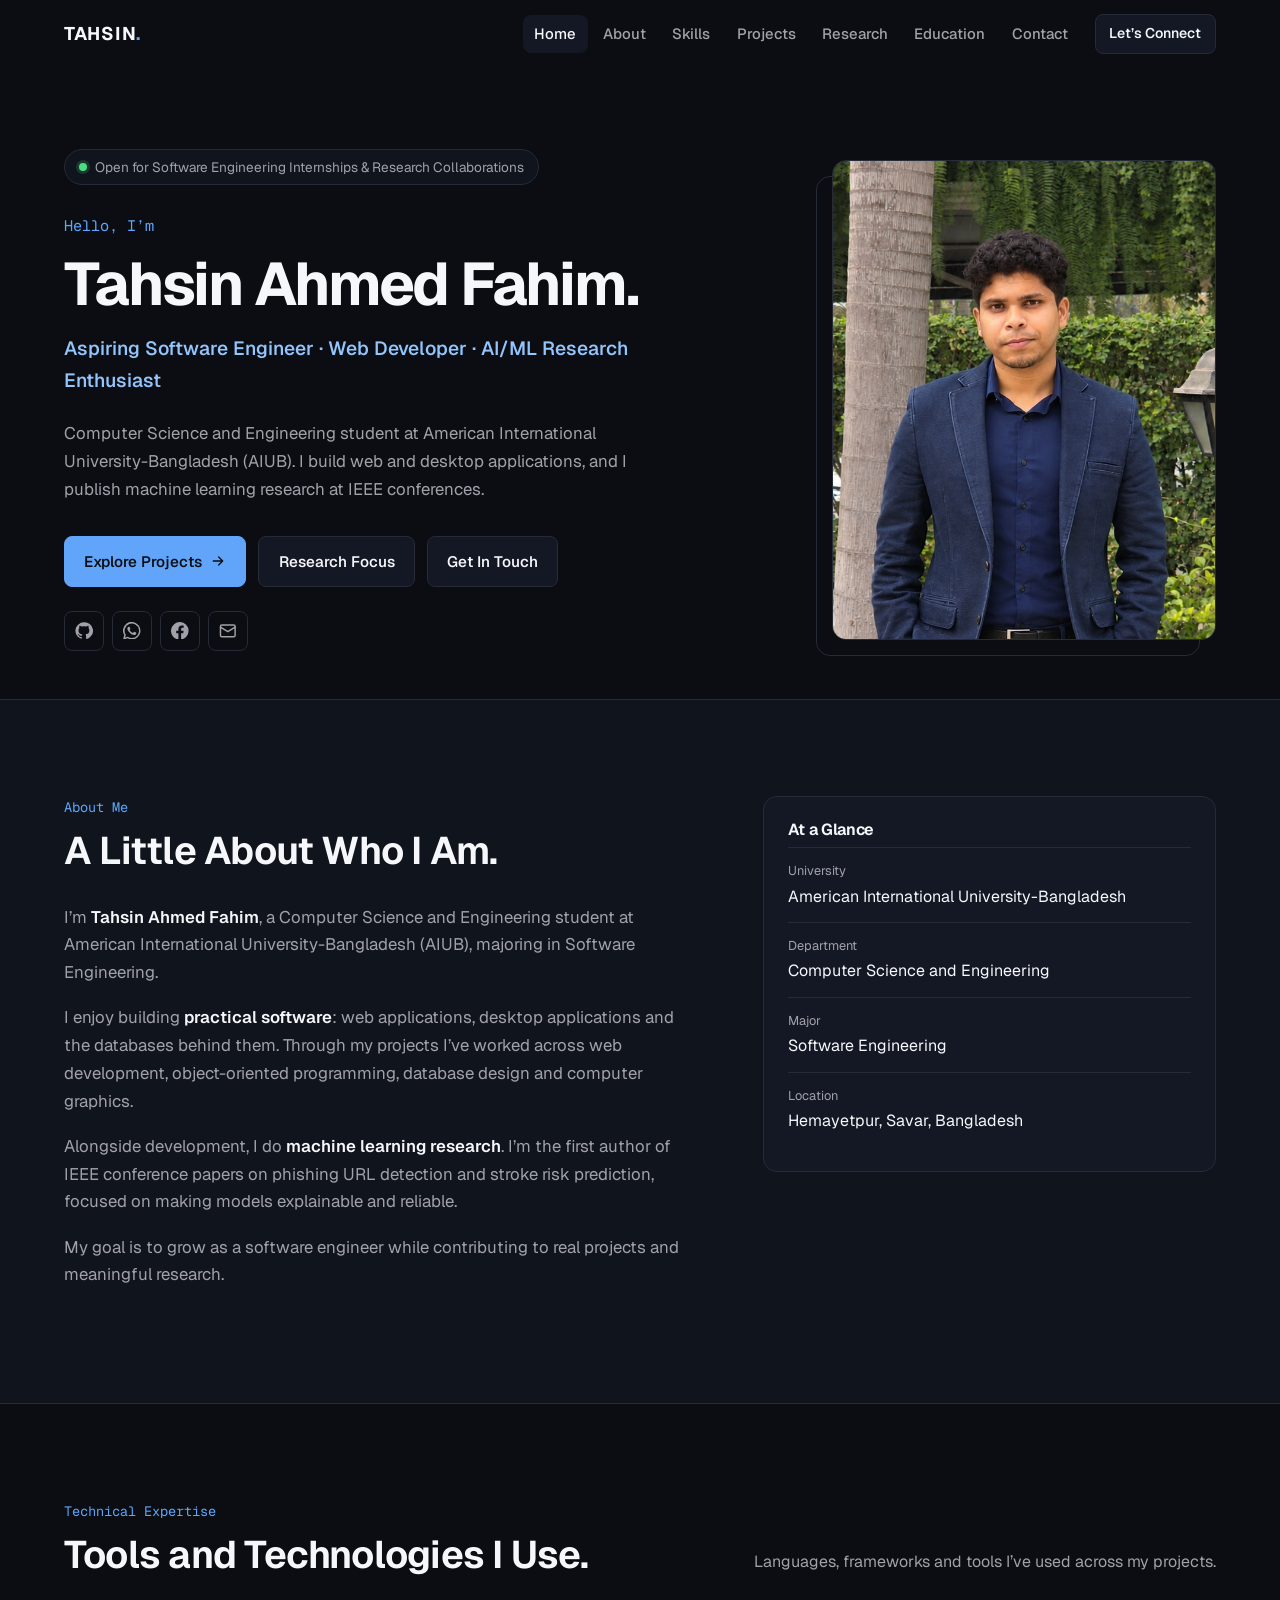
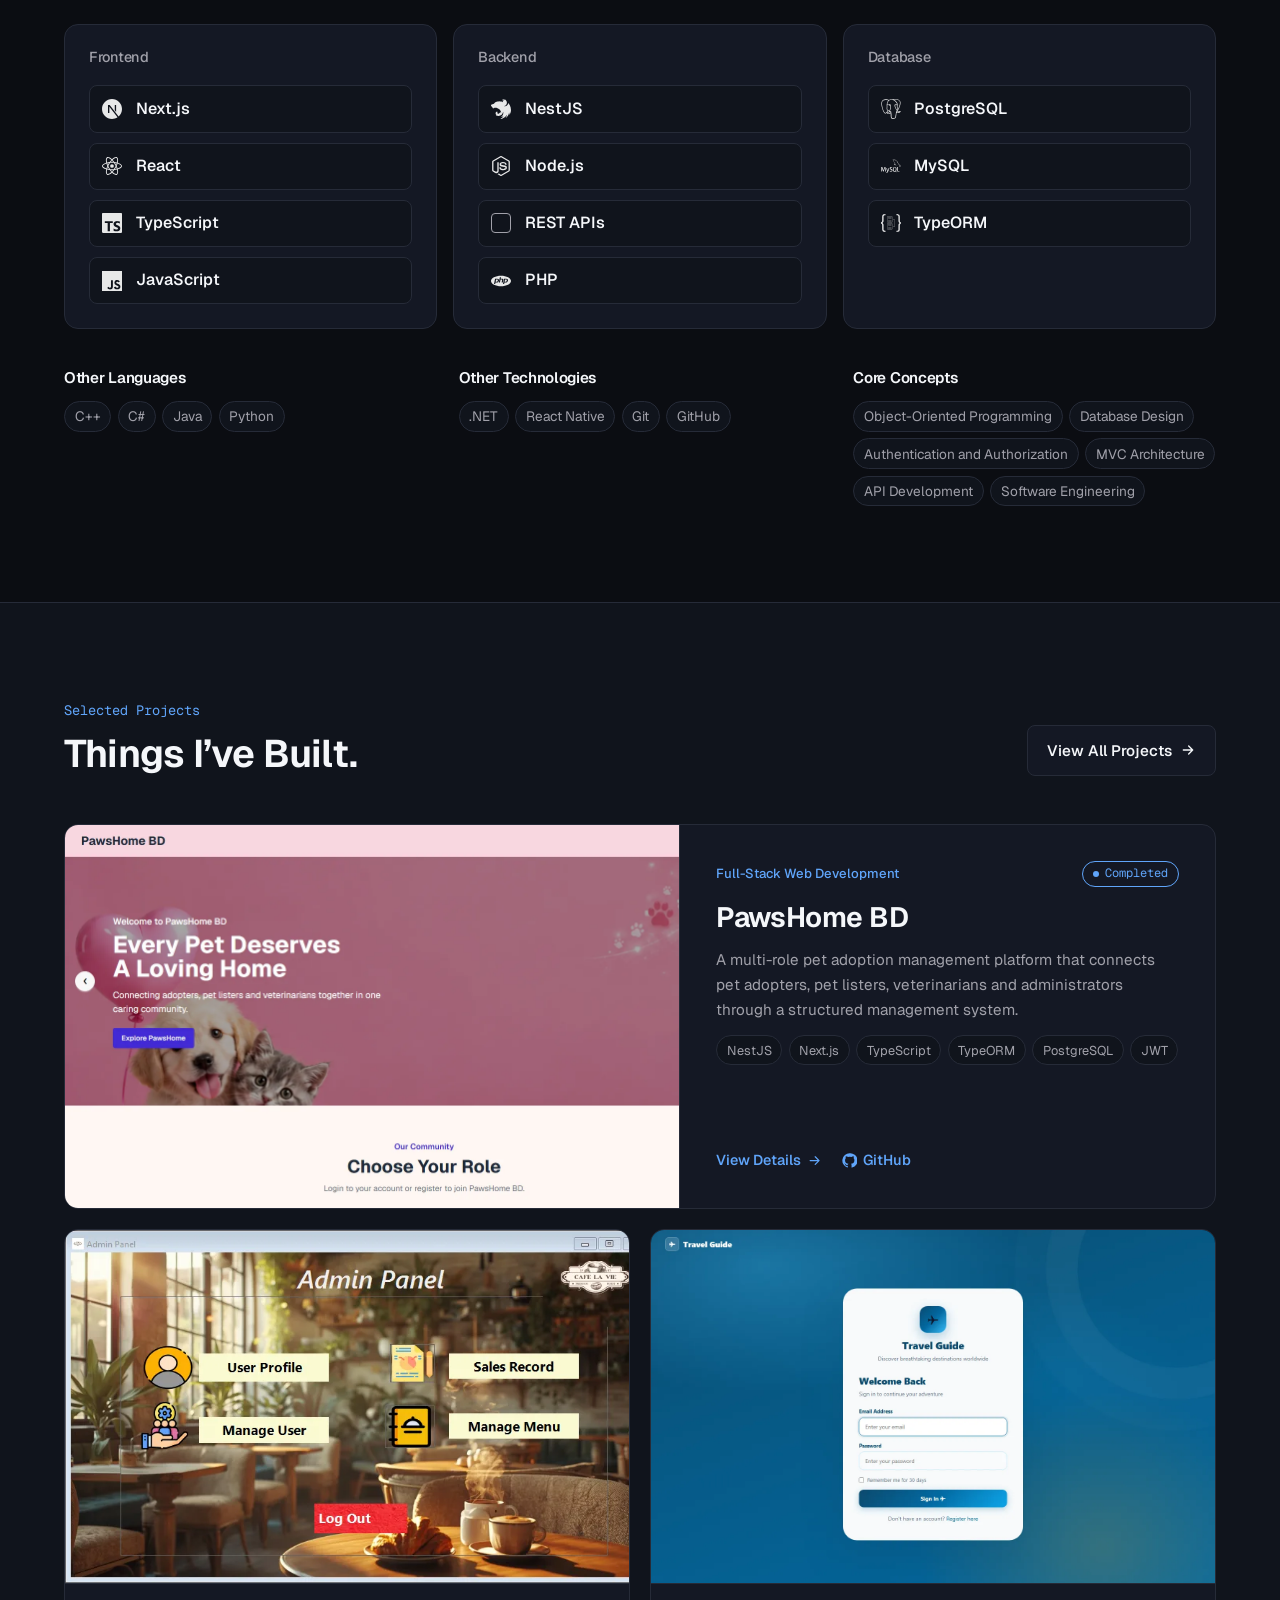
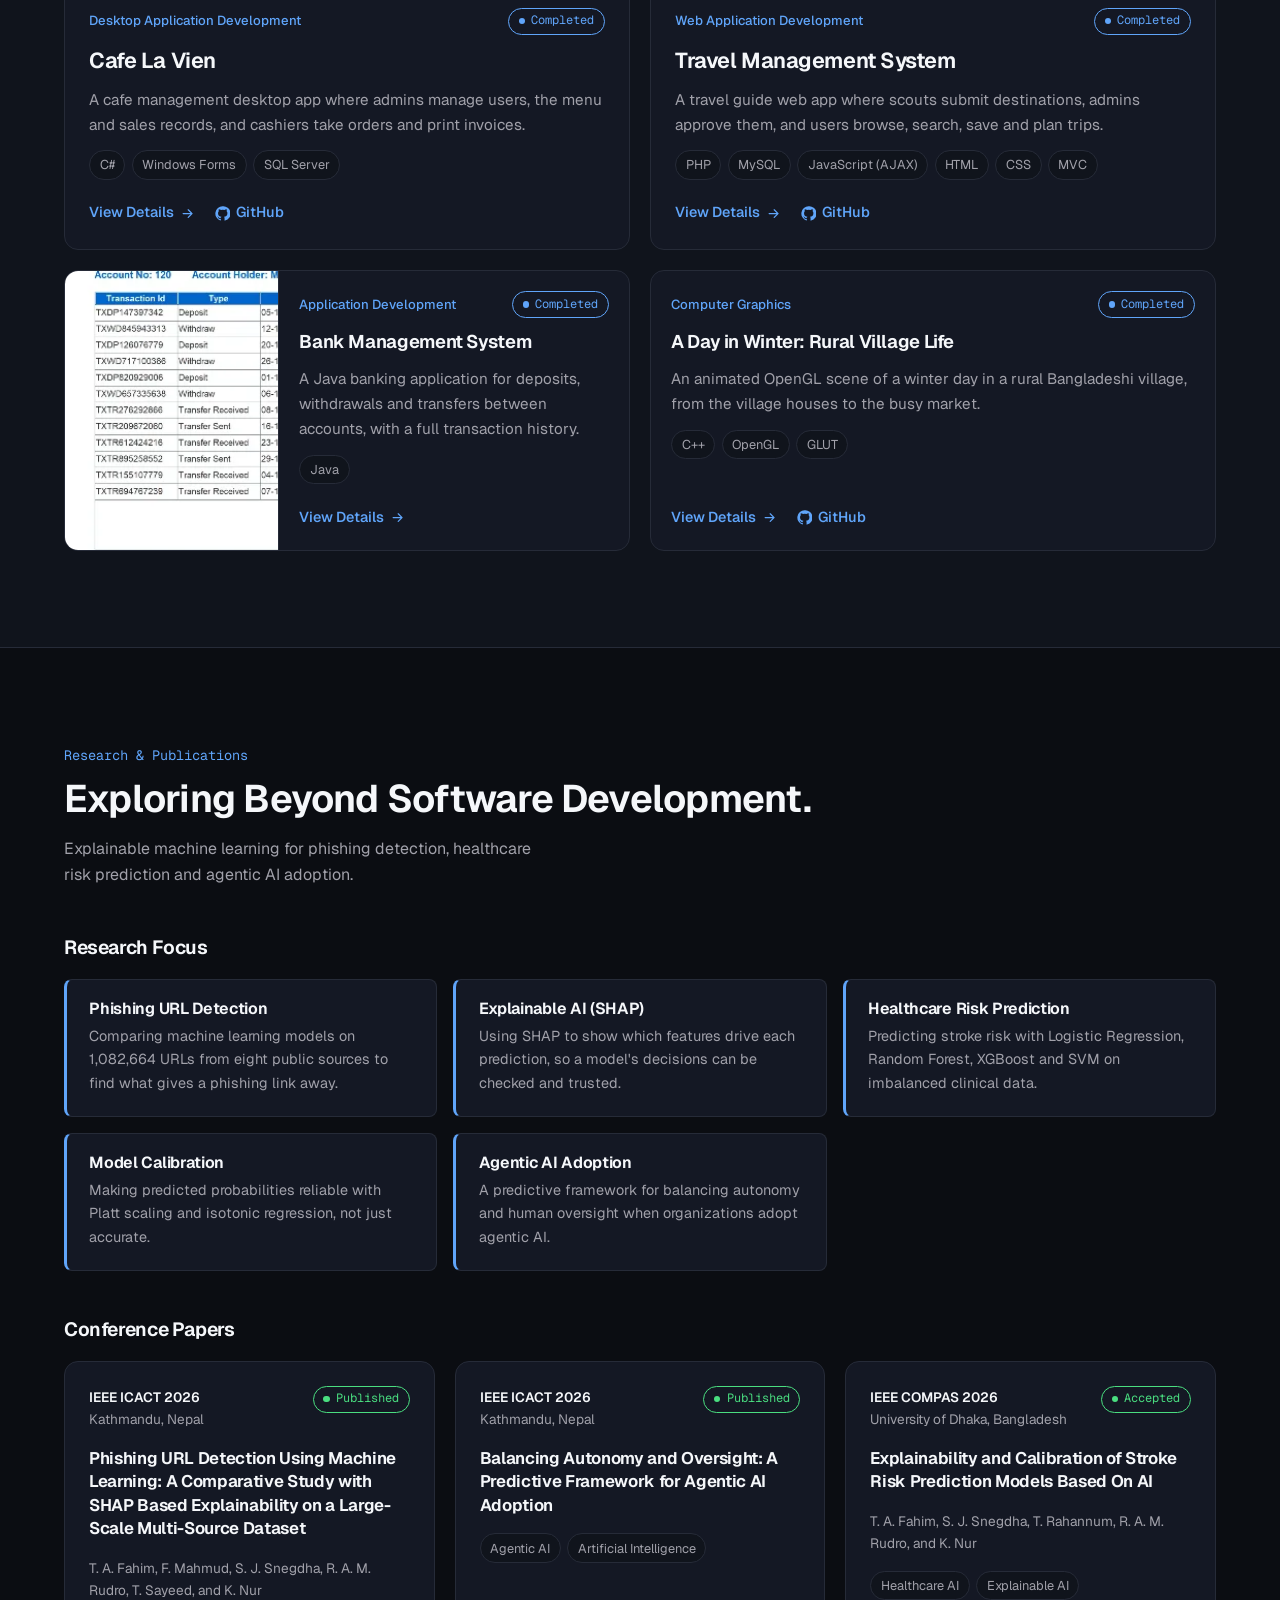
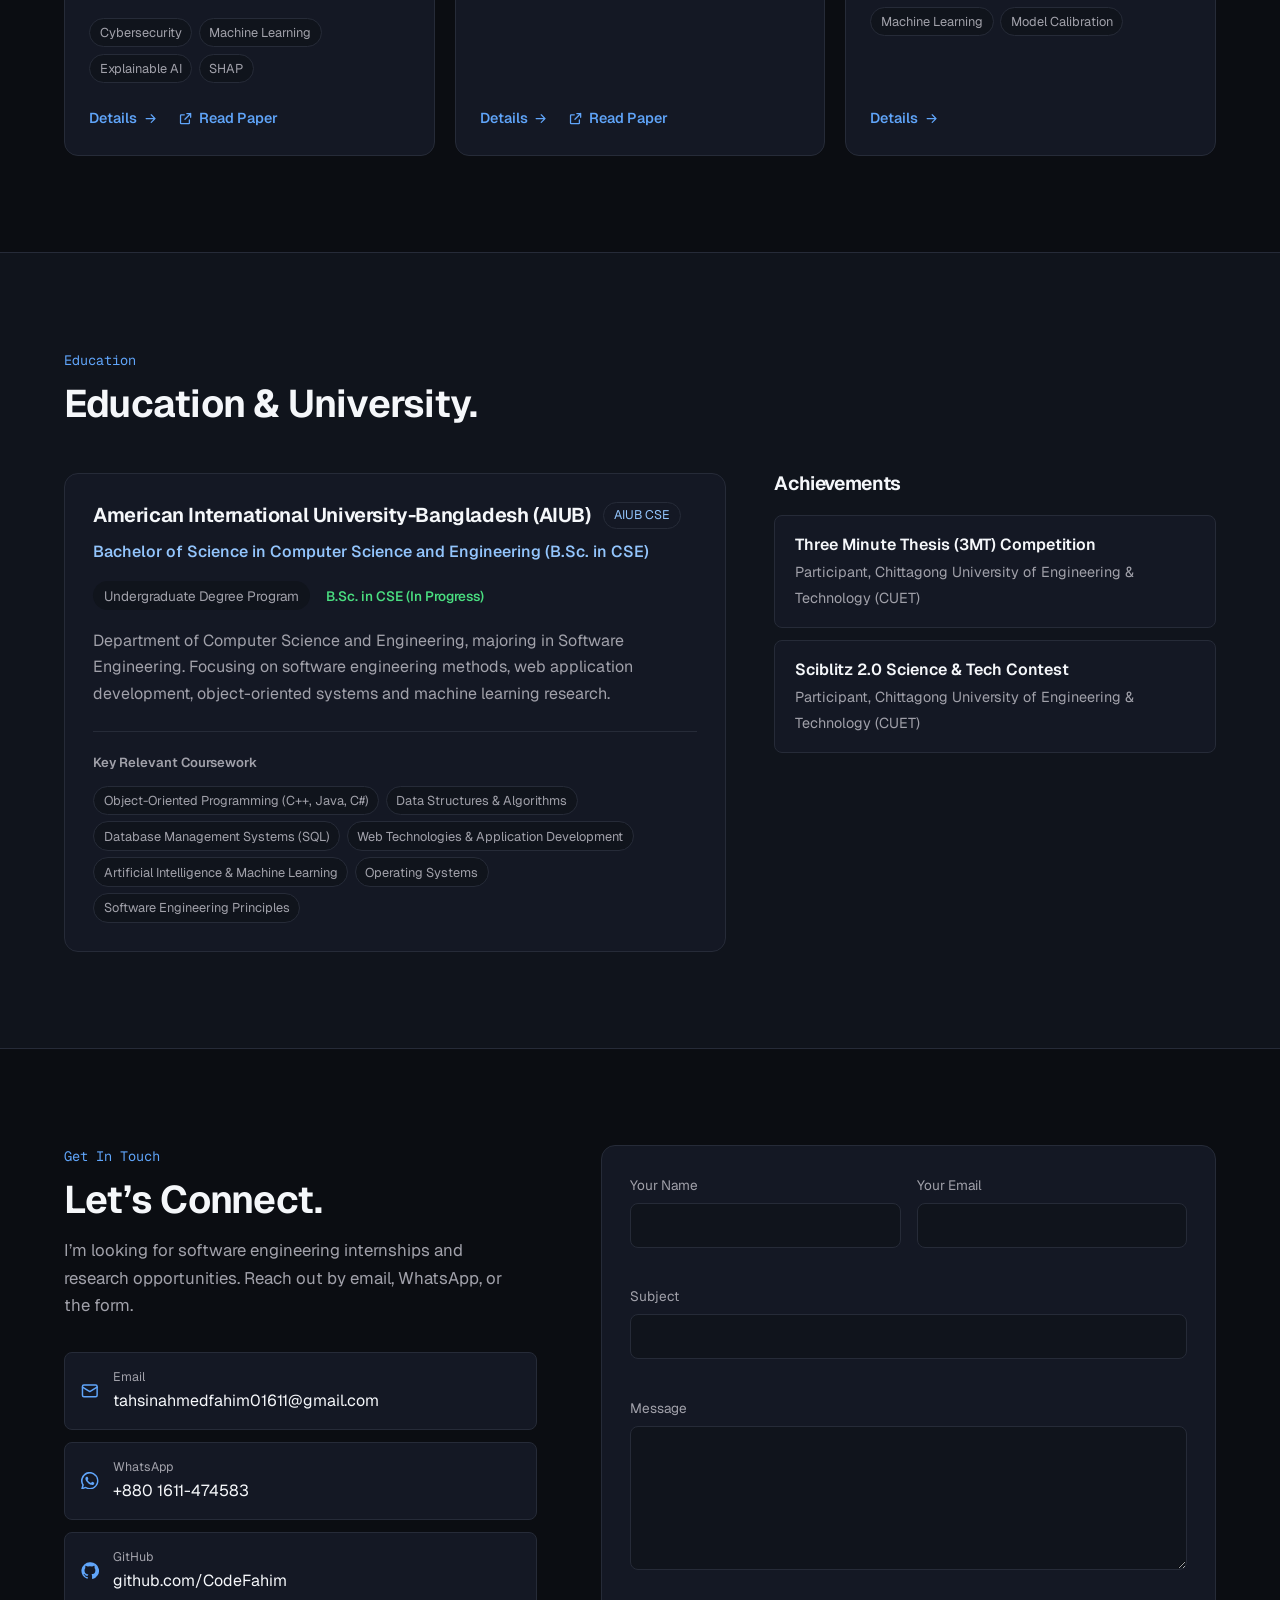
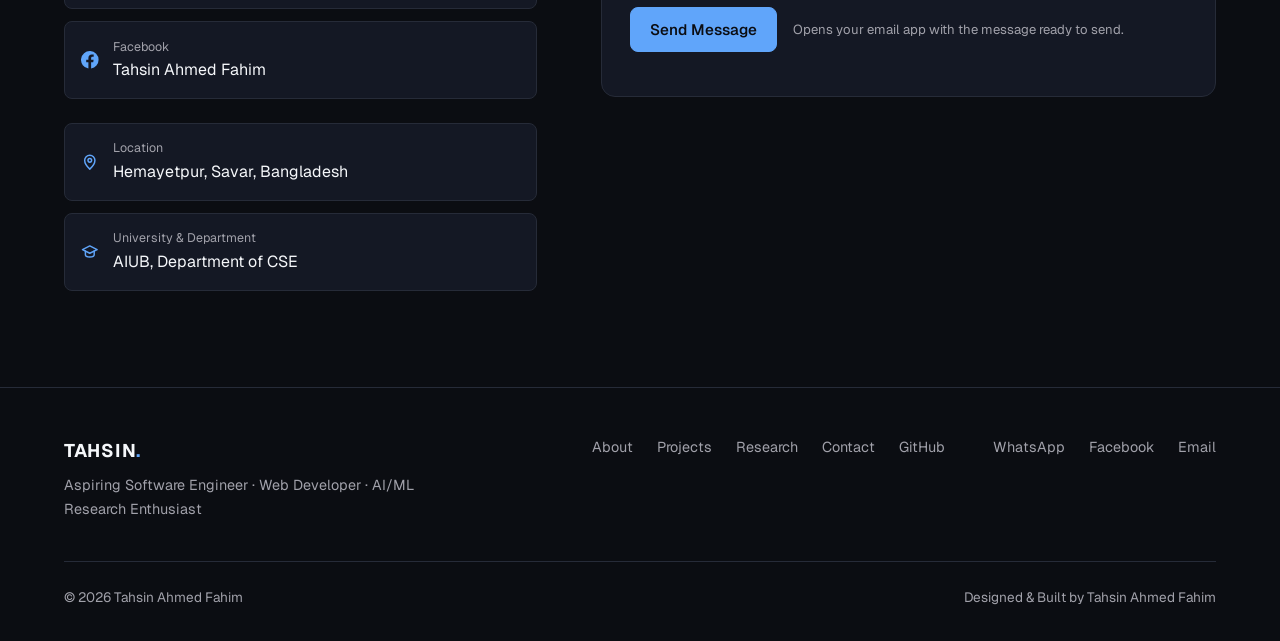
==== commit b2d96163: "Slight Modification" ====
--- a/index.html
+++ b/index.html
@@ -72,7 +72,7 @@
             <a class="btn btn-primary" href="#projects">Explore Projects <svg viewBox="0 0 24 24" fill="none" stroke="currentColor" stroke-width="2" stroke-linecap="round" stroke-linejoin="round" aria-hidden="true"><path d="M5 12h14M13 6l6 6-6 6"/></svg></a>
             <a class="btn" href="#research">Research Focus</a>
             <a class="btn" href="#contact">Get In Touch</a>
-            <a class="btn cv-link" target="_blank"><svg viewBox="0 0 24 24" fill="none" stroke="currentColor" stroke-width="2" stroke-linecap="round" stroke-linejoin="round" aria-hidden="true"><path d="M12 4v11M7 10l5 5 5-5M5 20h14"/></svg> Download CV</a>
+            <a class="btn cv-link"><svg viewBox="0 0 24 24" fill="none" stroke="currentColor" stroke-width="2" stroke-linecap="round" stroke-linejoin="round" aria-hidden="true"><path d="M12 4v11M7 10l5 5 5-5M5 20h14"/></svg> Download CV</a>
           </div>
           <div class="socials">
             <a class="social-link github-link" target="_blank" rel="noopener" aria-label="GitHub"><svg viewBox="0 0 24 24" fill="currentColor" aria-hidden="true"><path d="M12 .5a11.5 11.5 0 0 0-3.6 22.4c.6.1.8-.3.8-.6v-2c-3.2.7-3.9-1.5-3.9-1.5-.5-1.3-1.3-1.7-1.3-1.7-1-.7.1-.7.1-.7 1.2.1 1.8 1.2 1.8 1.2 1 1.8 2.8 1.3 3.5 1 .1-.8.4-1.3.7-1.6-2.6-.3-5.3-1.3-5.3-5.7 0-1.3.5-2.3 1.2-3.1-.1-.3-.5-1.5.1-3.1 0 0 1-.3 3.2 1.2a11 11 0 0 1 5.8 0c2.2-1.5 3.2-1.2 3.2-1.2.6 1.6.2 2.8.1 3.1.8.8 1.2 1.8 1.2 3.1 0 4.4-2.7 5.4-5.3 5.7.4.4.8 1.1.8 2.2v3.3c0 .3.2.7.8.6A11.5 11.5 0 0 0 12 .5Z"/></svg></a>
@@ -206,6 +206,7 @@
             <li><div class="contact-item"><svg viewBox="0 0 24 24" fill="none" stroke="currentColor" stroke-width="2" stroke-linecap="round" stroke-linejoin="round" aria-hidden="true"><path d="M12 22s7-6.2 7-12a7 7 0 1 0-14 0c0 5.8 7 12 7 12Z"/><circle cx="12" cy="10" r="2.5"/></svg><span><small>Location</small>Hemayetpur, Savar, Bangladesh</span></div></li>
             <li><div class="contact-item"><svg viewBox="0 0 24 24" fill="none" stroke="currentColor" stroke-width="2" stroke-linecap="round" stroke-linejoin="round" aria-hidden="true"><path d="M2 9l10-5 10 5-10 5L2 9Z"/><path d="M6 11v5c0 1.5 2.7 3 6 3s6-1.5 6-3v-5"/></svg><span><small>University &amp; Department</small>AIUB, Department of CSE</span></div></li>
           </ul>
+          <a class="btn btn-primary cv-link contact-cv"><svg viewBox="0 0 24 24" fill="none" stroke="currentColor" stroke-width="2" stroke-linecap="round" stroke-linejoin="round" aria-hidden="true"><path d="M12 4v11M7 10l5 5 5-5M5 20h14"/></svg> Download CV</a>
         </div>
 
         <!-- No server: the form checks the fields, then opens your email app (see main.js, section 11) -->
--- a/CSS/style.css
+++ b/CSS/style.css
@@ -109,6 +109,11 @@
 }
 
 /* Hidden on screen, still read by screen readers */
+/* Elements hidden by JavaScript stay hidden even if a class sets display */
+[hidden] {
+  display: none !important;
+}
+
 .visually-hidden {
   position: absolute;
   width: 1px;
@@ -1125,6 +1130,11 @@
   border: 1px solid var(--line);
   border-radius: var(--radius-small);
   background: var(--card);
+}
+
+/* Download CV under the contact list */
+.contact-cv {
+  margin-top: 1.25rem;
 }
 
 .contact-list a:hover {
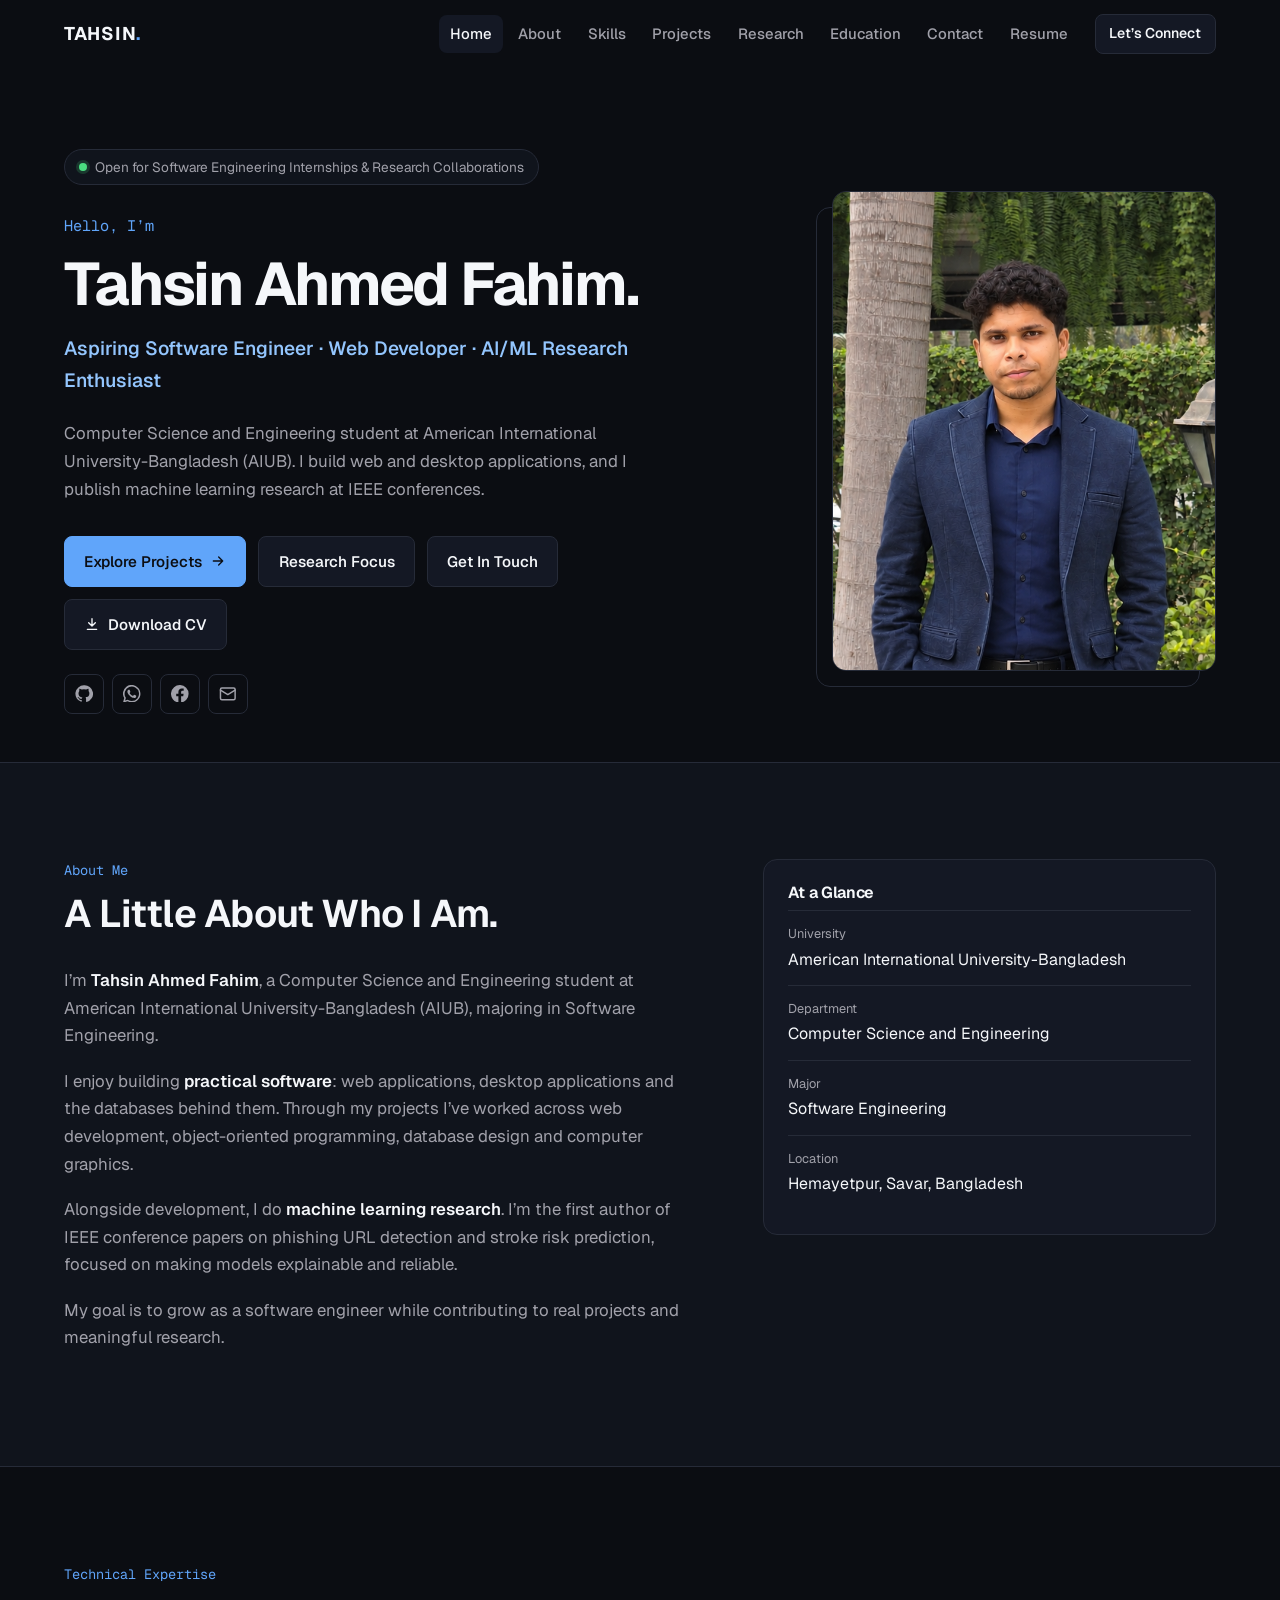
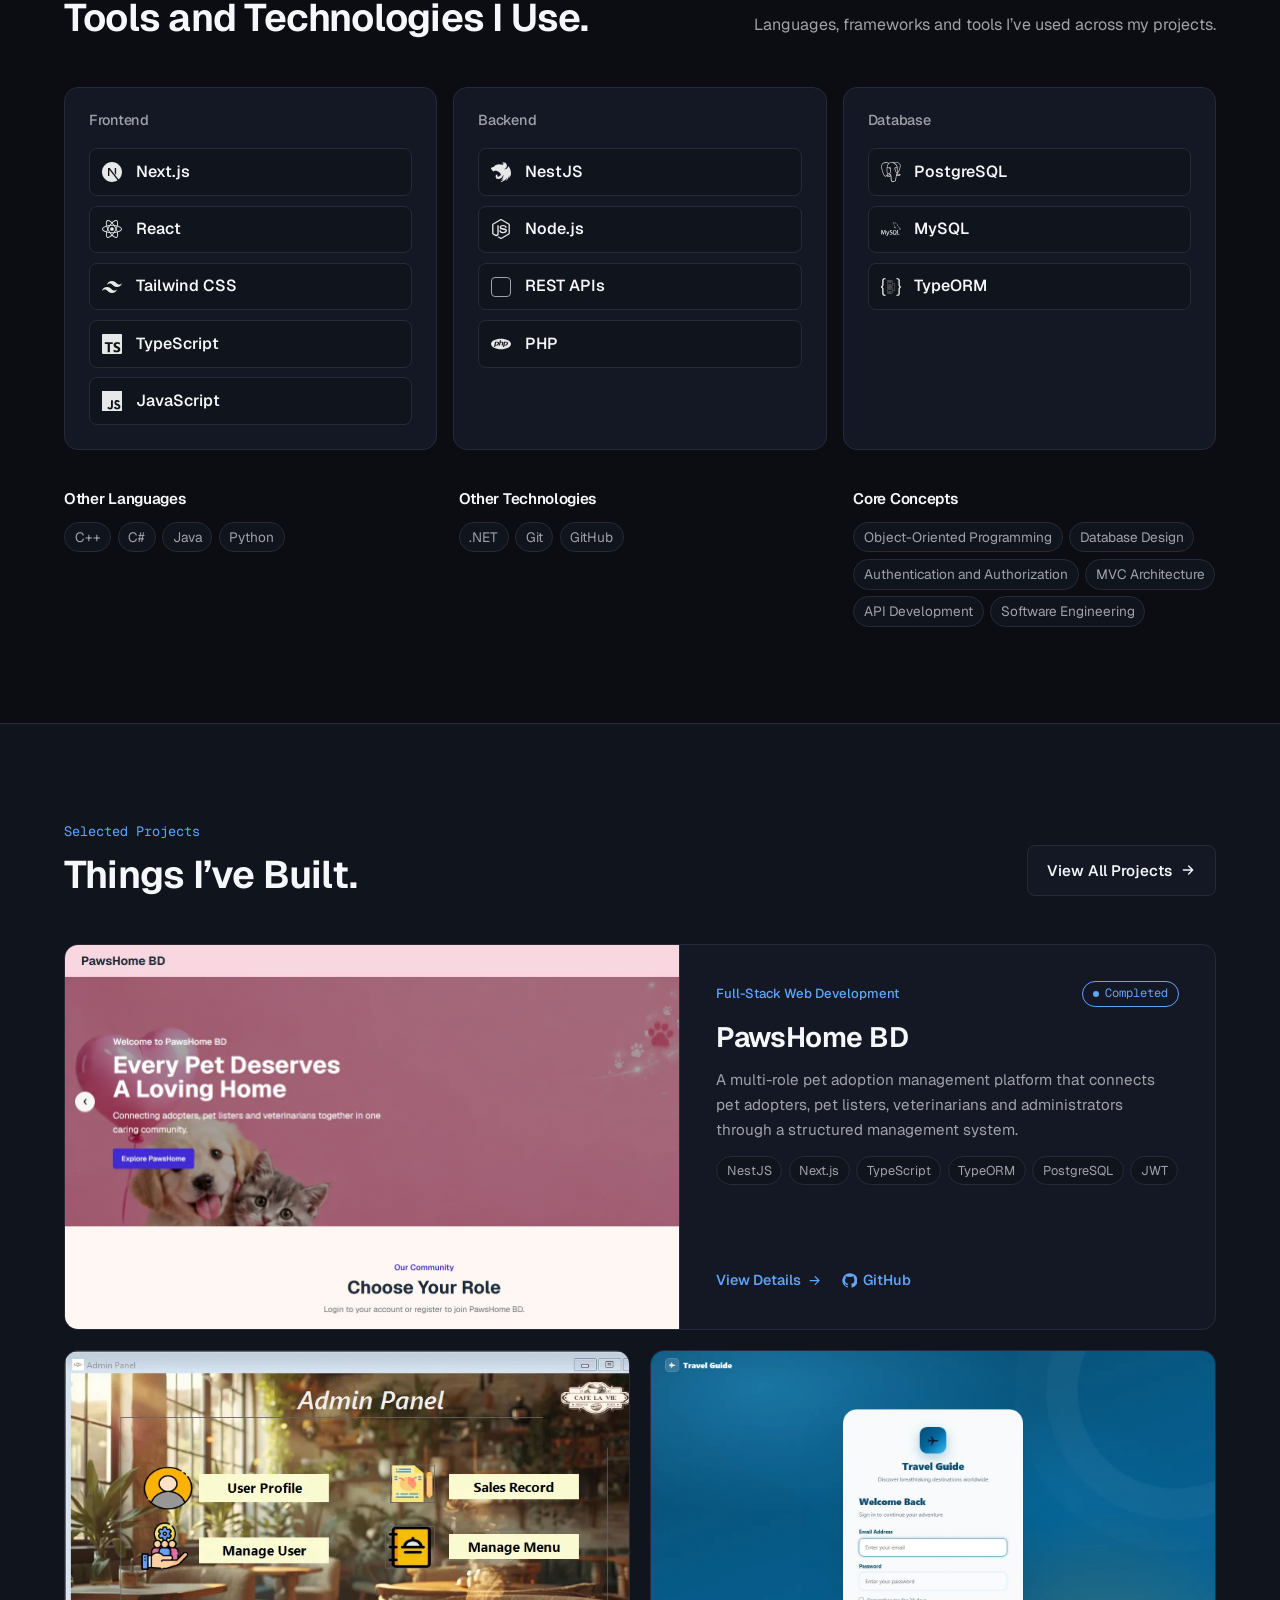
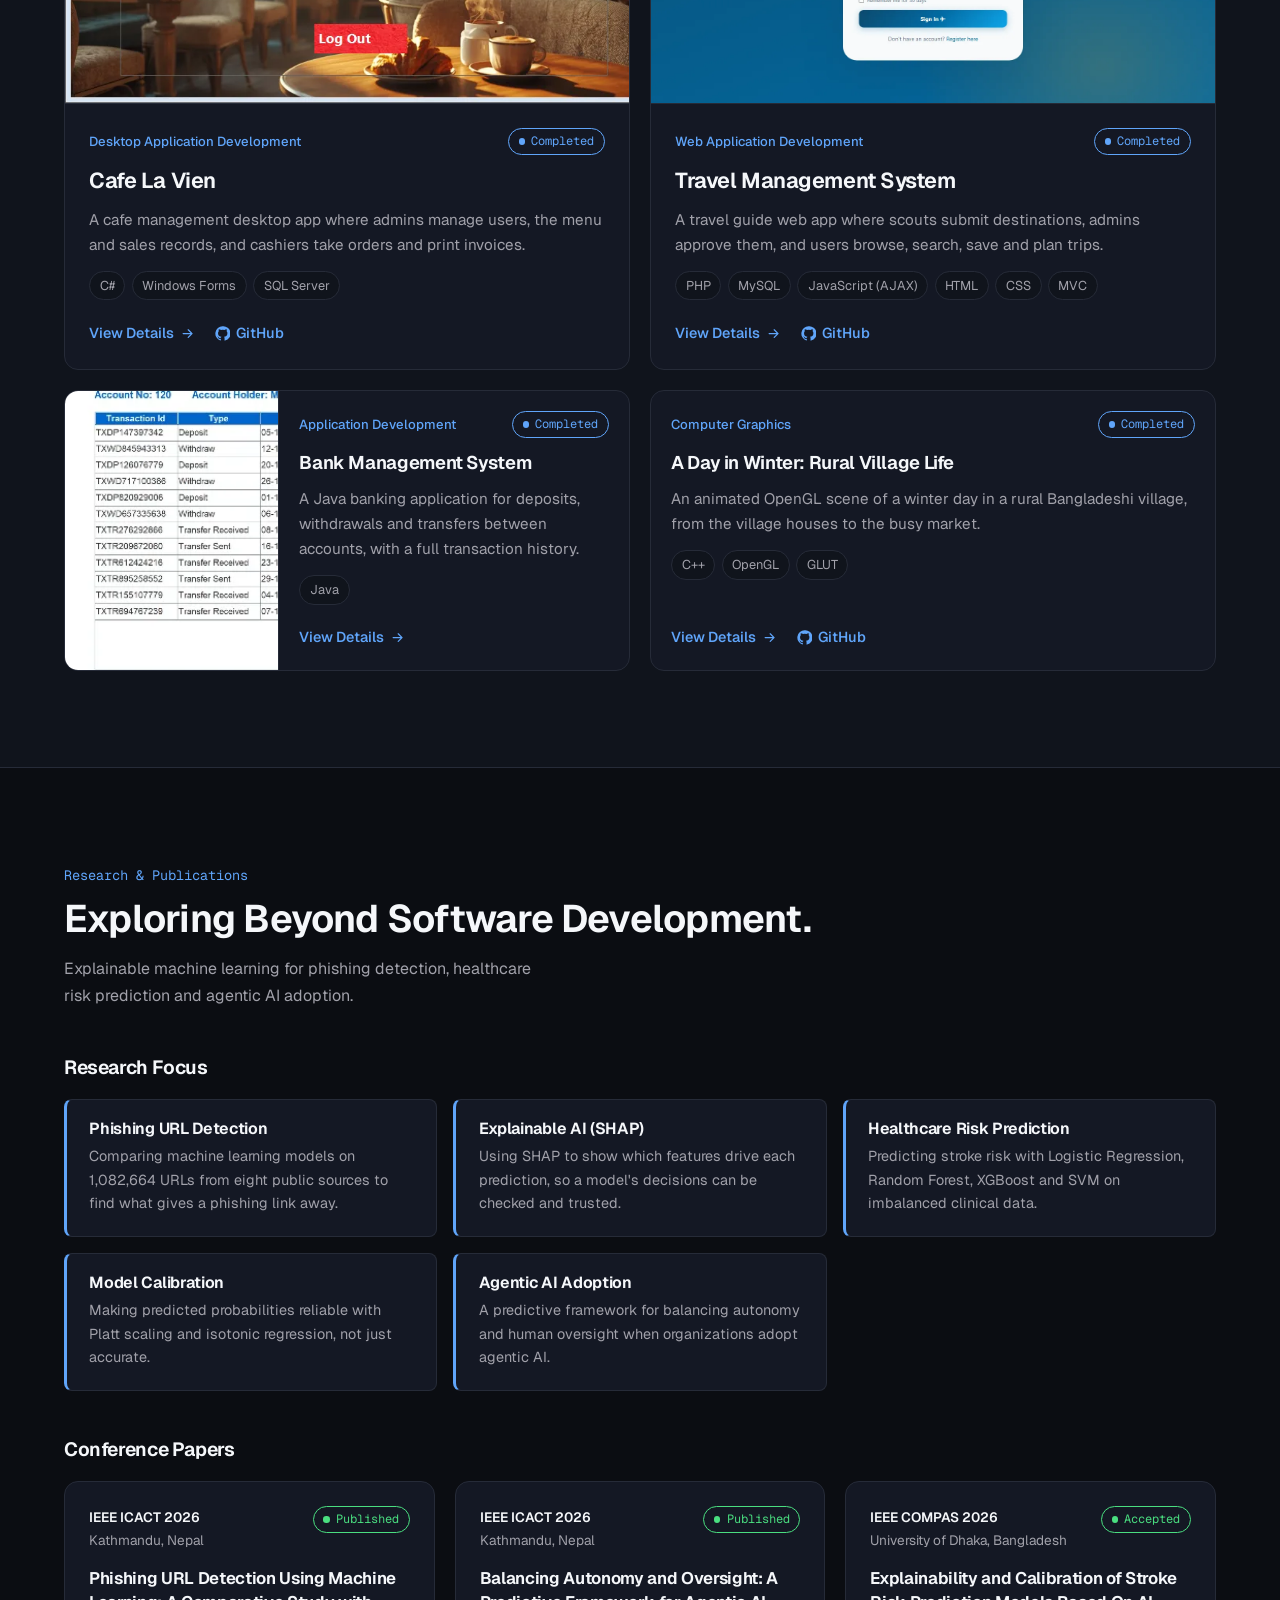
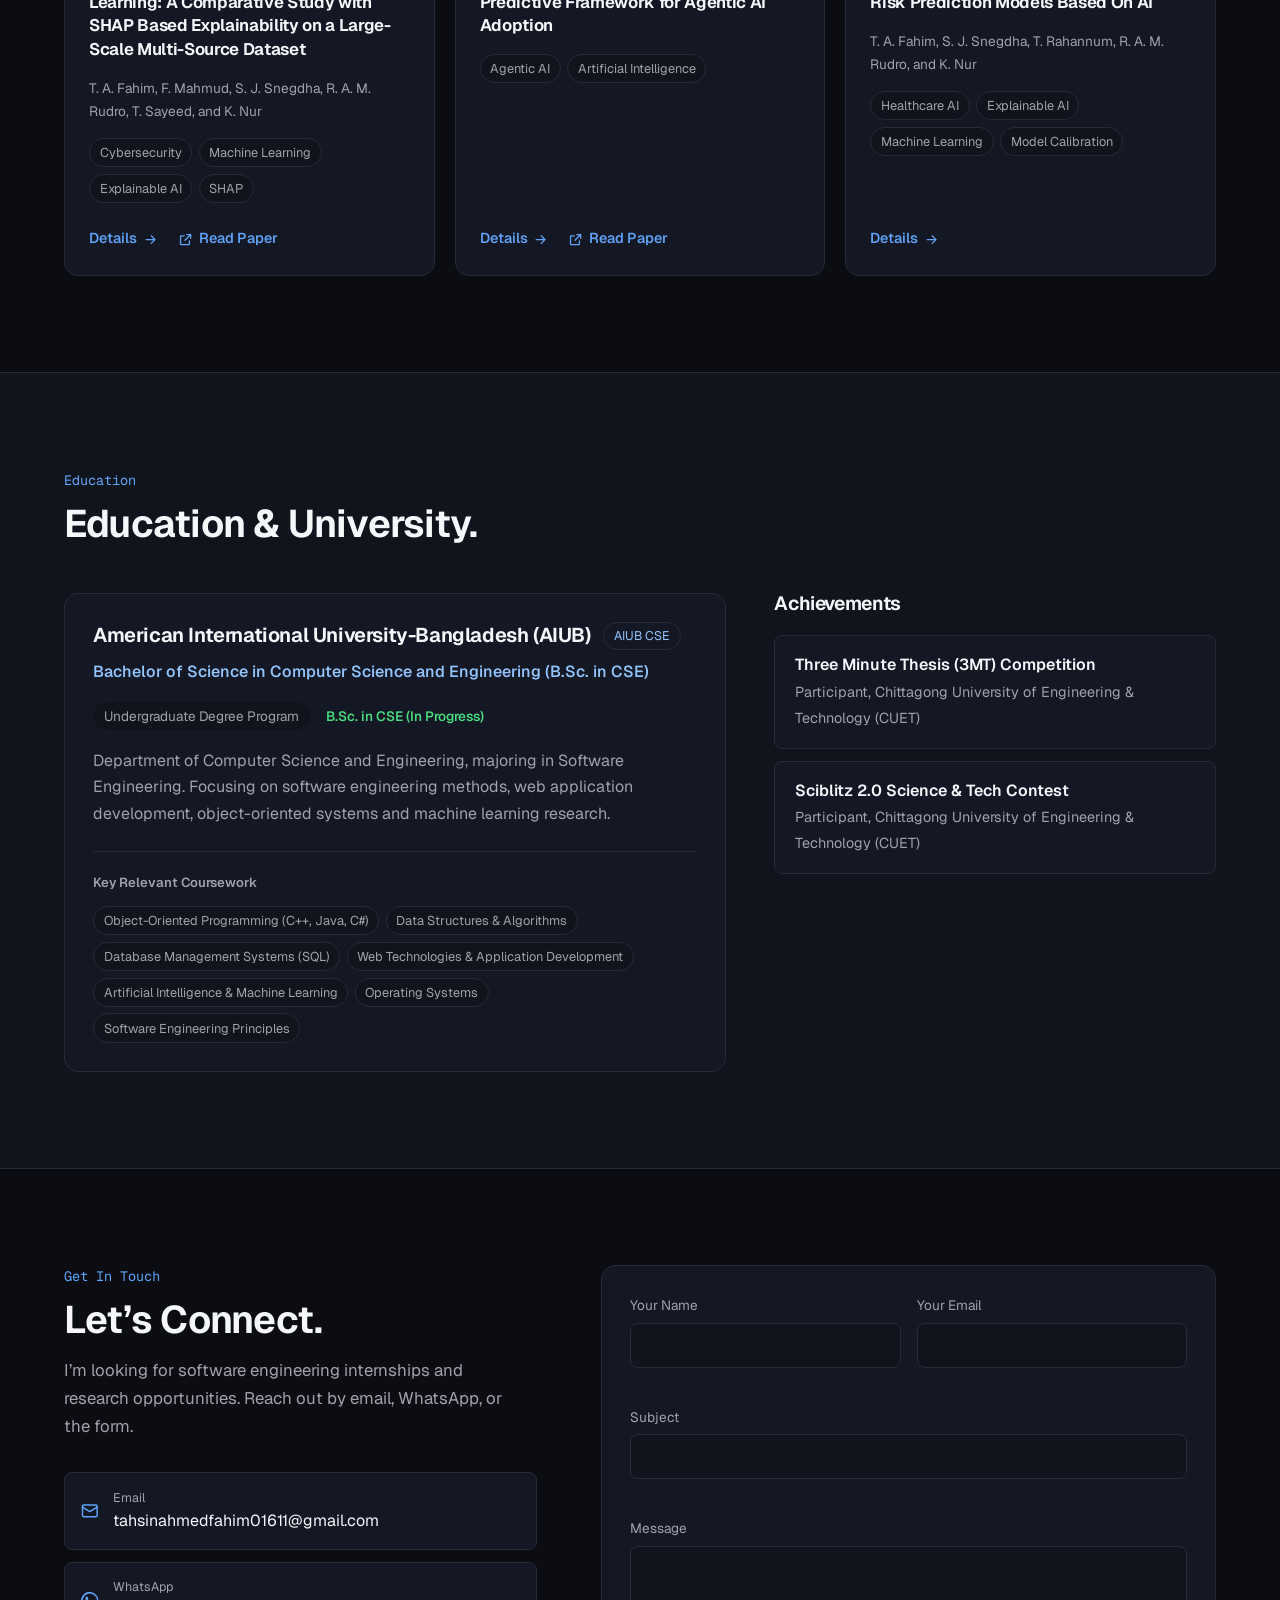
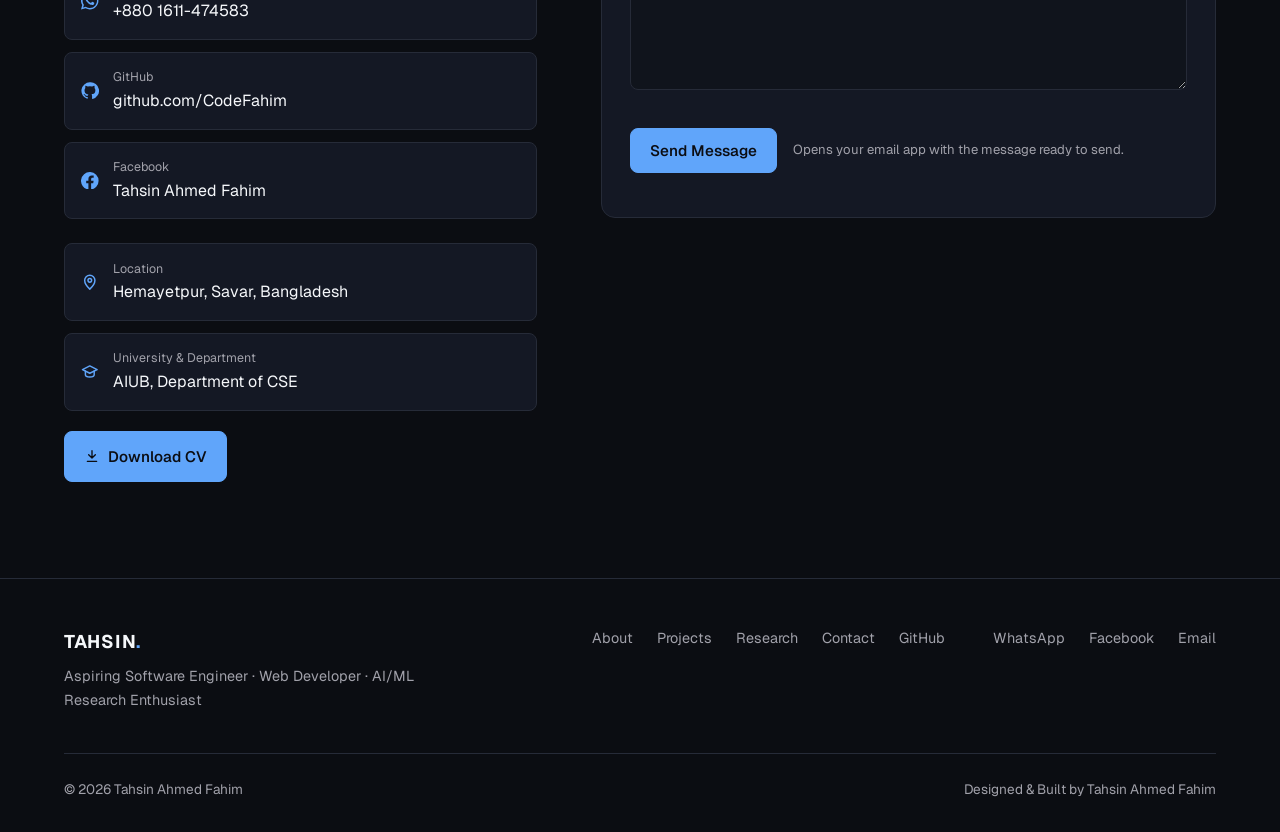
==== commit ebb0306f: "CV added" ====
--- a/index.html
+++ b/index.html
@@ -45,6 +45,7 @@
           <li><a href="#research">Research</a></li>
           <li><a href="#education">Education</a></li>
           <li><a href="#contact">Contact</a></li>
+          <li><a class="cv-link nav-cv">Resume</a></li>
         </ul>
         <a class="btn btn-small btn-connect" href="#contact">Let’s Connect</a>
         <button class="menu-btn" id="menu-btn" type="button" aria-label="Menu" aria-expanded="false" aria-controls="nav-links">
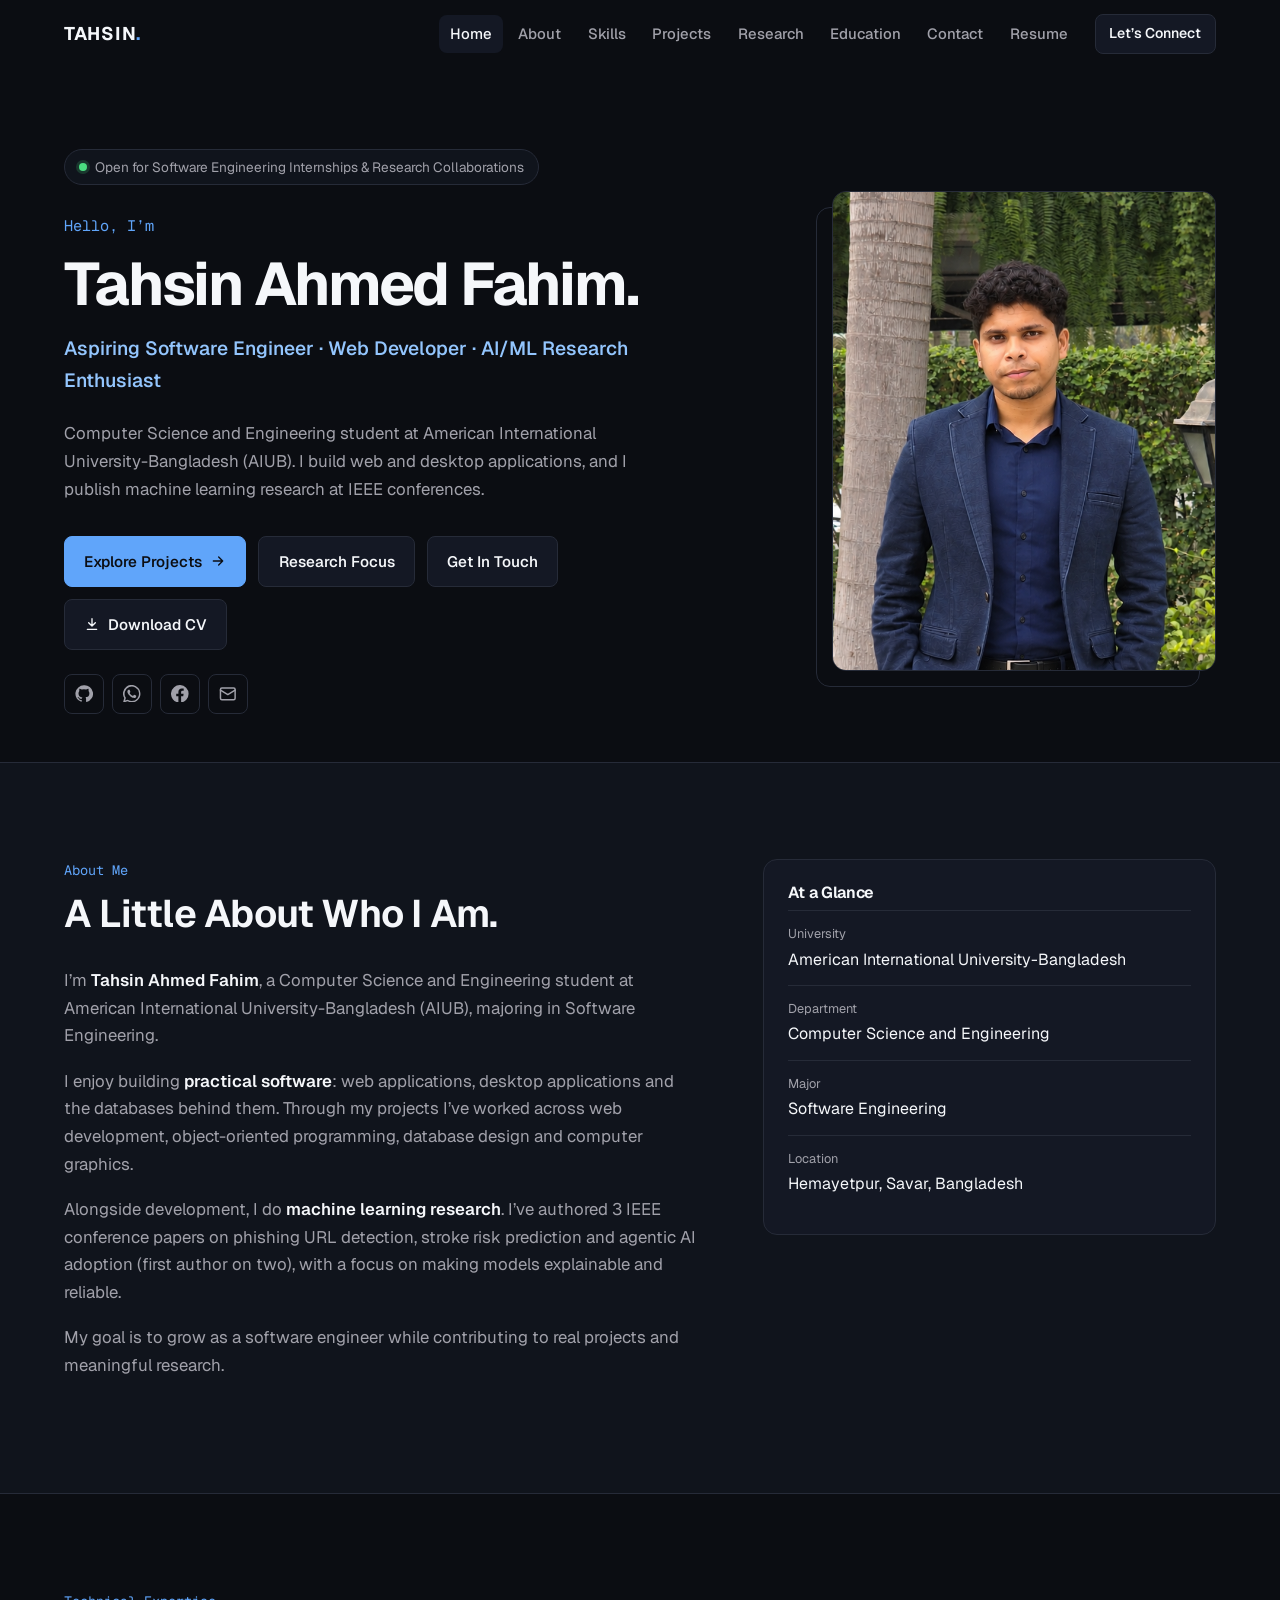
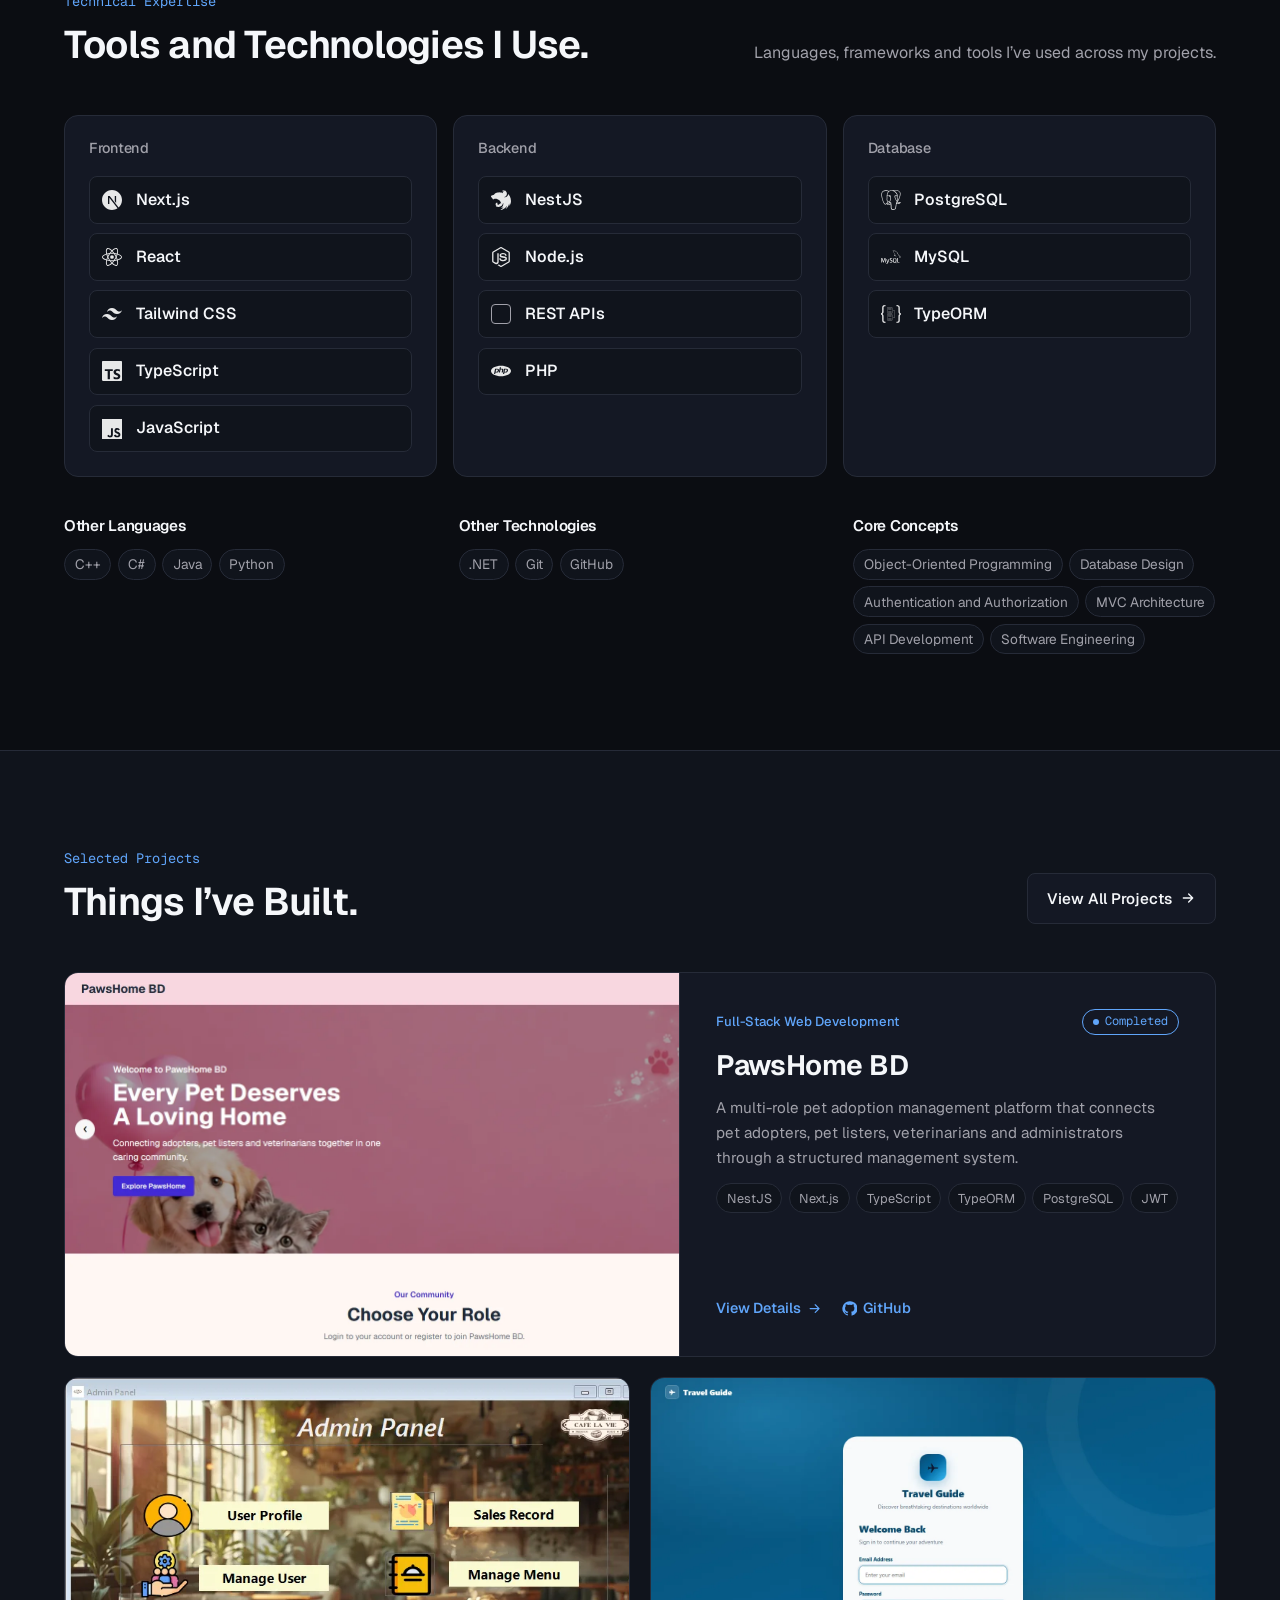
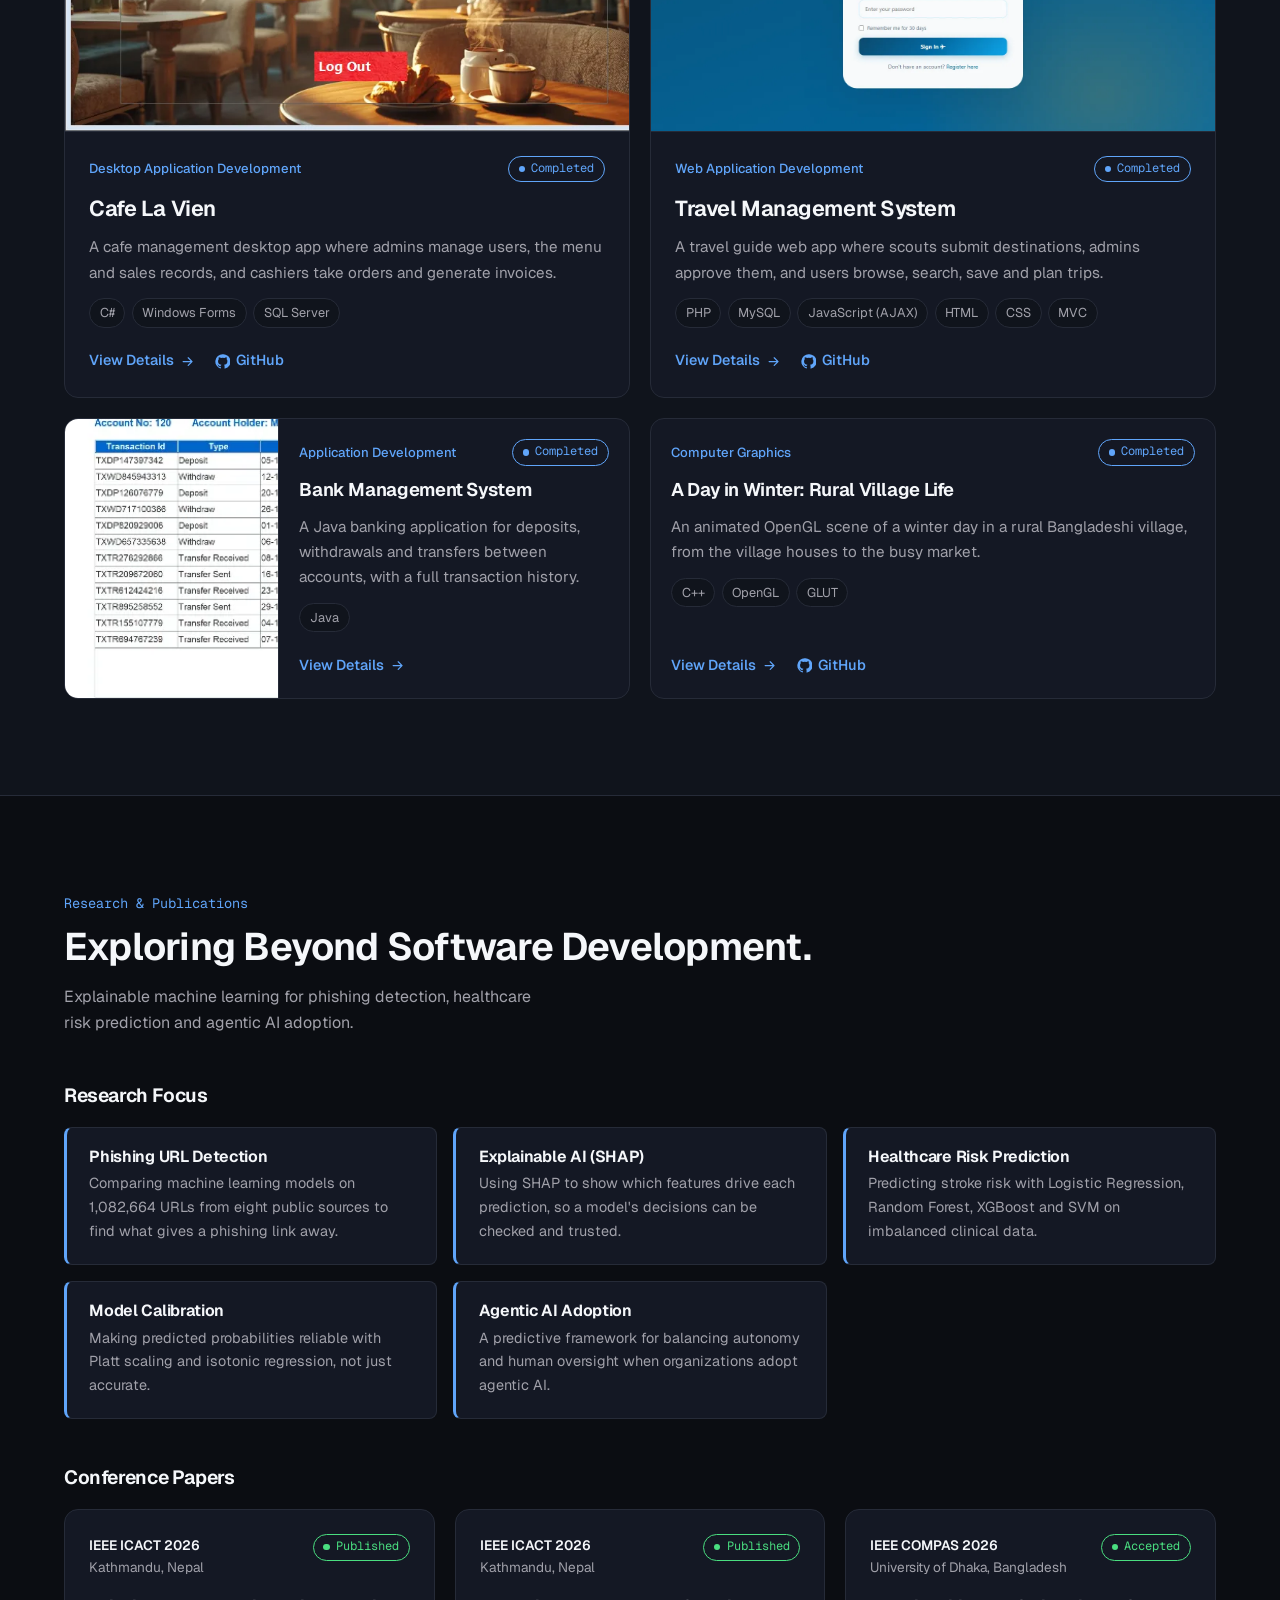
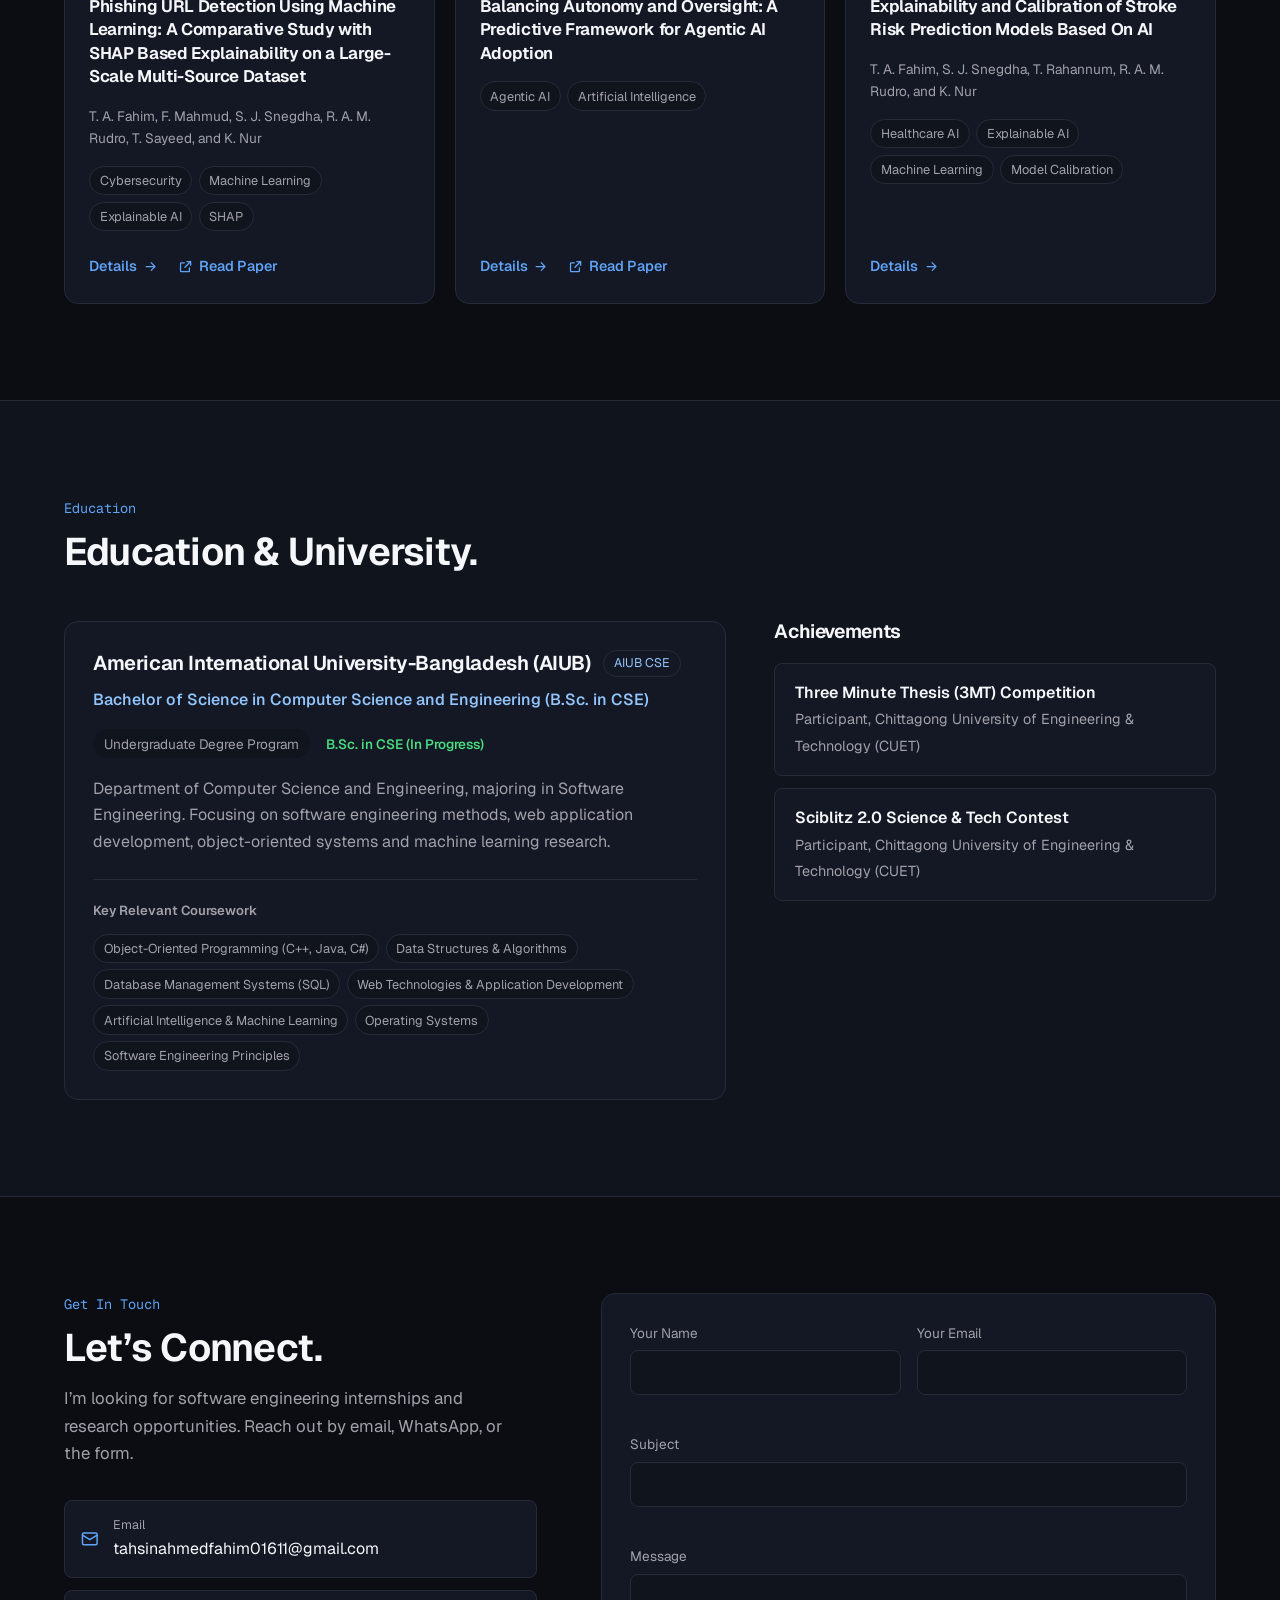
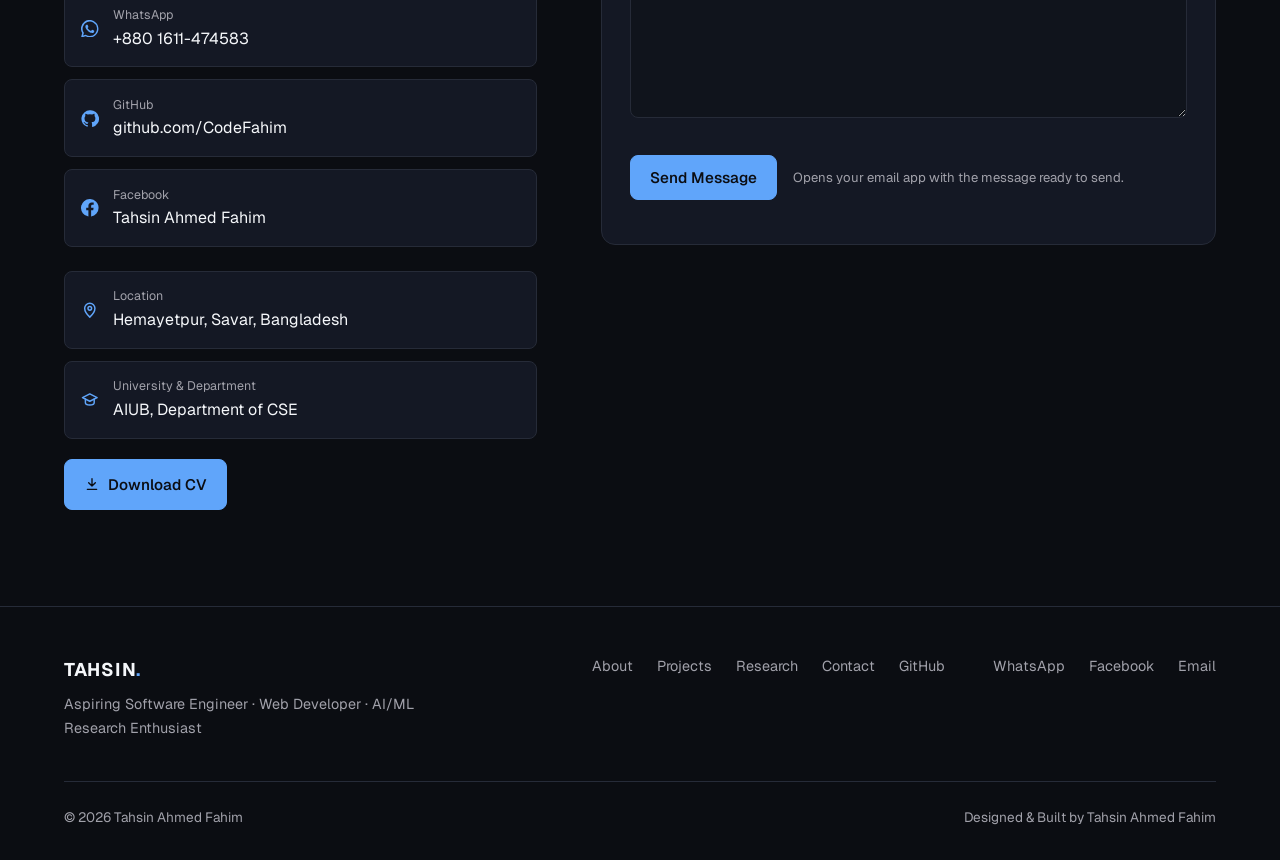
==== commit 79c34833: "update" ====
--- a/index.html
+++ b/index.html
@@ -101,7 +101,7 @@
           <div class="about-text" style="margin-top:2rem">
             <p>I’m <strong>Tahsin Ahmed Fahim</strong>, a Computer Science and Engineering student at American International University-Bangladesh (AIUB), majoring in Software Engineering.</p>
             <p>I enjoy building <strong>practical software</strong>: web applications, desktop applications and the databases behind them. Through my projects I’ve worked across web development, object-oriented programming, database design and computer graphics.</p>
-            <p>Alongside development, I do <strong>machine learning research</strong>. I’m the first author of IEEE conference papers on phishing URL detection and stroke risk prediction, focused on making models explainable and reliable.</p>
+            <p>Alongside development, I do <strong>machine learning research</strong>. I’ve authored 3 IEEE conference papers on phishing URL detection, stroke risk prediction and agentic AI adoption (first author on two), with a focus on making models explainable and reliable.</p>
             <p>My goal is to grow as a software engineer while contributing to real projects and meaningful research.</p>
           </div>
         </div>
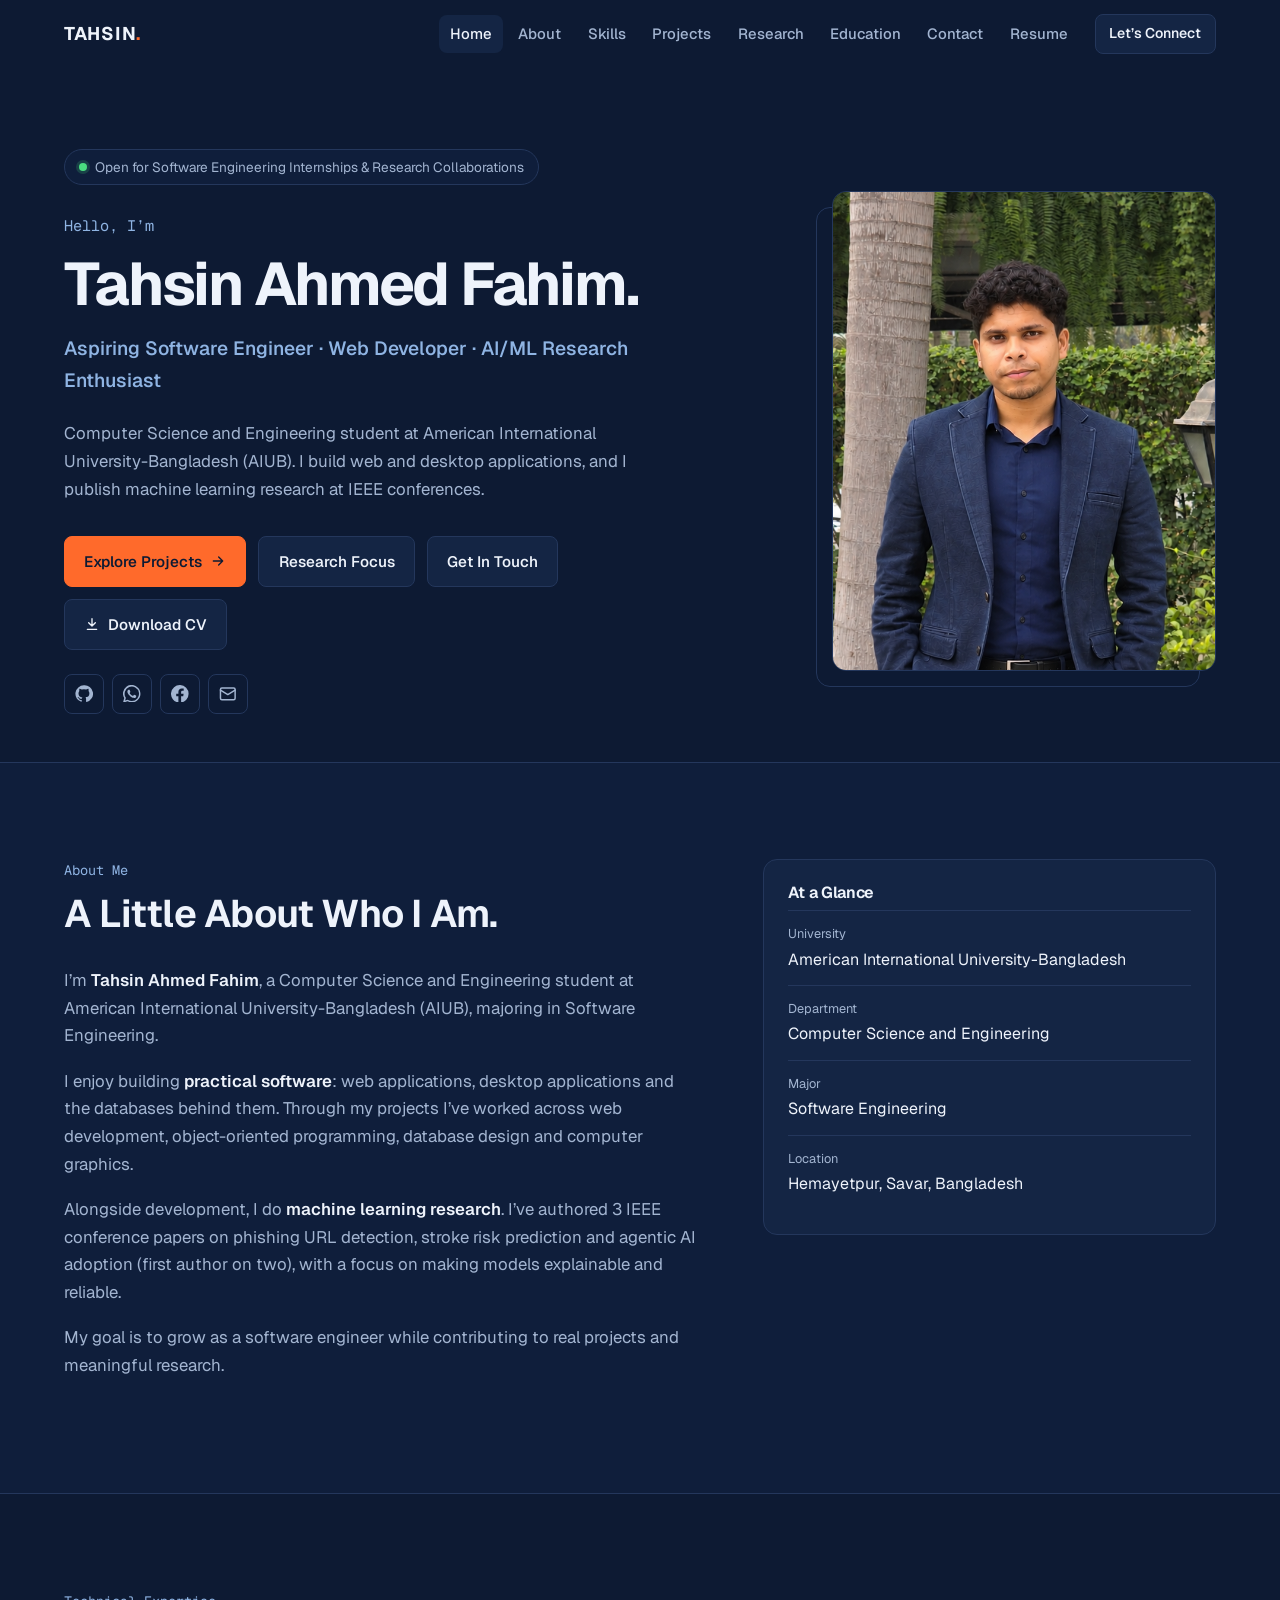
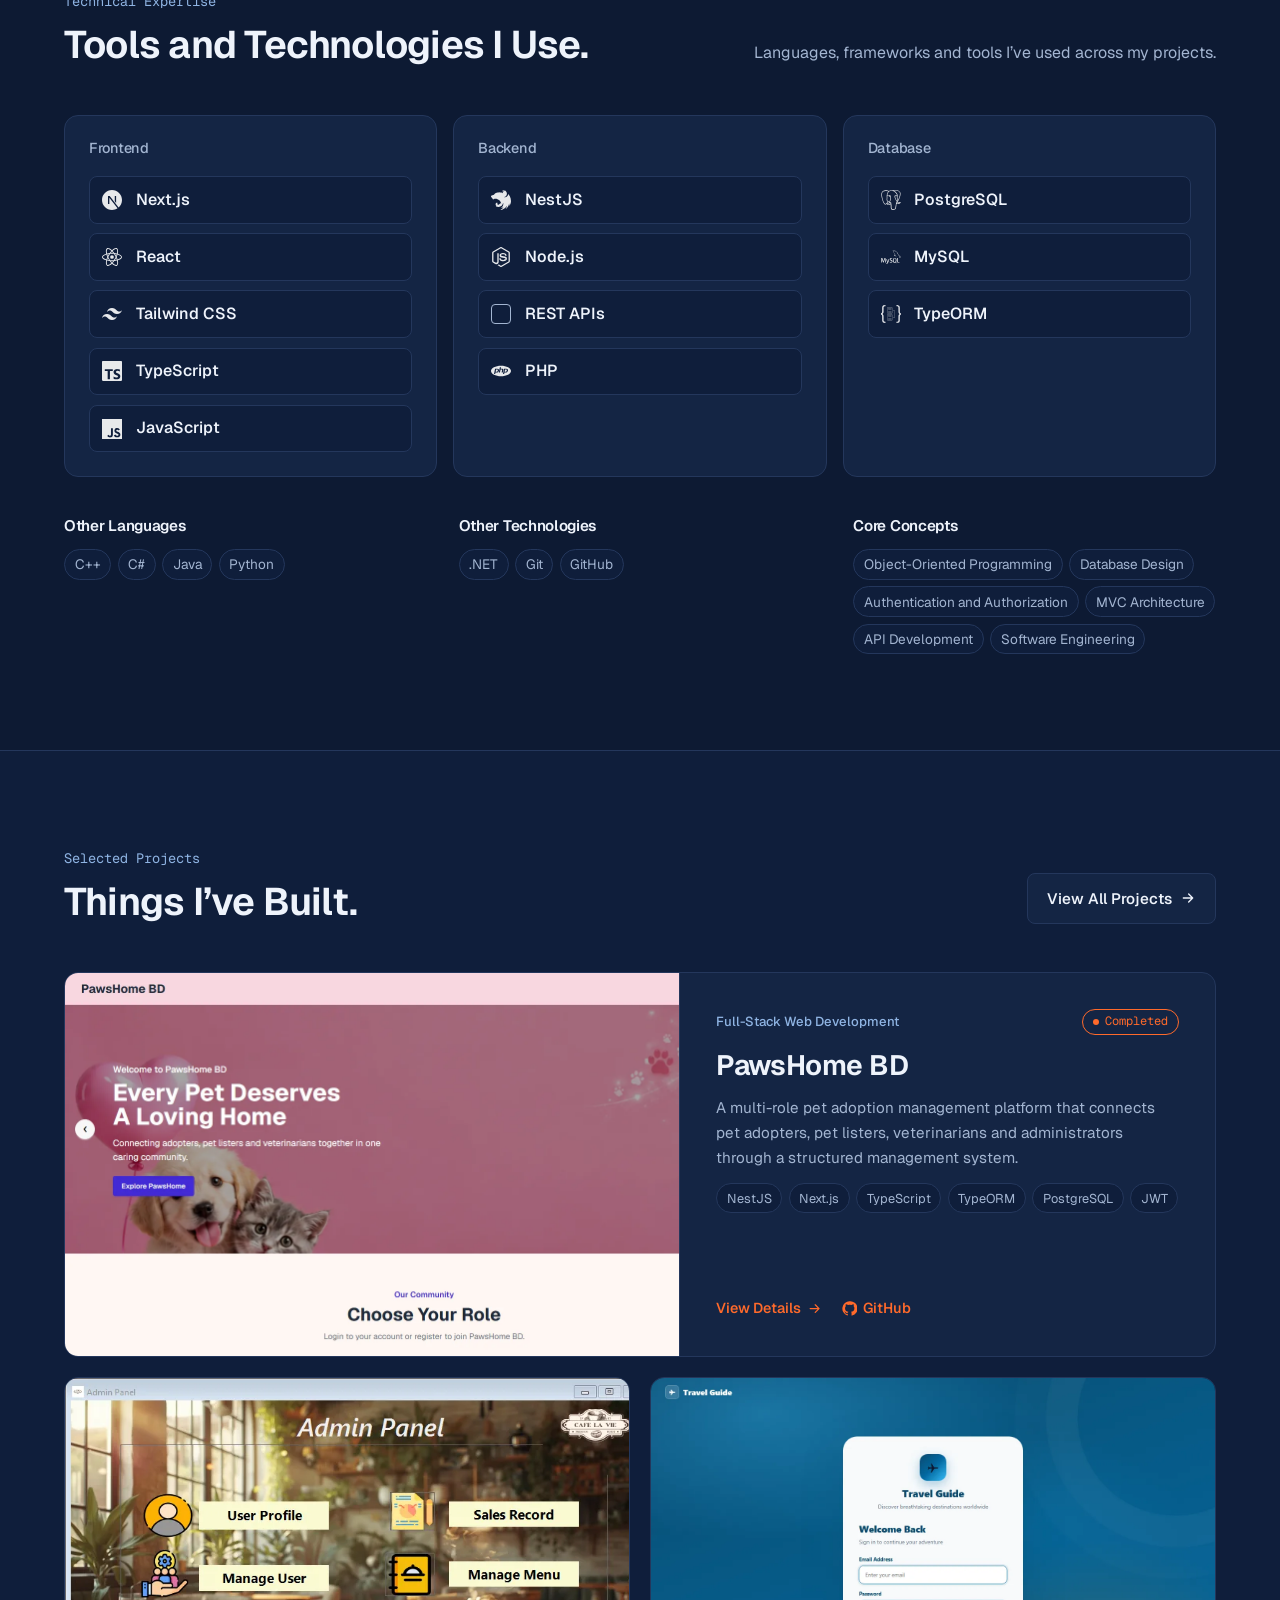
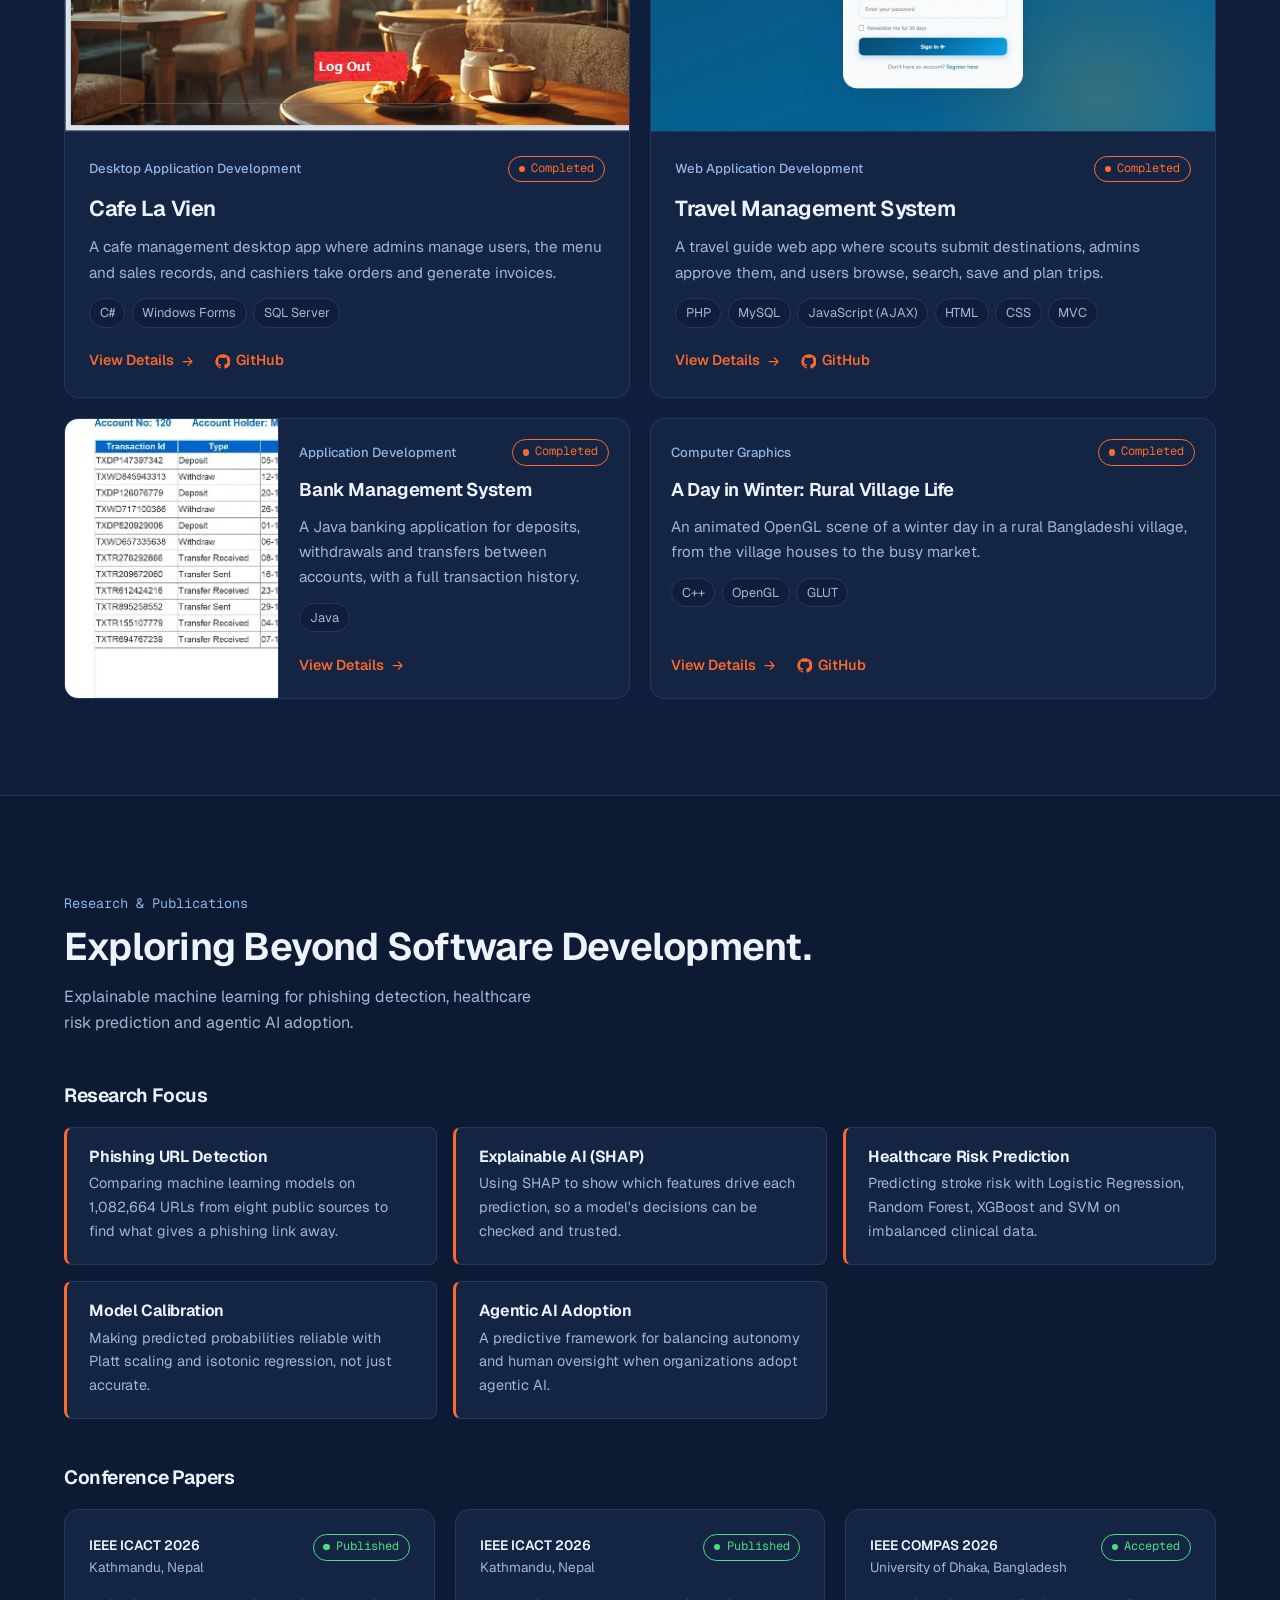
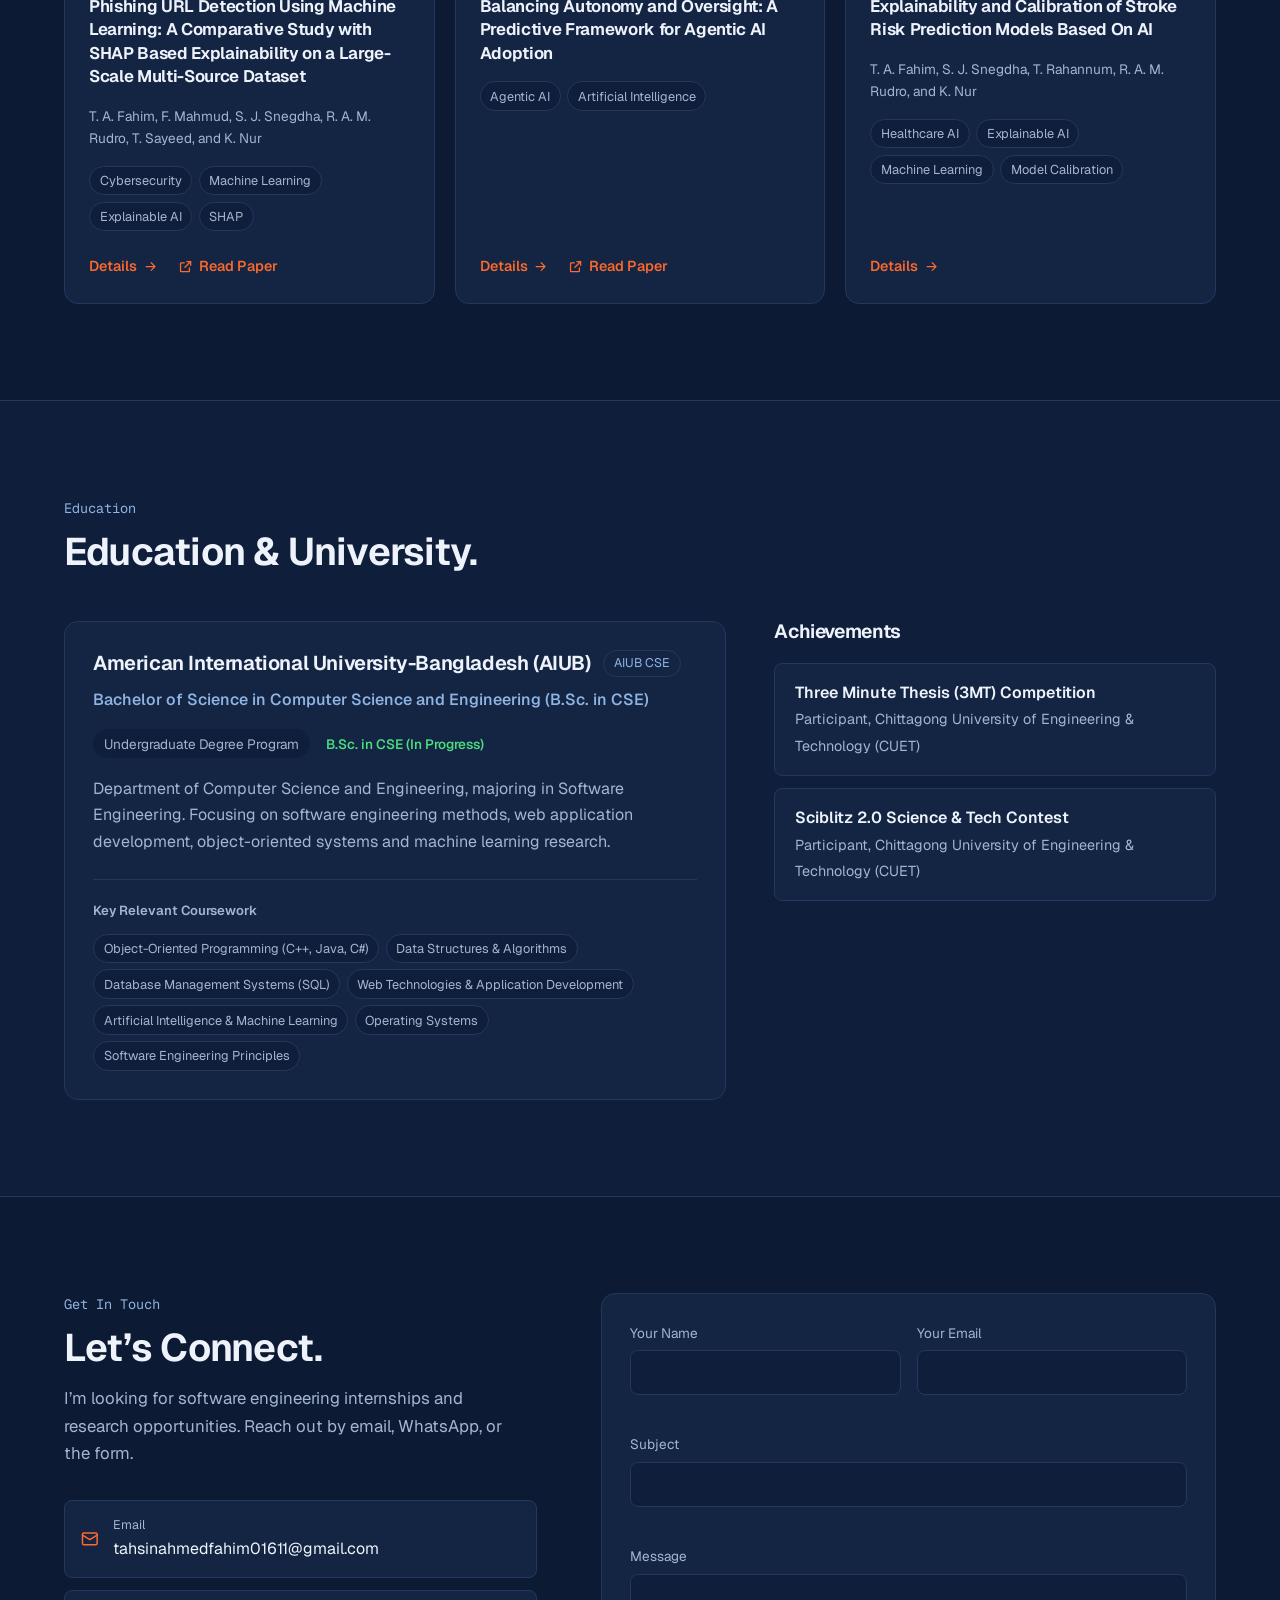
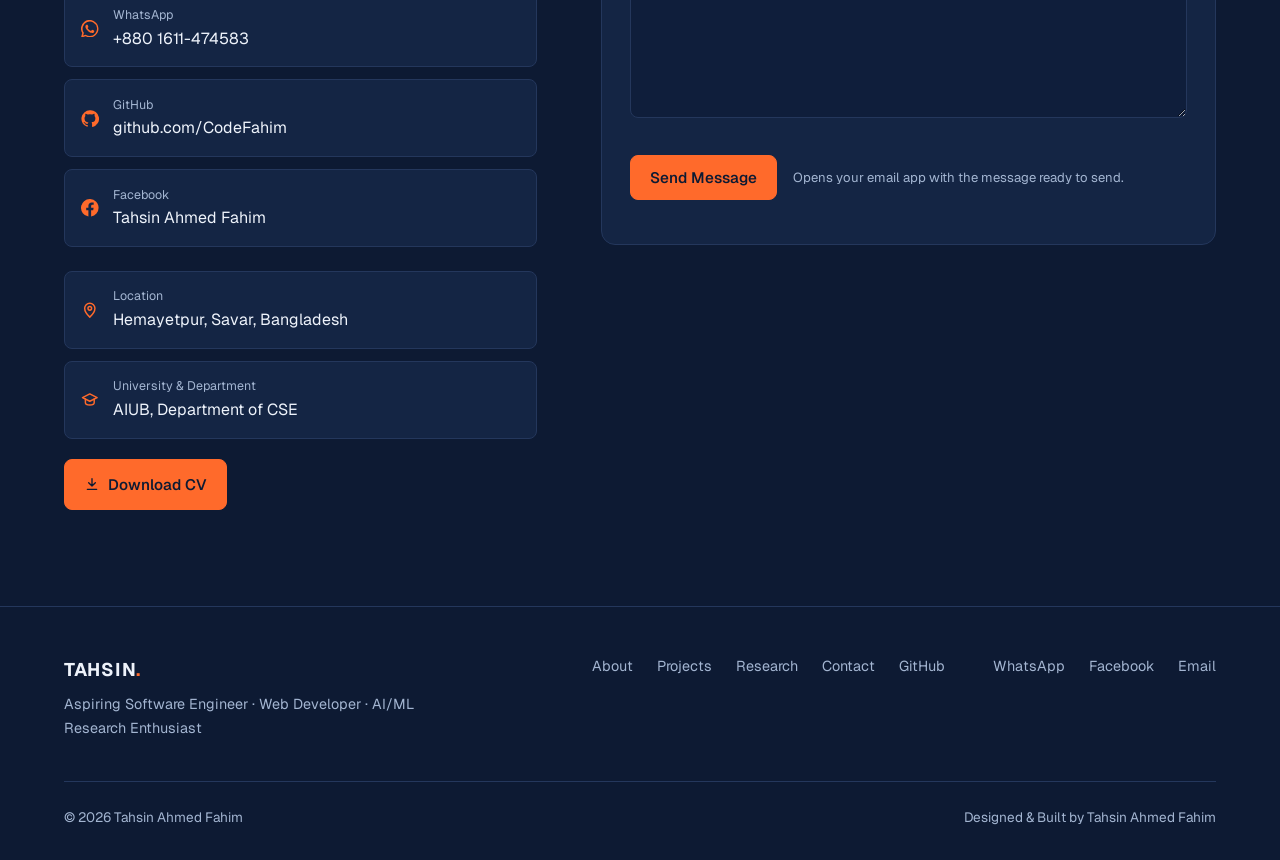
==== commit 611792d2: "color fix" ====
--- a/index.html
+++ b/index.html
@@ -14,9 +14,9 @@
   <meta property="og:url" content="https://codefahim.github.io/E-Portfolio/">
   <meta property="og:image" content="https://codefahim.github.io/E-Portfolio/assets/og-image.png">
   <meta name="twitter:card" content="summary_large_image">
-  <meta name="theme-color" content="#0b0d12">
-
-  <link rel="icon" href="data:image/svg+xml,%3Csvg xmlns='http://www.w3.org/2000/svg' viewBox='0 0 64 64'%3E%3Crect width='64' height='64' rx='14' fill='%230b0d12'/%3E%3Ctext x='14' y='46' font-family='Arial' font-weight='700' font-size='38' fill='%23f5f7fa'%3ET%3C/text%3E%3Ccircle cx='47' cy='43' r='5' fill='%2360a5fa'/%3E%3C/svg%3E">
+  <meta name="theme-color" content="#0d1a33">
+
+  <link rel="icon" href="data:image/svg+xml,%3Csvg xmlns='http://www.w3.org/2000/svg' viewBox='0 0 64 64'%3E%3Crect width='64' height='64' rx='14' fill='%230d1a33'/%3E%3Ctext x='14' y='46' font-family='Arial' font-weight='700' font-size='38' fill='%23eef3fb'%3ET%3C/text%3E%3Ccircle cx='47' cy='43' r='5' fill='%23ff6a2b'/%3E%3C/svg%3E">
 
   <!-- Fonts: Geist (text) and Geist Mono (small labels, terminal) -->
   <link rel="preconnect" href="https://fonts.googleapis.com">
--- a/CSS/style.css
+++ b/CSS/style.css
@@ -11,24 +11,27 @@
 /* 1. COLORS AND SIZES ------------------------------------ */
 
 :root {
-  --bg: #0b0d12;
-  --bg-2: #10141c;
-  --card: #141824;
-  --text: #f5f7fa;
-  --muted: #a1a1aa;
-  --line: #262b38;
-  --line-hover: #3a4256;
-  --accent: #60a5fa;
-  --accent-hover: #93c5fd;
-  --accent-soft: rgba(96, 165, 250, 0.12);
+  /* Theme: Midnight Sunset (navy + sunset orange + dusk blue) */
+  --bg: #0d1a33;
+  --bg-2: #0f1e3b;
+  --card: #142544;
+  --text: #eef3fb;
+  --muted: #a3b5d1;
+  --line: #24375c;
+  --line-hover: #33497a;
+  --accent: #ff6a2b;          /* sunset orange: buttons, links, active states */
+  --accent-hover: #ff8a55;
+  --accent-soft: rgba(255, 106, 43, 0.12);
+  --highlight: #8fb4e3;       /* dusk blue: calm text highlights */
+  --highlight-soft: rgba(143, 180, 227, 0.12);
   --green: #4ade80;
   --amber: #fbbf24;
   --red: #f87171;
-  --header-bg: rgba(11, 13, 18, 0.96);
-
-  --term-bg: #0d1017;
-  --term-text: #dfe3ea;
-  --term-dim: #7c8494;
+  --header-bg: rgba(13, 26, 51, 0.96);
+
+  --term-bg: #0a1529;
+  --term-text: #e1e8f4;
+  --term-dim: #7e90b0;
 
   --font: "Geist", "Inter", "Segoe UI", sans-serif;
   --mono: "Geist Mono", Consolas, monospace;
@@ -381,7 +384,7 @@
 
 .hero-hello {
   margin-bottom: 0.75rem;
-  color: var(--accent);
+  color: var(--highlight);
   font-family: var(--mono);
   font-size: 0.95rem;
 }
@@ -394,7 +397,7 @@
 
 .hero-title {
   margin-top: 0.9rem;
-  color: var(--accent-hover);
+  color: var(--highlight);
   font-size: 1.2rem;
   font-weight: 550;
 }
@@ -411,9 +414,9 @@
 }
 
 .hero .tags li {
-  border-color: rgba(96, 165, 250, 0.35);
-  background: var(--accent-soft);
-  color: var(--accent-hover);
+  border-color: rgba(143, 180, 227, 0.35);
+  background: var(--highlight-soft);
+  color: var(--highlight);
   font-size: 0.85rem;
 }
 
@@ -521,7 +524,7 @@
   width: 0.65rem;
   height: 0.65rem;
   border-radius: 50%;
-  background: #2a3040;
+  background: var(--line);
 }
 
 .term-screen {
@@ -552,7 +555,7 @@
 
 .section-label {
   margin-bottom: 0.6rem;
-  color: var(--accent);
+  color: var(--highlight);
   font-family: var(--mono);
   font-size: 0.85rem;
 }
@@ -782,7 +785,7 @@
 }
 
 .project-category {
-  color: var(--accent);
+  color: var(--highlight);
   font-size: 0.82rem;
   font-weight: 500;
 }
@@ -1014,13 +1017,13 @@
   padding: 0.15rem 0.65rem;
   border: 1px solid var(--line);
   border-radius: 999px;
-  color: var(--accent-hover);
+  color: var(--highlight);
   font-size: 0.78rem;
 }
 
 .edu-degree {
   margin-top: 0.6rem;
-  color: var(--accent-hover);
+  color: var(--highlight);
   font-weight: 550;
 }
 
